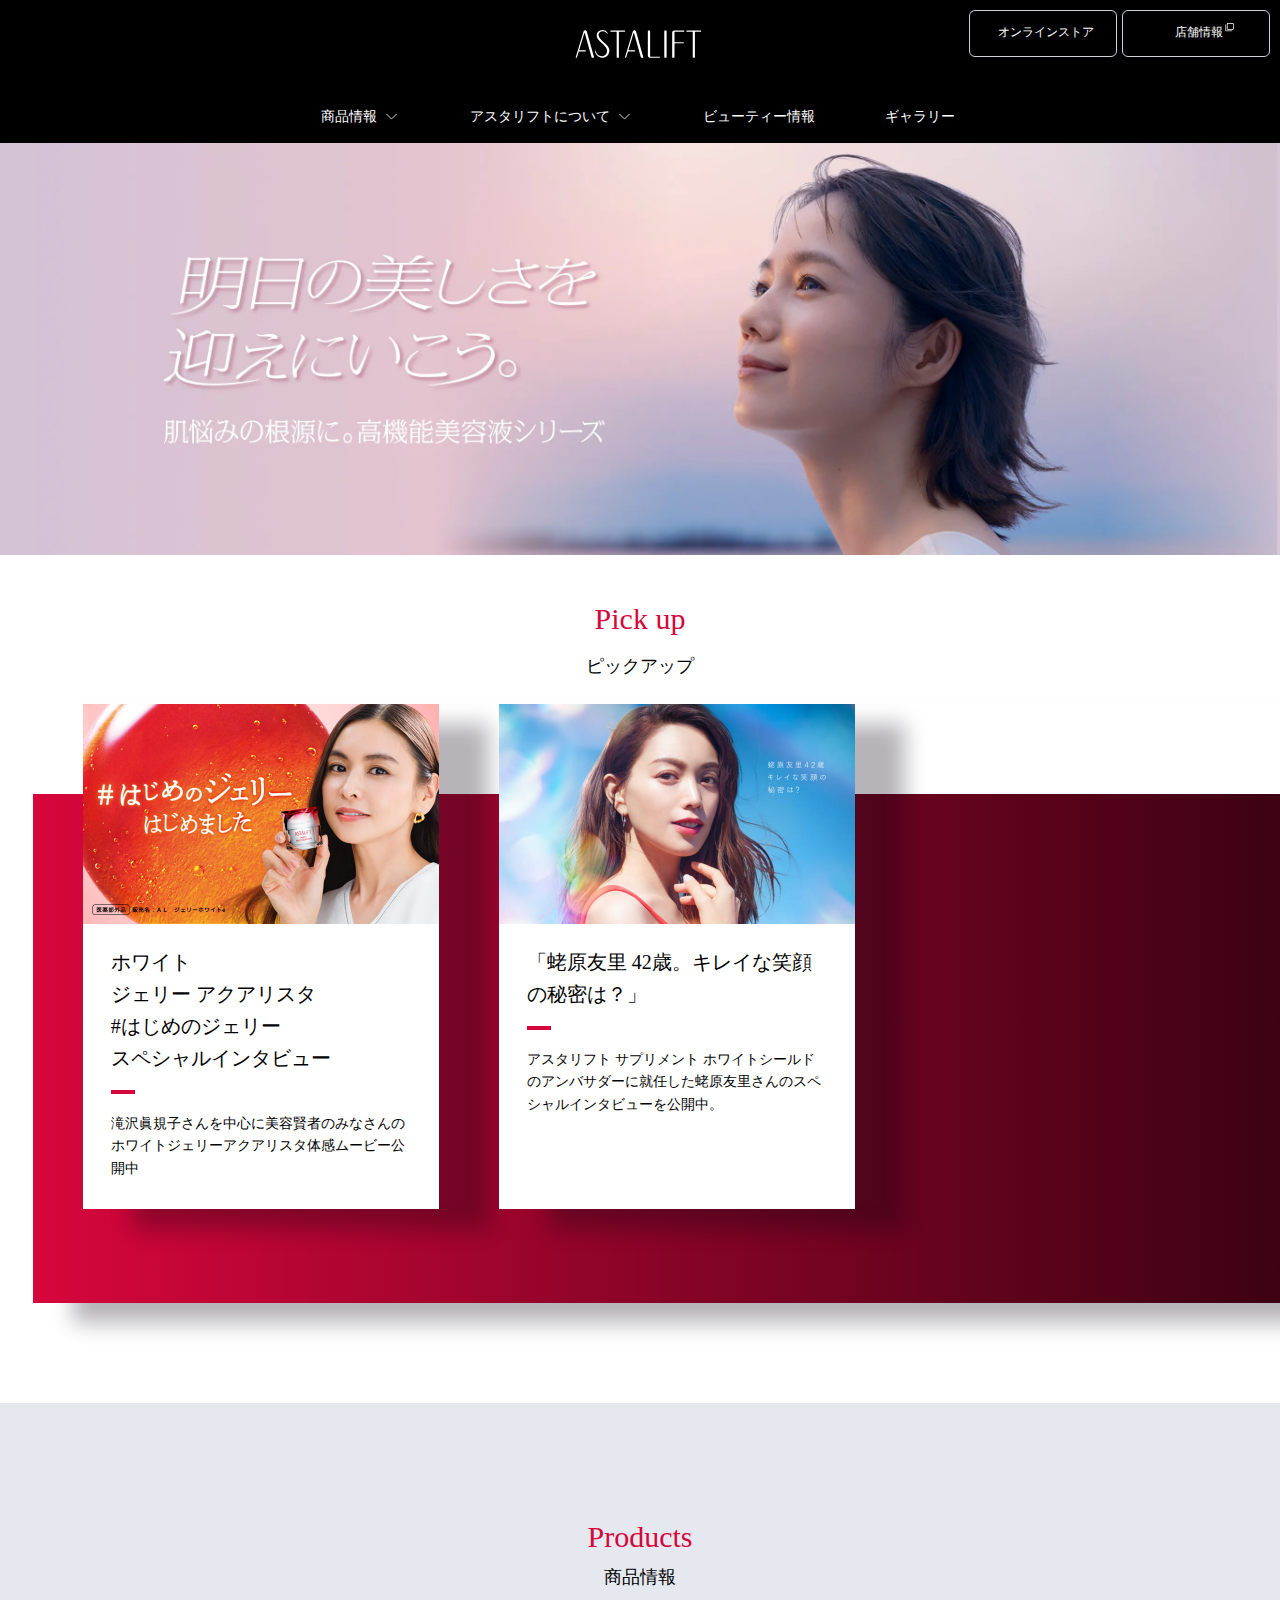
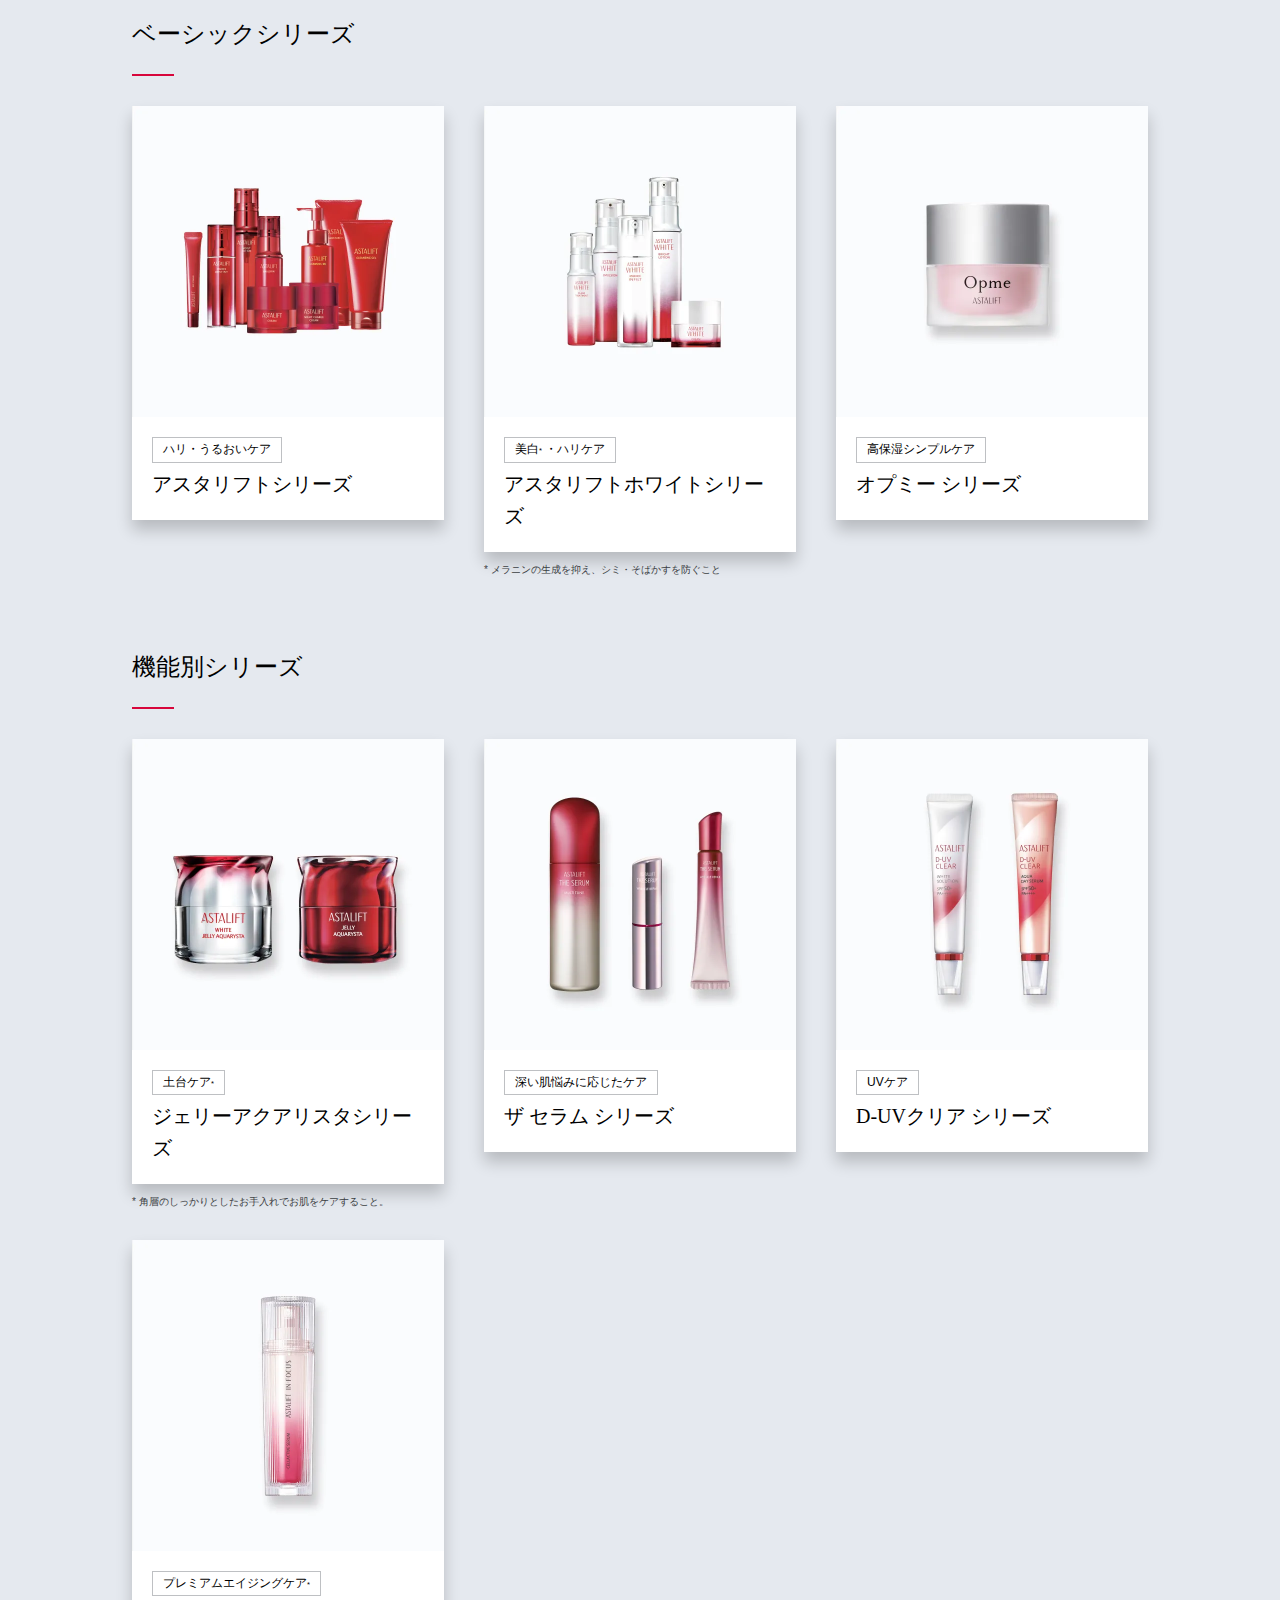
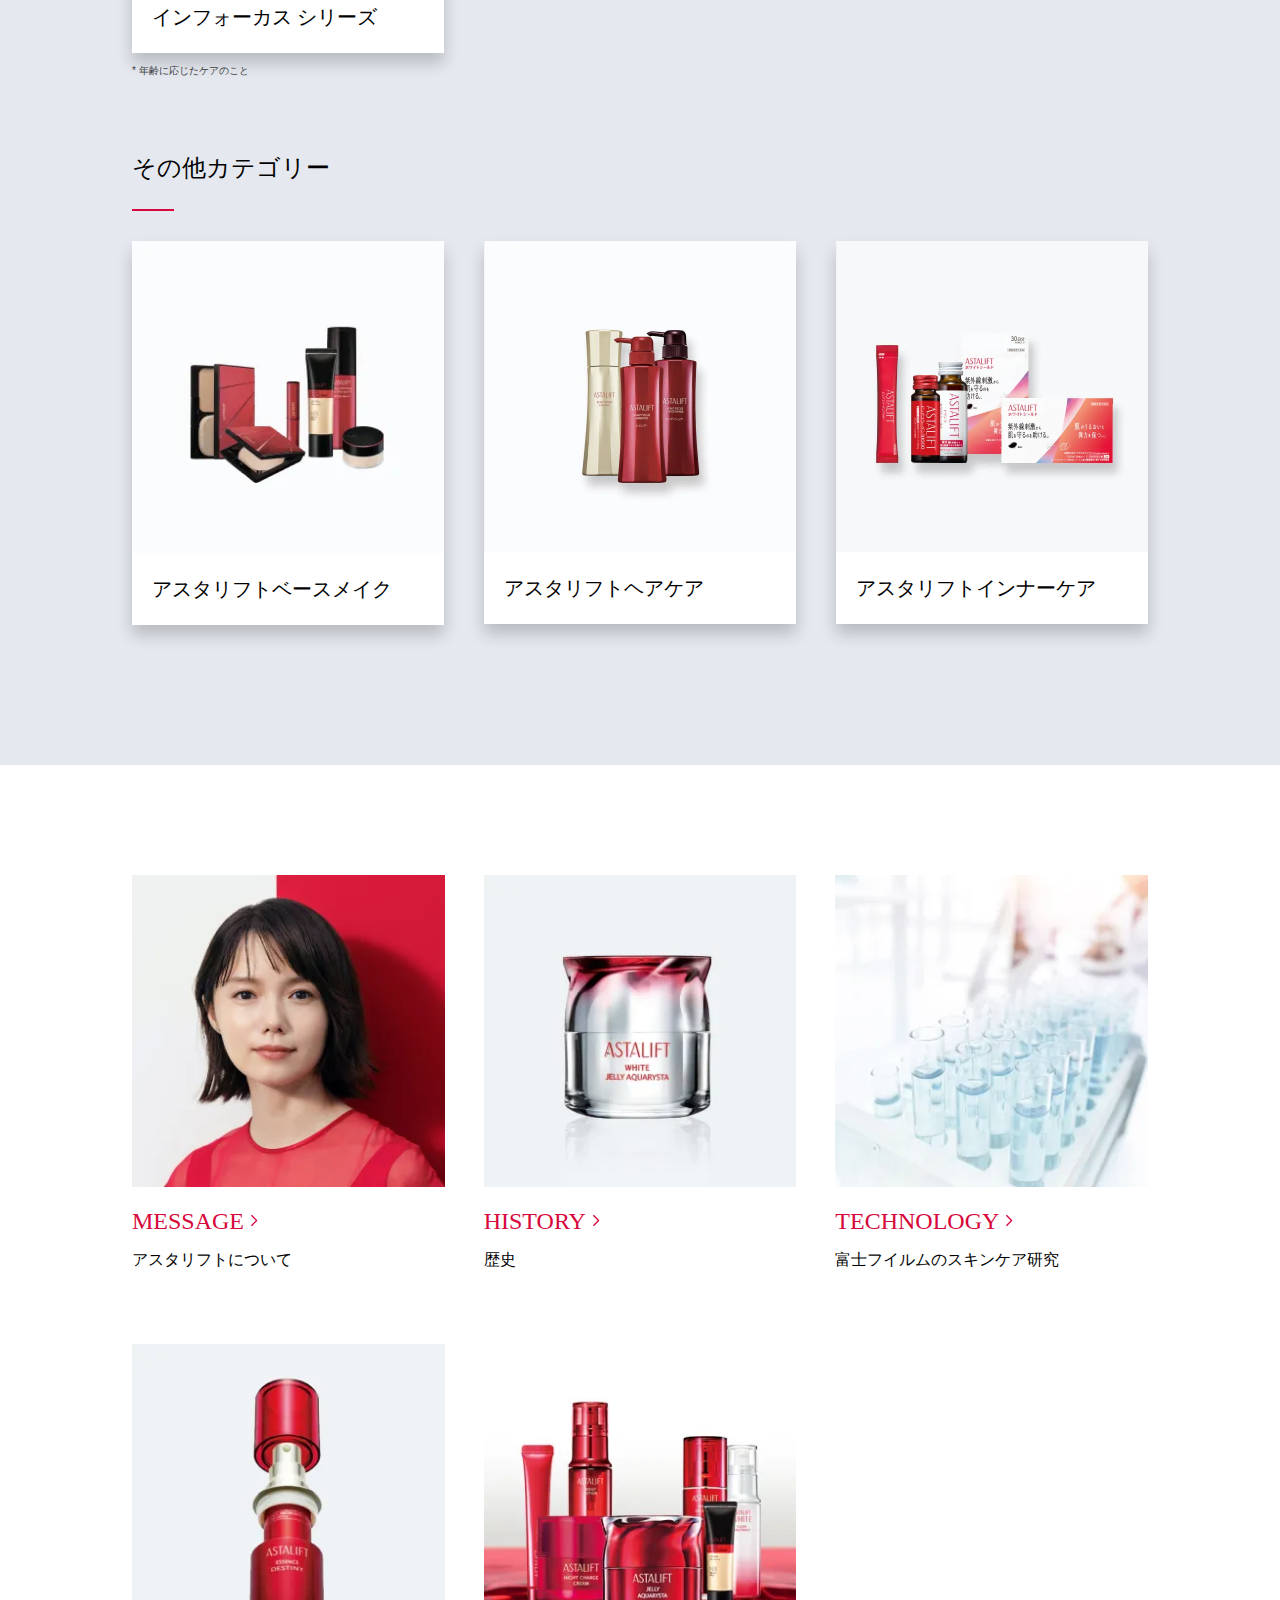
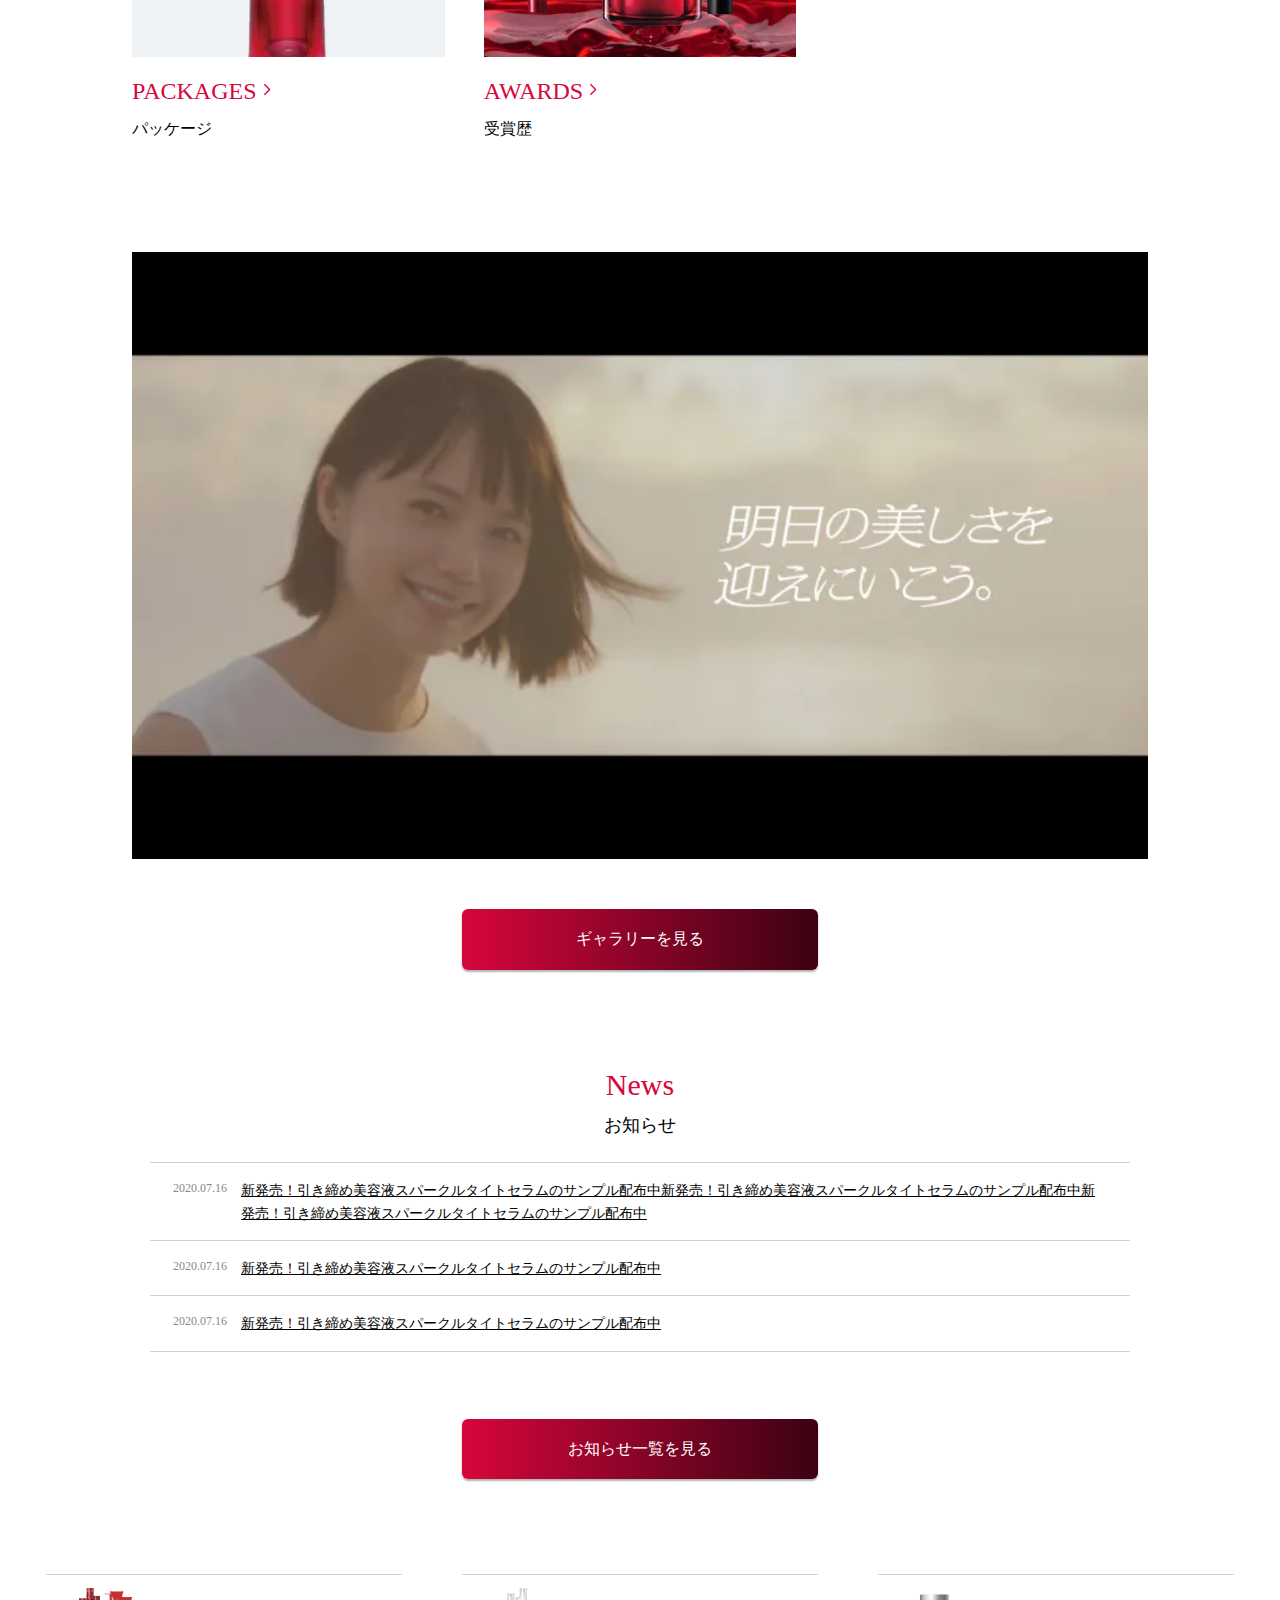
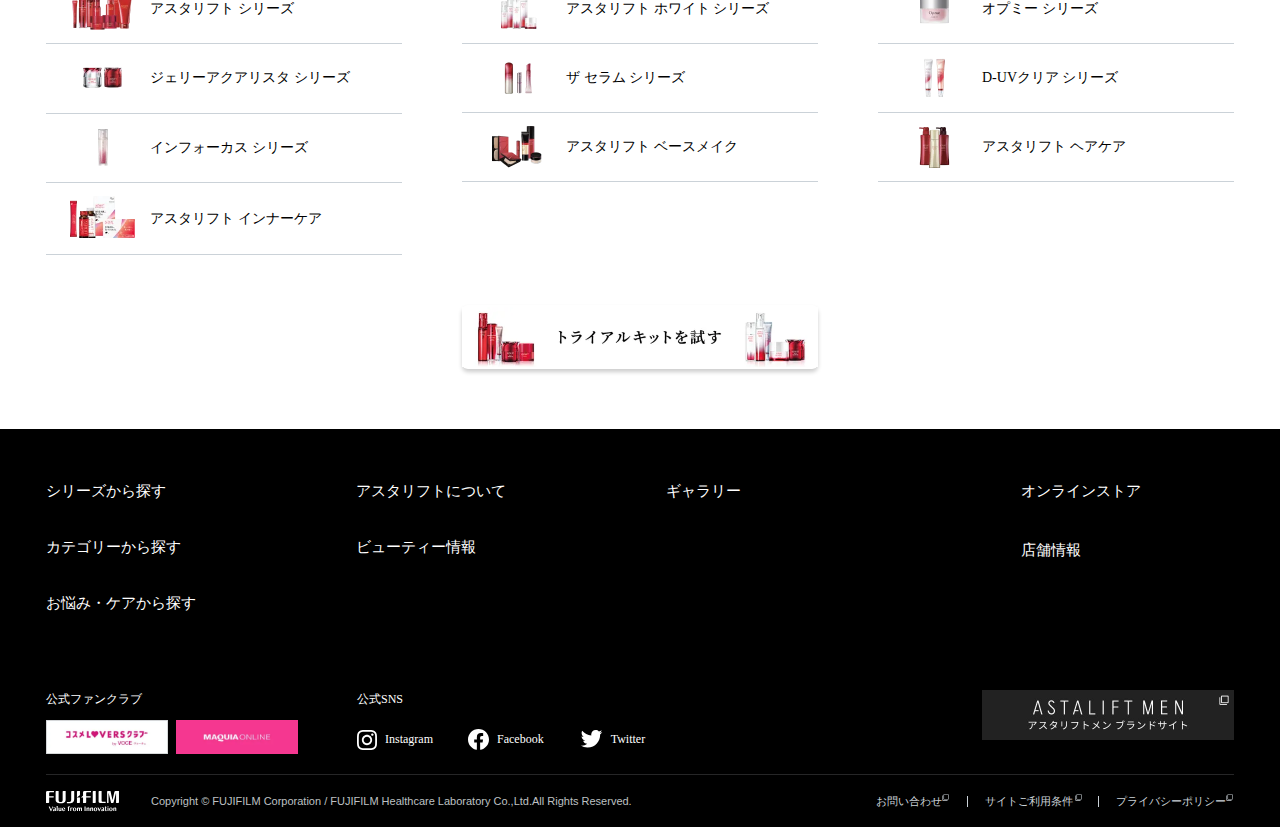
==== astalift-second/index.html @ 43211d33 "jsscript ハンバーガーアイコンクリックすると動く完成" ====
<!-- DOCTYPE宣言 -->
<!DOCTYPE html>
<!-- ページの言語指定 -->
<html lang="ja">

<head>
    <!-- ページ情報 -->
    <!-- meta // meta要素は文書におけるさまざまなメタデータを表します。メタデータとは、文書の文字コードや文書の概要、キーワードなどの文書に関する情報のことを表します。 -->
    <!-- テキストをどのような文字コードを使用し、どのような形式で表示するか指定することができる -->
    <meta charset="utf-8" />
    <meta http-equiv="X-UA-Compatible" content="IE=Edge">
    <!-- 表示領域 // PCやモバイル（スマホ、タブレット）といったデバイスごとにコンテンツの表示領域を設定するためのHTML属性値（meta要素のname属性の属性値）のこと -->
    <meta name="viewport" content="width=device-width, initial-scale=1, viewport-fit=cover">
    <!-- ページタイトル // 検索結果やブラウザのタブに表示 -->
    <title>terao-try-again</title>
    <meta name="description" content="検索結果に表示されるページの説明" />
    <meta name="keywords" content="そのページがどんなキーワードと関連したページなのかを示すタグのこと">
    <!-- iPhoneでは、電話番号らしき文字列があると自動検出してリンクになってしまい、それを防ぐためのもの。 -->
    <meta name="format-detection" content="telephone=no" />
    <!-- Twitter専用の記述 // 多くの場合summary_large_imageかsummaryを指定し、summary_large_imageは大きな画像で表示。 -->
    <meta name="twitter:card" content="summary_large_image" />

    <!-- OGP関連 // FacebookやTwitterなどのSNSでwebページやブログの記事がシェアされた時、またLINEなどのメッセージ機能でページのURLを送信した時に、そのページのタイトル、URL、概要、画像を表示させる仕組みのこと -->
    <meta property="og:site_name" content="サイト名" />
    <meta property="og:url" content="サイトのURL" />
    <!-- トップページであればwebsite、それ以外はarticle -->
    <meta property="og:type" content="website or article" />
    <meta property="og:title" content="ページのタイトル" />
    <meta property="og:description" content="ページの説明" />
    <!-- シェアされた時に表示したい画像を絶対パスで記入し設定。 -->
    <meta property="og:image" content="URL" />
    <!-- 日本語で書かれた、日本人がターゲットのサイトであれば、こちらを指定 -->
    <meta property="og:locale" content="ja_JP" />

    <!-- ファビコン // ブラウザのタブなどに表示されるアイコンの俗称 -->
    <link rel="icon" href="/images/favicon.ico" />
    <link rel="icon" href="/images/favicon.svg" type="image/svg+xml">

    <!-- ウェブクリップアイコン // スマホのホーム画面に登録した際などに表示されるもの -->
    <link rel="apple-touch-icon" href="/images/webclip.png" />

    <!-- CSSファイルの読み込み -->
    <link rel="stylesheet" href="/astalift-second/assets/css/reset.css">
    <link rel="stylesheet" href="/astalift-second/assets/css/style.css">
    <!-- canonical（カノニカル） // 同じサイト内に、重複したコンテンツや類似するページが存在する場合、どのページを評価してほしいかを検索エンジンに伝えるためのタグ -->
    <link rel="canonical" href="正規ページURL">

    <!-- jsファイルの読み込み -->
    <meta name="viewport" content="width=device-width, initial-scale=1.0">
</head>
<body>
    <header class="header">
        <div class="">
			<div class="header_container">
                <h1 class="header-logo"><img class="header-logo__img" src="assets/images/header-logo.svg" alt="ASTAlIFT"></h1>
                <div class="header-sp">
                    <div class="hamburger-icon" id="hamburgerIcon">
                        <div class="hamburger-icon__line" id="hamburgerLineOne"></div>
                        <div class="hamburger-icon__line" id="hamburgerLineTwo"></div>
                        <div class="hamburger-icon__line" id="hamburgerLineThree"></div>
                    </div>
                </div>
            </div>
            <nav class="sample--sp__menu">
                <ul class="sample--sp__menu--list">
                    <li class="sample--sp__menu--item">HOME</li>
                    <li class="sample--sp__menu--item">ABOUT</li>
                    <li class="sample--sp__menu--item">NEWS</li>
                    <li class="sample--sp__menu--item">CONTACT</li>
                </ul>
            </nav>
        </div>

        <div class="header-pc">
            <ul class="header-pc__primary-list">
                <li class="header-pc__primary-item">
                    <a class="header-pc__primary-link" href="">オンラインストア</a>
                </li>
                <li class="header-pc__primary-item">
                    <a class="header-pc__primary-link header-pc__white-button" href="">店舗情報</a>
                </li>
            </ul>
            <ul class="header-pc__secondary-list">
                <li class="header-pc__secondary-item">
                    <a class="header-pc__secondary-link header-pc__white-arrow" href="">商品情報</a>
                </li>
                <li class="header-pc__secondary-item">
                    <a class="header-pc__secondary-link header-pc__white-arrow" href="">アスタリフトについて</a>
                </li>
                <li class="header-pc__secondary-item">
                    <a class="header-pc__secondary-link" href="">ビューティー情報</a>
                </li>
                <li class="header-pc__secondary-item">
                    <a class="header-pc__secondary-link" href="">ギャラリー</a>
                </li>
            </ul>
        </div>
    </header>

    <div class="main">
        <div class="main-visual">
            <picture>
                <source media="(min-width: 897px)" srcset="/astalift-second/assets/webp/main-visual-pc.webp" type="image/webp">
                <source srcset="/astalift-second/assets/webp/main-visual-sp.webp" type="image/webp">
                <img class="main-visual__sp-img" src="/astalift-second/assets/images/main-visual-sp.jpg" type="image/jpeg" alt="image">
                <img class="main-visual__pc-img" src="/astalift-second/assets/images/main-visual-pc.jpg" type="image/jpeg" alt="image">
            </picture>
        </div>
        <div class="pick-up">
            <h2 class="main-title pick-up__title">Pick up</h2>
            <div class="pick-up__primary">
                <ul class="pick-up__primary-list">
                    <li class="pick-up__primary-item">
                        <a class="pick-up__primary-link" href="">
                            <img class="pick-up__primary-link__img" src="/astalift-second/assets/images/pickup-white-jelly.jpg" type="image/jpeg" alt="image">
                            <div class="pick-up__primary-link__text">
                                <p class="pick-up__primary-link__title">ホワイト<br>ジェリー アクアリスタ<br>#はじめのジェリー<br>スペシャルインタビュー</p>
                                <p class="pick-up__primary-link__lead">滝沢眞規子さんを中心に美容賢者のみなさんのホワイトジェリーアクアリスタ体感ムービー公開中</p>
                            </div>
                        </a>
                    </li>
                    <li class="pick-up__primary-item">
                        <a class="pick-up__primary-link" href="">
                            <img class="pick-up__primary-link__img" src="/astalift-second/assets/images/pickup-beautiful-smile.jpg" type="image/jpeg" alt="image">
                            <div class="pick-up__primary-link__text">
                                <p class="pick-up__primary-link__title">「蛯原友里 42歳。キレイな笑顔の秘密は？」</p>
                                <p class="pick-up__primary-link__lead">アスタリフト サプリメント ホワイトシールドのアンバサダーに就任した蛯原友里さんのスペシャルインタビューを公開中。</p>
                            </div>
                        </a>
                    </li>
                </ul>
            </div>
        </div>
        <div class="products">
            <div class="products__main">
                <h2 class="main-title products__main-title">Products</h2>
                <div class="products__primary">
                    <h3 class="sub-title products__sub-title">ベーシックシリーズ</h3>
                    <ul class="products__primary-list">
                        <li class="products__primary-item">
                            <a class="products__primary-link" href="">
                                <picture>
                                    <source srcset="/astalift-second/assets/webp/products_img-astalift.webp" type="image/webp">
                                    <img class="products__primary-link__img" src="/astalift-second/assets/images/products_img-astalift.jpg" type="image/jpeg" alt="image">
                                </picture>
                                <div class="products__primary-link__text">
                                    <p class="products__primary-link__title">ハリ・うるおいケア</p>
                                    <p class="products__primary-link__lead">アスタリフト<br class="products__primary-link__lead-br">シリーズ</p>
                                </div>
                            </a>
                        </li>
                        <li class="products__primary-item">
                            <a class="products__primary-link" href="">
                                <picture>
                                    <source srcset="/astalift-second/assets/webp/products_img-astalift-white.webp" type="image/webp">
                                    <img class="products__primary-link__img" src="/astalift-second/assets/images/products_img-astalift-white.jpg" type="image/jpeg" alt="image">
                                </picture>
                                <div class="products__primary-link__text">
                                    <p class="products__primary-link__title">美白<sup>*</sup> ・ハリケア</p>
                                    <p class="products__primary-link__lead">アスタリフト<br class="products__primary-link__lead-br">ホワイトシリーズ</p>
                                </div>
                            </a>
                            <p class="products__primary-item__note">* メラニンの生成を抑え、シミ・そばかすを防ぐこと</p>
                        </li>
                        <li class="products__primary-item">
                            <a class="products__primary-link" href="">
                                <picture>
                                    <source srcset="/astalift-second/assets/webp/products_img-opme.webp" type="image/webp">
                                    <img class="products__primary-link__img" src="/astalift-second/assets/images/products_img-opme.jpg" type="image/jpeg" alt="image">
                                </picture>
                                <div class="products__primary-link__text">
                                    <p class="products__primary-link__title">高保湿シンプルケア</p>
                                    <p class="products__primary-link__lead">オプミー シリーズ</p>
                                </div>
                            </a>
                        </li>
                    </ul>
                </div>
                <div class="products__primary">
                    <h3 class="sub-title products__sub-title">機能別シリーズ</h3>
                    <ul class="products__primary-list">
                        <li class="products__primary-item">
                            <a class="products__primary-link" href="">
                                <picture>
                                    <source srcset="/astalift-second/assets/webp/products_img-jerry.webp" type="image/webp">
                                    <img class="products__primary-link__img" src="/astalift-second/assets/images/products_img-jerry.jpg" type="image/jpeg" alt="image">    
                                </picture>
                                <div class="products__primary-link__text">
                                    <p class="products__primary-link__title">土台ケア<sup>*</sup></p>
                                    <p class="products__primary-link__lead">ジェリーアクアリスタ<br class="products__primary-link__lead-br">シリーズ</p>    
                                </div>
                            </a>
                            <p class="products__primary-item__note">* 角層のしっかりとしたお手入れでお肌をケアすること。</p>
                        </li>
                        <li class="products__primary-item">
                            <a class="products__primary-link" href="">
                                <picture>
                                    <source srcset="/astalift-second/assets/webp/products_img-serum.webp" type="image/webp">
                                    <img class="products__primary-link__img" src="/astalift-second/assets/images/products_img-serum.jpg" type="image/jpeg" alt="image">    
                                </picture>
                                <div class="products__primary-link__text">
                                    <p class="products__primary-link__title">深い肌悩みに応じたケア</p>
                                    <p class="products__primary-link__lead">ザ セラム シリーズ</p>    
                                </div>
                            </a>
                        </li>
                        <li class="products__primary-item">
                            <a class="products__primary-link" href="">
                                <picture>
                                    <source srcset="/astalift-second/assets/webp/product_img-uv.webp" type="image/webp">
                                    <img class="products__primary-link__img" src="/astalift-second/assets/images/product_img-uv.jpg" type="image/jpeg" alt="image">    
                                </picture>
                                <div class="products__primary-link__text">
                                    <p class="products__primary-link__title">UVケア</p>
                                    <p class="products__primary-link__lead">D-UVクリア シリーズ</p>    
                                </div>
                            </a>
                        </li>
                        <li class="products__primary-item">
                            <a class="products__primary-link" href="">
                                <picture>
                                    <source srcset="/astalift-second/assets/webp/product_img-in-focus.webp" type="image/webp">
                                    <img class="products__primary-link__img" src="/astalift-second/assets/images/product_img-in-focus.jpg" type="image/jpeg" alt="image">    
                                </picture>
                                <div class="products__primary-link__text">
                                    <p class="products__primary-link__title">プレミアムエイジングケア<sup>*</sup></p>
                                    <p class="products__primary-link__lead">インフォーカス <br class="products__primary-link__lead-br">シリーズ</p>    
                                </div>
                            </a>    
                            <p class="products__primary-item__note">* 年齢に応じたケアのこと</p>
                        </li>
                    </ul>    
                </div>
                <div class="products__primary">
                    <h3 class="sub-title products__sub-title">その他カテゴリー</h3>
                    <ul class="products__primary-list">
                        <li class="products__primary-item">
                            <a class="products__primary-link" href="">
                                <picture>
                                    <source srcset="/astalift-second/assets/webp/product_img-basemake.webp" type="image/webp">
                                    <img class="products__primary-link__img" src="/astalift-second/assets/images/product_img-basemake.jpg" type="image/jpeg" alt="image">    
                                </picture>
                                <div class="products__primary-link__text">
                                    <p class="products__primary-link__lead">アスタリフト<br class="products__primary-link__lead-br">ベースメイク</p>    
                                </div>
                            </a>
                        </li>
                        <li class="products__primary-item">
                            <a class="products__primary-link" href="">
                                <picture>
                                    <source srcset="/astalift-second/assets/webp/product_img-scalpfocus.webp" type="image/webp">
                                    <img class="products__primary-link__img" src="/astalift-second/assets/images/product_img-scalpfocus.jpg" type="image/jpeg" alt="image">    
                                </picture>
                                <div class="products__primary-link__text">
                                    <p class="products__primary-link__lead">アスタリフト<br class="products__primary-link__lead-br">ヘアケア</p>    
                                </div>
                            </a>
                        </li>
                        <li class="products__primary-item">
                            <a class="products__primary-link" href="">
                                <picture>
                                    <source srcset="/astalift-second/assets/webp/product_img-inner-care.webp" type="image/webp">
                                    <img class="products__primary-link__img" src="/astalift-second/assets/images/product_img-inner-care.jpg" type="image/jpeg" alt="image">    
                                </picture>
                                <div class="products__primary-link__text">
                                    <p class="products__primary-link__lead">アスタリフト<br class="products__primary-link__lead-br">インナーケア</p>    
                                </div>
                            </a>
                        </li>
                    </ul>    
                </div>
            </div>
            <div class="products__secondary">
                <ul class="products__secondary-list">
                    <li class="products__secondary-item">
                        <a class="products__secondary-link" href="">
                            <picture>
                                <source srcset="/astalift-second/assets/webp/product_img-message.webp" type="image/webp">
                                <img class="products__secondary-img" src="/astalift-second/assets/images/product_img-message.jpg" type="image/jpeg" alt="image">
                            </picture>
                            <div class="products__secondary-link-text">
                                <p class="products__secondary-link-title">MESSAGE</p>
                                <p class="products__secondary-link-lead">アスタリフトについて</p>
                            </div>
                        </a>
                    </li>
                    <li class="products__secondary-item">
                        <a class="products__secondary-link" href="">
                            <picture>
                                <source srcset="/astalift-second/assets/webp/product_img-history.webp" type="image/webp">
                                <img class="products__secondary-img" src="/astalift-second/assets/images/product_img-history.jpg" type="image/jpeg" alt="image">
                            </picture>
                            <div class="products__secondary-link-text">
                                <p class="products__secondary-link-title">HISTORY</p>
                                <p class="products__secondary-link-lead">歴史</p>
                            </div>
                        </a>
                    </li>
                    <li class="products__secondary-item">
                        <a class="products__secondary-link" href="">
                            <picture>
                                <source srcset="/astalift-second/assets/webp/product_img-technology.webp" type="image/webp">
                                <img class="products__secondary-img" src="/astalift-second/assets/images/product_img-technology.jpg" type="image/jpeg" alt="image">
                            </picture>
                            <div class="products__secondary-link-text">
                                <p class="products__secondary-link-title">TECHNOLOGY</p>
                                <p class="products__secondary-link-lead">富士フイルムのスキンケア研究</p>
                            </div>
                        </a>
                    </li>
                    <li class="products__secondary-item">
                        <a class="products__secondary-link" href="">
                            <picture>
                                <source srcset="/astalift-second/assets/webp/product_img-packages.webp" type="image/webp">
                                <img class="products__secondary-img" src="/astalift-second/assets/images/product_img-packages.jpg" type="image/jpeg" alt="image">
                            </picture>
                            <div class="products__secondary-link-text">
                                <p class="products__secondary-link-title">PACKAGES</p>
                                <p class="products__secondary-link-lead">パッケージ</p>
                            </div>
                        </a>
                    </li>
                    <li class="products__secondary-item">
                        <a class="products__secondary-link" href="">
                            <picture>
                                <source srcset="/astalift-second/assets/webp/product_img-awards.webp" type="image/webp">
                                <img class="products__secondary-img" src="/astalift-second/assets/images/product_img-awards.jpg" type="image/jpeg" alt="image">
                            </picture>
                            <div class="products__secondary-link-text">
                                <p class="products__secondary-link-title">AWARDS</p>
                                <p class="products__secondary-link-lead">受賞歴</p>
                            </div>
                        </a>
                    </li>
                </ul>
            </div>
        </div>
        <div class="movie">
            <h2 class="main-title movie__title">Movie</h2>
            <picture>
                <source srcset="/astalift-second/assets/webp/movie_img.webp" type="image/webp">
                <img class="movie__img" src="/astalift-second/assets/images/movie_img.jpg" type="image/jpeg" alt="image">
            </picture>
            <a class="common__btn movie__link" href="">ギャラリーを見る</a>
        </div>
        <div class="news">
            <h2 class="main-title news__title">News</h2>
            <ul class="news__list">
                <li class="news__item news__item--pc">
                    <a class="news__link" href="">
                        <time class="news__link-date">2020.07.16</time>
                        <p class="news__link-text">新発売！引き締め美容液スパークルタイトセラムのサンプル配布中新発売！引き締め美容液スパークルタイトセラムのサンプル配布中新発売！引き締め美容液スパークルタイトセラムのサンプル配布中</p>
                    </a>
                </li>
                <li class="news__item">
                    <a class="news__link" href="">
                        <time class="news__link-date">2020.07.16</time>
                        <p class="news__link-text">新発売！引き締め美容液スパークルタイトセラムのサンプル配布中</p>
                    </a>
                </li>
                <li class="news__item">
                    <a class="news__link" href="">
                        <time class="news__link-date">2020.07.16</time>
                        <p class="news__link-text">新発売！引き締め美容液スパークルタイトセラムのサンプル配布中</p>
                    </a>
                </li>
            </ul>
            <a class="common__btn news__common-link" href="">お知らせ一覧を見る</a>
        </div>
    </div>
    <footer class="footer">
        <div class="footer__primary">
            <ul class="footer__primary-list">
                <li class="footer__primary-item">
                    <a class="footer__primary-link" href="">
                        <picture>
                            <source srcset="/astalift-second/assets/webp/footer_img-astalift.webp" type="image/webp">
                            <img class="footer__primary-img" src="/astalift-second/assets/images/footer_img-astalift.png" type="image/jpeg" alt="">
                        </picture>
                        <p class="footer__primary-title">アスタリフト シリーズ</p>
                    </a>
                </li>
                <li class="footer__primary-item">
                    <a class="footer__primary-link" href="">
                        <picture>
                            <source srcset="/astalift-second/assets/webp/footer_img-astalift-white.webp" type="image/webp">
                            <img class="footer__primary-img" src="/astalift-second/assets/images/footer_img-astalift-white.png" type="image/jpeg" alt="">
                        </picture>
                        <p class="footer__primary-title">アスタリフト ホワイト シリーズ</p>
                    </a>
                </li>
                <li class="footer__primary-item">
                    <a class="footer__primary-link" href="">
                        <picture>
                            <source srcset="/astalift-second/assets/webp/footer_img-opme.webp" type="image/webp">
                            <img class="footer__primary-img" src="/astalift-second/assets/images/footer_img-opme.png" type="image/jpeg" alt="">
                        </picture>
                        <p class="footer__primary-title">オプミー シリーズ</p>
                    </a>
                </li>
                <li class="footer__primary-item">
                    <a class="footer__primary-link" href="">
                        <picture>
                            <source srcset="/astalift-second/assets/webp/footer_img-jerry.webp" type="image/webp">
                            <img class="footer__primary-img" src="/astalift-second/assets/images/footer_img-jerry.png" type="image/jpeg" alt="">
                        </picture>
                        <p class="footer__primary-title">ジェリーアクアリスタ シリーズ</p>
                    </a>
                </li>
                <li class="footer__primary-item">
                    <a class="footer__primary-link" href="">
                        <picture>
                            <source srcset="/astalift-second/assets/webp/footer_img-serum.webp" type="image/webp">
                            <img class="footer__primary-img" src="/astalift-second/assets/images/footer_img-serum.png" type="image/jpeg" alt="">
                        </picture>
                        <p class="footer__primary-title">ザ セラム シリーズ</p>
                    </a>
                </li>
                <li class="footer__primary-item">
                    <a class="footer__primary-link" href="">
                        <picture>
                            <source srcset="/astalift-second/assets/webp/footer_img-uv.webp" type="image/webp">
                            <img class="footer__primary-img" src="/astalift-second/assets/images/footer_img-uv.png" type="image/jpeg" alt="">
                        </picture>
                        <p class="footer__primary-title">D-UVクリア シリーズ</p>
                    </a>
                </li>
                <li class="footer__primary-item">
                    <a class="footer__primary-link" href="">
                        <picture>
                            <source srcset="/astalift-second/assets/webp/footer_img-in-focus.webp" type="image/webp">
                            <img class="footer__primary-img" src="/astalift-second/assets/images/footer_img-in-focus.png" type="image/jpeg" alt="">
                        </picture>
                        <p class="footer__primary-title">インフォーカス シリーズ</p>
                    </a>
                </li>
                <li class="footer__primary-item">
                    <a class="footer__primary-link" href="">
                        <picture>
                            <source srcset="/astalift-second/assets/webp/footer_img-basemake.webp" type="image/webp">
                            <img class="footer__primary-img" src="/astalift-second/assets/images/footer_img-basemake.png" type="image/jpeg" alt="">
                        </picture>
                        <p class="footer__primary-title">アスタリフト ベースメイク</p>
                    </a>
                </li>
                <li class="footer__primary-item">
                    <a class="footer__primary-link" href="">
                        <picture>
                            <source srcset="/astalift-second/assets/webp/footer_img-scalpfocus.webp" type="image/webp">
                            <img class="footer__primary-img" src="/astalift-second/assets/images/footer_img-scalpfocus.png" type="image/jpeg" alt="">
                        </picture>
                        <p class="footer__primary-title">アスタリフト ヘアケア</p>
                    </a>
                </li>
                <li class="footer__primary-item">
                    <a class="footer__primary-link" href="">
                        <picture>
                            <source srcset="/astalift-second/assets/webp/footer_img-inner-care.webp" type="image/webp">
                            <img class="footer__primary-img" src="/astalift-second/assets/images/footer_img-inner-care.png" type="image/jpeg" alt="">
                        </picture>
                        <p class="footer__primary-title">アスタリフト インナーケア </p>
                    </a>
                </li>
            </ul>
        </div>
        <div class="footer__secondary">
            <a class="footer__secondary-link" href="">
                <picture>
                    <source srcset="/astalift-second/assets/webp/footer__secondary-img.webp" type="image/webp">
                    <img class="footer__secondary-img" src="/astalift-second/assets/images/footer__secondary-img.jpg" type="image/jpeg" alt="image">
                </picture>
            </a>
        </div>
        <div class="footer__tertiary footer__tertiary--sp">
            <div class="footer__tertiary-padding">
                <div class="footer__tertiary-fanclub">
                    <h4 class="footer__title footer__tertiary-fanclub--title">公式ファンクラブ</h3>
                    <div class="footer__tertiary-fanclub-link-box">
                        <a class="footer__tertiary-fanclub-link" href="">
                            <picture>
                                <source srcset="/astalift-second/assets/webp/footer__tertiary-cosme-love.webp" type="image/webp">
                                <img class="footer__tertiary-fanclub-img" src="/astalift-second/assets/images/footer__tertiary-cosme-love.jpg" type="image/jpeg" alt="image">
                            </picture>
                        </a>
                        <a class="footer__tertiary-fanclub-link" href="">
                            <picture>
                                <source srcset="/astalift-second/assets/webp/footer__tertiary-maquia-online.webp" type="image/webp">
                                <img class="footer__tertiary-fanclub-img" src="/astalift-second/assets/images/footer__tertiary-maquia-online.jpg" type="image/jpeg" alt="">
                            </picture>
                        </a>
                    </div>
                </div>
                <div class="footer__tertiary-sns">
                    <h4 class="footer__title footer__tertiary-sns--title">公式SNS</h3>
                    <ul class="footer__tertiary-sns-list">
                        <li class="footer__tertiary-sns-item">
                            <a class="footer__tertiary-sns-link footer__tertiary-sns-list--insta" href="">Instagram</a>
                        </li>
                        <li class="footer__tertiary-sns-item">
                            <a class="footer__tertiary-sns-link footer__tertiary-sns-list--facebook" href="">Facebook</a>
                        </li>
                        <li class="footer__tertiary-sns-item">
                            <a class="footer__tertiary-sns-link footer__tertiary-sns--list-twitter" href="">Twitter</a>
                        </li>
                    </ul>
                </div>
            </div>
            <ul class="footer__tertiary-list">
                <li class="footer__tertiary-item">
                    <a class="footer__tertiary-link" href="">シリーズから探す</a>
                </li>
                <li class="footer__tertiary-item">
                    <a class="footer__tertiary-link" href="">カテゴリーから探す</a>
                </li>
                <li class="footer__tertiary-item">
                    <a class="footer__tertiary-link" href="">お悩み・ケアから探す</a>
                </li>
                <li class="footer__tertiary-item">
                    <a class="footer__tertiary-link" href="">アスタリフトについて</a>
                </li>
                <li class="footer__tertiary-item">
                    <a class="footer__tertiary-link" href="">ビューティー情報</a>
                </li>
                <li class="footer__tertiary-item">
                    <a class="footer__tertiary-link" href="">ギャラリー</a>
                </li>
            </ul>
            <div class="footer__tertiary-padding">
                <ul class="footer__tertiary-socondary">
                    <li class="footer__tertiary-socondary-item">
                        <a class="footer__tertiary-socondary-link" href="">オンラインストア</a>
                    </li>
                    <li class="footer__tertiary-socondary-item">
                        <a class="footer__tertiary-socondary-link  footer__tertiary-socondary-link--icon" href="" target="_blank">店舗情報</a>
                    </li>
                </ul>
                <div class="footer__tertiary-astaliftmen">
                    <a class="footer__tertiary-astaliftmen-link" href="">
                        <img class="footer__tertiary-astaliftmen-img" src="/astalift-second/assets/images/astalift-men.svg" alt="アスタリフト メン ブランドサイト">
                    </a>
                </div>
                <ul class="footer__tertiary-sublist">
                    <li class="footer__tertiary-sublist-item">
                        <a class="footer__tertiary-sublist-link" href="">お問い合わせ</a>
                    </li>
                    <li class="footer__tertiary-sublist-item footer__tertiary-sublist-item--border">
                        <a class="footer__tertiary-sublist-link" href="">サイトご利用条件</a>
                    </li>
                    <li class="footer__tertiary-sublist-item">
                        <a class="footer__tertiary-sublist-link" href="">プライバシーポリシー</a>
                    </li>
                </ul>
                <div class="footer__tertiary-copyright">
                    <img class="footer__tertiary-copyright-img" src="/astalift-second/assets/images/footer__tertiary-astalift-logo.svg" type="image/jpeg" alt="FUJIFILM">
                    <p class="footer__tertiary-copyright-text">Copyright © FUJIFILM Corporation / FUJIFILM Healthcare Laboratory Co.,Ltd.All Rights Reserved.</p>
                </div>
            </div>
        </div>
        <div class="footer__tertiary footer__tertiary--pc">
            <div class="footer__tertiary-content">
                <div class="footer__tertiary-unit">
                    <ul class="footer__tertiary-list">
                        <li class="footer__tertiary-item">
                            <div class="footer__tertiary-item-menu">
                                <a class="footer__tertiary-link" href="">シリーズから探す</a>
                            </div>
                            <div class="footer__tertiary-item-menu">
                                <a class="footer__tertiary-link" href="">カテゴリーから探す</a>
                            </div>
                            <div class="footer__tertiary-item-menu">
                                <a class="footer__tertiary-link" href="">お悩み・ケアから探す</a>
                            </div>
                        </li>
                        <li class="footer__tertiary-item">
                            <div class="footer__tertiary-item-menu">
                                <a class="footer__tertiary-link" href="">アスタリフトについて</a>
                            </div>
                            <div class="footer__tertiary-item-menu">
                                <a class="footer__tertiary-link" href="">ビューティー情報</a>
                            </div>
                        </li>
                        <li class="footer__tertiary-item">
                            <div class="footer__tertiary-item-menu">
                                <a class="footer__tertiary-link" href="">ギャラリー</a>
                            </div>
                        </li>
                    </ul>
                    <ul class="footer__tertiary-socondary">
                        <li class="footer__tertiary-socondary-item">
                            <a class="footer__tertiary-socondary-link" href="">オンラインストア</a>
                        </li>
                        <li class="footer__tertiary-socondary-item">
                            <a class="footer__tertiary-socondary-link" href="" target="_blank">店舗情報</a>
                        </li>
                    </ul>
                </div>
                <div class="footer__tertiary-unit-second">
                    <div class="footer__tertiary-fanclub">
                        <h4 class="footer__title footer__tertiary-fanclub--title">公式ファンクラブ</h3>
                        <div class="footer__tertiary-fanclub-link-box">
                            <a class="footer__tertiary-fanclub-link" href="">
                                <picture>
                                    <source srcset="/astalift-second/assets/webp/footer__tertiary-cosme-love.webp" type="image/webp">
                                    <img class="footer__tertiary-fanclub-img" src="/astalift-second/assets/images/footer__tertiary-cosme-love.jpg" type="image/jpeg" alt="image">
                                </picture>
                            </a>
                            <a class="footer__tertiary-fanclub-link" href="">
                                <picture>
                                    <source srcset="/astalift-second/assets/webp/footer__tertiary-maquia-online.webp" type="image/webp">
                                    <img class="footer__tertiary-fanclub-img" src="/astalift-second/assets/images/footer__tertiary-maquia-online.jpg" type="image/jpeg" alt="">
                                </picture>
                            </a>
                        </div>
                    </div>
                    <div class="footer__tertiary-sns">
                        <h4 class="footer__title footer__tertiary-sns--title">公式SNS</h3>
                        <ul class="footer__tertiary-sns-list">
                            <li class="footer__tertiary-sns-item">
                                <a class="footer__tertiary-sns-link footer__tertiary-sns-list--insta" href="">Instagram</a>
                            </li>
                            <li class="footer__tertiary-sns-item">
                                <a class="footer__tertiary-sns-link footer__tertiary-sns-list--facebook" href="">Facebook</a>
                            </li>
                            <li class="footer__tertiary-sns-item">
                                <a class="footer__tertiary-sns-link footer__tertiary-sns--list-twitter" href="">Twitter</a>
                            </li>
                        </ul>
                    </div>
                    <div class="footer__tertiary-astaliftmen">
                        <a class="footer__tertiary-astaliftmen-link" href="">
                            <img class="footer__tertiary-astaliftmen-img" src="/astalift-second/assets/images/astalift-men-pc.jpg" alt="アスタリフト メン ブランドサイト">
                        </a>
                    </div>
                </div>
                <div class="footer__tertiary-unit-third">
                    <div class="footer__tertiary-copyright">
                        <img class="footer__tertiary-copyright-img" src="/astalift-second/assets/images/footer__tertiary-astalift-logo.svg" type="image/jpeg" alt="FUJIFILM">
                        <p class="footer__tertiary-copyright-text">Copyright © FUJIFILM Corporation / FUJIFILM Healthcare Laboratory Co.,Ltd.All Rights Reserved.</p>
                    </div>
                    <ul class="footer__tertiary-sublist">
                        <li class="footer__tertiary-sublist-item">
                            <a class="footer__tertiary-sublist-link footer__tertiary-sublist-link--button" href="">お問い合わせ</a>
                        </li>
                        <li class="footer__tertiary-sublist-item footer__tertiary-sublist-item--border">
                            <a class="footer__tertiary-sublist-link footer__tertiary-sublist-link--button-second" href="">サイトご利用条件</a>
                        </li>
                        <li class="footer__tertiary-sublist-item">
                            <a class="footer__tertiary-sublist-link footer__tertiary-sublist-link--button" href="">プライバシーポリシー</a>
                        </li>
                    </ul>
                </div>
            </div>
        </div>
    </footer>
    <!-- script.js (JSファイル)を読み込む : 追加 -->
    <script src="/astalift-second/assets/js/script.js"></script>
</body>
</html>
---- astalift-second/assets/css/style.css ----
:root{
    --content-width: 100%;
    --content-max-width: auto;
    --content-min-width: auto;
    --mainRed: #D7063B;
    --colorBlack: #000000;
    --colortWhite: #FFFFFF;
    --colorGray: #BEC0C3;
    --lineGray: #CBD2D8;
    --backGray: #E5E9EF;
}


/* header */
.header{
    padding: 2.1rem 13.3rem 1.6rem 13.8rem;
    display: flex;
    align-items: center;
    justify-content: center;
    background-color: var(--colorBlack);
    position: relative;
}
.header-logo__img{
    display: block;
    width: 10.5rem;
}
@media screen and (min-width: 1016px){
    .header{
        padding: 3.0rem 36.9rem 1.5rem 36.5rem;
        flex-direction: column;
    }
    .header-logo{
        margin-bottom: 2.4rem;
    }
    .header-logo__img{
        width: 12.7rem;
    }
}

/* header-sp */
.header-sp{
    display: flex;
    align-items: center;
}
.hamburger-icon{
    display: flex;
    flex-direction: column;
    justify-content: space-between;
    width: 2.4rem;
    height: 1.2rem;
    position: absolute;
    top: 2.4rem;
    right: 1.4rem;
}
.hamburger-icon__line{
    width: 100%;
    height: 0.1rem;
    background-color: var(--colortWhite);
    /* アニメーション:ふわっと */
    /* all ease:入りも抜けも */
    transition: .3s all ease;
}

/* 動かすためのモディファイや */
.hamburger-icon__line--left{
    /* 変形:角度 */
    transform: rotate(45deg);
}
/* 動かすためのモディファイや */
.hamburger-icon__line--right{
    /* 変形:角度 */
    transform: rotate(-45deg);
    position: absolute;
}
/* 動かすためのモディファイや */
.hamburger-icon__line--none{
    display: none;
}
/* 動かすためのモディファイや */
.hamburger-icon--open{
    top: 3rem;
}

.header-pc{
    display: none;
}
@media screen and (min-width: 1016px){
    .header-sp{
        display: none;
    }
    .header-pc{
        display: flex;
        align-items: center;
        justify-content: center;
    }
    .header-pc__primary-list{
        display: flex;
        align-items: center;
        justify-content: center;
        position: absolute;
        top: 1.0rem;
        right: 1.0rem;
    }
    .header-pc__primary-item{
        width: 14.8rem;
        margin-right: 0.5rem;
        position: relative;
    }
    .header-pc__primary-item:last-of-type{
        margin-right: 0;
    }
    .header-pc__primary-link{
        display: flex;
        align-items: center;
        justify-content: center;
        padding: 1.2rem 2.2rem 1.4rem 2.7rem;
        border: 0.1rem solid var(--lineGray);
        border-radius: 0.6rem;
        font-size: 1.2rem;
        color: var(--colortWhite);
        line-height: 1.6;
        font-family: "Noto Serif JP", serif;
    }
    .header-pc__white-button::after{
        content: "";
        display: block;
        background-image: url("/astalift-second/assets/images/white-button.svg");
        background-size: contain;
        background-repeat: no-repeat;
        width: 1.0rem;
        height: 1.0rem;
        position: absolute;
        top: 1.2rem;
        right: 3.5rem;
    }
    .header-pc__secondary-list{
        display: flex;
        align-items: center;
        justify-content: center;
        flex-shrink: 0;
    }
    .header-pc__secondary-item:nth-of-type(-n+3){
        margin-right: 7.0rem;
    }
    .header-pc__secondary-link{
        display: flex;
        align-items: center;
        font-size: 1.4rem;
        color: var(--colortWhite);
        line-height: 1.6;
        font-family: "Noto Serif JP", serif;
        /*ふわっとさせる指定*/
        transition : .3s;
    }
    .header-pc__secondary-link:hover{
        color: #A0A3A6;
    }
    .header-pc__white-arrow::after{
        content: "";
        display: block;
        background-image: url("/astalift-second/assets/images/white-arrow.svg");
        background-size: contain;
        background-repeat: no-repeat;
        width: 1.4rem;
        height: 0.7rem;
        margin-left: 0.9rem;
    }
}

/* main-visual */
.main-visual{
    width: 100%;
    margin: 0 auto;
}
.main-visual__sp-img{
    display: block;
    width: 100%;
    margin-bottom: 4.0rem;
}
.main-visual__pc-img{
    display: none;
}
@media screen and (min-width: 89.7rem){
    .main-visual__sp-img{
        display: none;
    }
    .main-visual__pc-img{
        display: block;
        width: 100%;
        margin-bottom: 7.5rem;
    }
}

/* main-title */
.main-title{
    display: flex;
    align-items: center;
    /* 縦並び */
    flex-direction: column;
    color: var(--mainRed);
    font-size: 3.0rem;
    line-height: 1.6;
    font-family:"Playfair Display", serif;
    margin-bottom: 2.3rem;
}
.main-title::after{
    margin-top: 0.2rem;
}
@media screen and (min-width: 89.7rem){
    .main-title{
        font-size: 3.6rem;
        margin-bottom: 4.9rem;
    }
    .main-title::after{
        margin-top: 0.9rem;
    }
}

/* pick-up */
.pick-up{
    display: flex;
    align-items: center;
    justify-content: center;
    flex-direction: column;
    margin-bottom: 5.0rem;
}
.pick-up__title::after{
    content: "ピックアップ";
    display: flex;
    color: var(--colorBlack);
    font-size: 1.4rem;
    line-height: 1.6;
    font-family: "Noto Serif JP", serif;
}
.pick-up__primary{
    display: flex;
    justify-content: flex-start;
    overflow-x: hidden;
    position: relative;
    width: 95%;
    margin-left: 2.0rem;
    /* 影 : 左右,上下,ぼかし指定,色 */
    box-shadow: 4.0rem 2.0rem 2.0rem rgba(12, 8, 21, .3);
}
.pick-up__primary::before{
    content: "";
    display: block;
    width: 100%;
    height: 85%;
    position: absolute;
    bottom: 0;
    left: 0;
    /* グラデーション */
    background: linear-gradient(to right, rgba(215, 6, 59, 1) ,rgba(105, 3, 31, 1) , black 140%);
}
.pick-up__primary-list{
    display: flex;
    padding: 0 0 5.0rem 3.0rem;
    /* 重ね順 */
    z-index: 1;
}
.pick-up__primary-item{
    width: 25.0rem;
    margin-right: 2.0rem;
    flex-shrink: 0;
    flex-grow: 0;
    /* 影 : 左右,上下,ぼかし指定,色 */
    box-shadow: 0 2.0rem 1.0rem rgba(0, 0, 0, .2);
}
.pick-up__primary-link{
    display: flex;
    flex-direction: column;
    height: 100%;
}
.pick-up__primary-link__img{
    display: block;
    width: 100%;
}
.pick-up__primary-link__text{
    background-color: var(--colortWhite);
    padding: 1.4rem 2.0rem 2.0rem;
    flex-grow: 1;
}
.pick-up__primary-link__title{
    color: var(--colorBlack);
    font-size: 1.8rem;
    line-height: 1.6;
    font-family: "Noto Serif JP", serif;
}
.pick-up__primary-link__title::after{
    content: "";
    display: block;
    border: 0.1rem solid var(--mainRed);
    width: 2.0rem;
    margin: 0.8rem 0;
}
.pick-up__primary-link__lead{
    color: var(--colorBlack);
    font-size: 1.2rem;
    line-height: 1.6;
    font-family: "Noto Sans JP", sans-serif;
}
@media screen and (min-width: 64.0rem){
    .pick-up{
        margin-bottom: 10.0rem;
    }
    .pick-up__title::after{
        font-size: 1.8rem;
        margin-top: 0.9rem;
    }
    .pick-up__primary{
        position: relative;
        width: 98%;
        margin-left: 4.0rem;
    }
    .pick-up__primary-list{
        padding: 0 0 9.4rem 5.0rem;
    }
    .pick-up__primary-item{
        width: 35.6rem;
        margin-right: 6.0rem;
        /* 影 : 左右,上下,ぼかし指定,色 */
        box-shadow: 5.0rem 2.0rem 2.0rem rgba(12, 8, 21, .3);
    }
    .pick-up__primary-link__text{
        padding: 2.2rem 2.7rem 3.0rem 2.8rem;
    }
    .pick-up__primary-link__title{
        font-size: 2.0rem;
    }
    .pick-up__primary-link__title::after{
        border: 0.2rem solid var(--mainRed);
        margin: 1.6rem 0 1.8rem;
    }
    .pick-up__primary-link__lead{
        font-size: 1.4rem;
    }
}

/* sub-title */
.sub-title{
    display: flex;
    align-items: center;
    flex-direction: column;
    font-size: 1.8rem;
    color: var(--colorBlack);
    line-height: 1.6;
    font-family: "Noto Serif JP", serif;
    margin-bottom: 2.9rem;
}
.sub-title::after{
    content: "";
    display: block;
    border: 0.1rem solid var(--mainRed);
    width: 3.0rem;
    margin-top: 1.3rem;
}
@media screen and (min-width: 1016px){
    .sub-title{
        align-items: stretch;
        font-size: 2.4rem;
        margin-bottom: 3.0rem;
    }
    .sub-title::after{
        width: 4.0rem;
        margin-top: 2.1rem;
    }
}

/* products */
.products__main{
    display: flex;
    align-items: center;
    justify-content: center;
    flex-direction: column;
    padding: 6.0rem 2.0rem 8.0rem;
    background-color: var(--backGray);
}
.products__main-title::after{
    content: "商品情報";
    display: flex;
    color: var(--colorBlack);
    font-size: 1.4rem;
    line-height: 1.6;
    font-family: "Noto Serif JP", serif;
}
@media screen and (min-width: 1016px){
    .products__main{
        padding: 11.0rem 0;
    }
    .products__main-title::after{
        font-size: 1.8rem;
    }
}

/* products__primary */
.products__primary{
    margin-bottom: 6.0rem;
}
.products__primary:last-of-type{
    margin-bottom: 0;
}
.products__primary-list{
    display: flex;
    flex-wrap: wrap;
    justify-content: space-between;
}
.products__primary-item{
    width: calc(( 100% - 1.5rem ) / 2);
    margin-bottom: 2.0rem;
}
.products__primary-item:nth-last-of-type(-n+2){
    margin-bottom: 0;
}
.products__primary-link{
    display: block;
    /* 影 : 左右,上下,ぼかし指定,色 */
    box-shadow: 0 0.8rem 1.0rem rgba(0, 0, 0, .2);
}
.products__primary-link__img{
    display: block;
    width: 100%;
}
.products__primary-link__text{
    display: flex;
    flex-direction: column;
    padding: 1.2rem 1.3rem;
    flex-grow: 1;
    background-color: var(--colortWhite);
}
.products__primary-link__title{
    font-size: 1.0rem;
    line-height: 1.6;
    color: var(--colorBlack);
    font-family: 'Noto Sans JP', sans-serif;
    border: 0.1rem solid var(--colorGray);
    padding: 0.2rem 0.6rem;
    width: fit-content;
    margin-bottom: 0.8rem;
}
.products__primary-link__lead{
    font-size: 1.4rem;
    line-height: 1.6;
    color: var(--colorBlack);
    font-family: "Noto Serif JP", serif;
    flex-grow: 1;
}
.products__primary-item__note{
    font-size: 1.0rem;
    line-height: 1.6;
    color: #3B4043;
    margin-top: 0.8rem;
    font-family: 'Noto Sans JP', sans-serif;
}
@media screen and (min-width: 1016px){
    .products__primary{
        margin-bottom: 7.0rem;
        max-width: 101.6rem;
        padding: 0 3.0rem;
    }
    .products__primary-list{
        margin: 0 auto;
    }
    .products__primary-item{
        width: calc(( 100% - 8.0rem ) / 3);
        margin-bottom: 3.0rem;
    }
    .products__primary-item:nth-last-of-type(-n+1){
        margin-bottom: 0;
    }
    .products__primary-link{
        display: block;
        /* 影 : 左右,上下,ぼかし指定,色 */
        box-shadow: 0 1.0rem 1.5rem rgba(0, 0, 0, .2);
        /*ふわっとさせる指定*/
        transition : .3s;
    }
    .products__primary-link:hover{
        /* 影 : 左右,上下,ぼかし指定,色 */
        box-shadow: 0 2.0rem 2.0rem rgba(0, 0, 0, .2);
    }
    .products__primary-link__text{
        padding: 2.0rem;
    }
    .products__primary-link__title{
        font-size: 1.2rem;
        padding: 0.2rem 1.0rem;
        margin-bottom: 0.5rem;
    }
    .products__primary-link__lead{
        font-size: 2.0rem;
    }
    .products__primary-link__lead-br{
        display: none;
    }
    .products__primary-item__note{
        margin-top: 1.0rem;
    }
}

/* products__secondary */
.products__secondary{
    padding: 6.0rem 2.0rem 8.0rem;
}
.products__secondary-list{
    display: flex;
    justify-content: space-between;
    flex-wrap: wrap;
}
.products__secondary-item{
    width: calc(( 100% - 1.5rem ) / 2);
    margin-bottom: 4.0rem;
}
.products__secondary-item:nth-of-type(3){
    margin-right: 0;
}
.products__secondary-item:nth-last-of-type(-n+2){
    margin-bottom: 0;
}
.products__secondary-link{
    display: block;
}
.products__secondary-img{
    display: block;
    width: 100%;
}
.products__secondary-link-title{
    /* display: flex;
    align-items: center; */
    font-size: 1.6rem;
    line-height: 1.6;
    color: var(--mainRed);
    font-family: "Noto Serif JP", serif;
    margin-top: 1.3rem;
    position: relative;
    width: fit-content;
}
.products__secondary-link-title::after{
    content: "";
    display: block;
    background-image: url("/astalift-second/assets/images/red-arrow.svg");
    background-size: contain;
    background-repeat: no-repeat;
    width: 0.6rem;
    height: 1.2rem;
    position: absolute;
    top: 0;
    bottom: 0;
    margin: auto;
    right: -1.2rem;
}
.products__secondary-link-lead{
    font-size: 1.2rem;
    line-height: 1.6;
    color: var(--colorBlack);
    font-family: "Noto Serif JP", serif;
    margin-top: 0.5rem;
}
@media screen and (min-width: 1016px){
    .products__secondary{
        padding: 0;
    }
    .products__secondary-list{
        margin: 0 auto;
        padding: 11.0rem 0;
        max-width: 101.6rem;
        justify-content: stretch;
    }
    .products__secondary-item{
        width: calc(( 100% - 7.8rem ) / 3);
        margin-bottom: 7.2rem;
        margin-right: 3.9rem;
    }
    .products__secondary-link-title{
        font-size: 2.4rem;
        margin-top: 1.5rem;
    }
    .products__secondary-link-title::after{
        width: 0.8rem;
        height: 1.6rem;
        right: -1.4rem;
        /*ふわっとさせる指定*/
        transition : .3s;
    }
    .products__secondary-link:hover .products__secondary-link-title::after{
        right: -2.4rem;
    }
    .products__secondary-link-lead{
        font-size: 1.6rem;
        margin-top: 0.6rem;
    }
}

/* movie */
.movie{
    display: flex;
    align-items: center;
    justify-content: center;
    flex-direction: column;
    margin-bottom: 8.0rem;
}
.movie__title::after{
    content: "ブランドムービー";
    display: block;
    color: var(--colorBlack);
    font-size: 1.4rem;
    line-height: 1.6;
    font-family: "Noto Serif JP", serif;
}
.movie__img{
    display: block;
    width: 100%;
}
@media screen and (min-width: 1016px){
    .movie{
        margin-bottom: 9.1rem;
    }
    .movie__title{
        display: none;
    }
    .movie__img{
        width: 101.6rem;
        padding: 0 3.0rem;
    }
}
/* common__btn */
.common__btn{
    display: flex;
    align-items: center;
    justify-content: center;
    width: 19.5rem;
    padding: 1.4rem 3.2rem 1.4rem 3.1rem;
    background: linear-gradient(to right, rgba(215, 6, 59, 1) ,rgba(105, 3, 31, 1) , black 140%);
    font-size: 1.4rem;
    color: var(--colortWhite);
    line-height: 1.6;
    font-family: "Noto Serif JP", serif;
    border-radius: 0.6rem;
    margin-top: 3.0rem;
    /* 影 : 左右,上下,ぼかし指定,色 */
    box-shadow: 0 0.2rem 0.2rem rgba(0, 0, 0, .3);
    /* paddingとborderがwidthとheightの中に含まれるようになる。 */
    box-sizing: border-box
}
@media screen and (min-width: 1016px){
    .common__btn{
        width: 35.6rem;
        padding: 1.75rem 2.0rem;
        font-size: 1.6rem;
        margin-top: 5.0rem;
        /*ふわっとさせる指定*/
        transition : .3s;
    }
    .common__btn:hover{
    /* 影 : 左右,上下,ぼかし指定,色 */
    box-shadow: 0 0.8rem 0.8rem rgba(0, 0, 0, .3);
    }
}
/* news */
.news{
    display: flex;
    align-items: center;
    justify-content: center;
    flex-direction: column;
    padding: 0 2.0rem;
    margin-bottom: 5.3rem;
}
.news__title::after{
    content: "お知らせ";
    display: block;
    color: var(--colorBlack);
    font-size: 1.4rem;
    line-height: 1.6;
    font-family: "Noto Serif JP", serif;
}
.news__item--pc{
    display: none;
}
.news__item{
    border-top: 0.1rem solid var(--lineGray);
}
.news__item:last-of-type{
    border-bottom: 0.1rem solid var(--lineGray);
}
.news__link{
    display: flex;
    padding: 1.6rem 0;
}
.news__link-date{
    font-size: 1.2rem;
    color: #86898E;
    line-height: 1.6;
    margin-right: 1.4rem;
    font-family: "Noto Serif JP", serif;
}
.news__link-text{
    font-size: 1.4rem;
    color: var(--colorBlack);
    line-height: 1.6;
    font-family: "Noto Sans JP", sans-serif;
    /* 下線を引く */
    text-decoration: underline;
}
@media screen and (min-width: 1016px){
    .news{
        padding: 0 3.0rem;
        margin: 0 auto 9.5rem;
        max-width: 98.0rem;
    }
    .news__title::after{
        font-size: 1.8rem;
    }
    .news__item--pc{
        display: block;
    }
    .news__link{
        padding: 1.6rem 3.1rem 1.6rem 2.3rem;
    }
    .news__common-link{
        margin-top: 6.7rem;
    }
    .news__link-text:hover{
    /* 下線を消す */
    text-decoration: none;
    }
}

/* footer */
/* footer__primary */
.footer__primary{
    margin-bottom: 4.9rem;
}
.footer__primary-list{
    display: flex;
    flex-direction: column;
}
.footer__primary-item{
    border-top: 0.1rem solid var(--lineGray);
}
.footer__primary-item:last-of-type{
    border-bottom: 0.1rem solid var(--lineGray);
}
.footer__primary-link{
    display: flex;
    align-items: center;
    padding: 0.5rem 2.0rem 0.5rem 1.1rem;
    position: relative;
}
.footer__primary-img{
    display: block;
    width: 6.5rem;
    margin-right: 2.3rem;
}
.footer__primary-title{
    font-size: 1.4rem;
    color: var(--colorBlack);
    line-height: 1.6;
    font-family: "Noto Serif JP", serif;
}
.footer__primary-title::after{
    content: "";
    display: block;
    background-image: url("/astalift-second/assets/images/red-arrow.svg");
    background-size: contain;
    background-repeat: no-repeat;
    width: 0.7rem;
    height: 1.4rem;
    position: absolute;
    right: 2.0rem;
    top: 0;
    bottom: 0;
    margin: auto;
}
@media screen and (min-width: 1016px){
    .footer__primary{
        max-width: 118.8rem;
        margin: 0 auto 5.0rem;
        padding: 0 3.0rem;
    }
    .footer__primary-list{
        flex-direction: row;
        align-items: center;
        justify-content: space-between;
        flex-wrap: wrap;
    }
    .footer__primary-item{
        width: calc(( 100% - 12.0rem ) / 3 );
    }
    .footer__primary-item:last-of-type{
        border-bottom: 0;
    }
    .footer__primary-item:nth-last-of-type(-n+3){
        border-bottom: 0.1rem solid var(--lineGray);
    }
    .footer__primary-link{
        padding: 1.3rem 2.4rem;
        /*ふわっとさせる指定*/
        transition : 1s;
    }
    .footer__primary-link:hover{
        background-color: #E5E9EF;
        opacity: 0.3;
    }
    .footer__primary-img{
        margin-right: 1.5rem;
    }
    .footer__primary-title::after{
        display: none;
    }
}
/* footer__secondary */
.footer__secondary{
    padding: 0 2.0rem;
    margin-bottom: 6.0rem;
}
.footer__secondary-link{
    display: flex;
    align-items: center;
    justify-content: center;
    background-color: var(--colortWhite);
    border-radius: 0.6rem;
    padding: 0.2rem 0;
    /* 影 : 左右,上下,ぼかし指定,色 */
    box-shadow: 0 0.3rem 0.4rem rgba(0, 0, 0, .2);
}
.footer__secondary-img{
    display: block;
    width: 100%;
}
@media screen and (min-width: 1016px){
    .footer__secondary{
        padding: 0 3.0rem;
        max-width: 35.6rem;
        margin: 0 auto 6.0rem;
    }
    .footer__secondary-link{
        /*ふわっとさせる指定*/
        transition : .3s;
    }
    .footer__secondary-link:hover{
    /* 影 : 左右,上下,ぼかし指定,色 */
    box-shadow: 0 0.6rem 0.8rem rgba(0, 0, 0, .2);
    }
    .footer__secondary-img{
        display: block;
        width: 100%;
    }
}

/* footer__tertiary */
.footer__tertiary{
    padding: 4.2rem 0 2.5rem;
    background-color: var(--colorBlack);
}
.footer__tertiary--pc{
    display: none;
}
.footer__tertiary-padding{
    padding: 0 2.0rem;
}
/* footer__title */
.footer__title{
    font-size: 1.6rem;
    color: var(--colortWhite);
    line-height: 1.6;
    font-family: "Noto Serif JP", serif;
}
/* footer__tertiary-fanclub */
.footer__tertiary-fanclub{
    display: flex;
    align-items: center;
    flex-direction: column;
    margin-bottom: 4.9rem;
}
.footer__tertiary-fanclub--title{
    margin-bottom: 2.6rem;
}
.footer__tertiary-fanclub-link-box{
    display: flex;
    justify-content: space-between;
    flex-wrap: wrap;
}
.footer__tertiary-fanclub-link{
    width: calc(( 100% - 1.5rem ) / 2 );
}
.footer__tertiary-fanclub-img{
    display: block;
    width: 100%;
}
/* footer__tertiary-sns */
.footer__tertiary-sns{
    display: flex;
    align-items: center;
    flex-direction: column;
    margin-bottom: 3.3rem;
}
.footer__tertiary-sns--title{
    margin-bottom: 2.2rem;
}
.footer__tertiary-sns-list{
    display: flex;
    align-items: center;
    justify-content: space-between;
}
.footer__tertiary-sns-link{
    display: flex;
    align-items: center;
    font-size: 1.2rem;
    color: var(--colortWhite);
    line-height: 1.6;
    font-family: "Playfair Display", serif;
}
.footer__tertiary-sns-list--insta{
    margin-right: 4.4rem;
}
.footer__tertiary-sns-list--insta::before{
    content: "";
    display: block;
    background-image: url("/astalift-second/assets/images/instagram.svg");
    background-size: contain;
    background-repeat: no-repeat;
    width: 2.0rem;
    height: 2.0rem;
    margin-right: 0.8rem;
}
.footer__tertiary-sns-list--facebook{
    margin-right: 4.65rem;
}
.footer__tertiary-sns-list--facebook::before{
    content: "";
    display: block;
    background-image: url("/astalift-second/assets/images/fb.svg");
    background-size: contain;
    background-repeat: no-repeat;
    width: 2.2rem;
    height: 2.2rem;
    margin-right: 0.7rem;
}
.footer__tertiary-sns--list-twitter::before{
    content: "";
    display: block;
    background-image: url("/astalift-second/assets/images/twitter.svg");
    background-size: contain;
    background-repeat: no-repeat;
    width: 2.4rem;
    height: 2.0rem;
    margin-right: 0.8rem;
}

/* footer__tertiary-list */
.footer__tertiary-list{
    margin-bottom: 3.1rem;
}
.footer__tertiary-item{
    border-top: 0.1rem solid #222222;
    position: relative;
}
.footer__tertiary-item:last-of-type{
    border-bottom: 0.1rem solid #222222;
}
.footer__tertiary-link{
    display: block;
    font-size: 1.6rem;
    color: var(--colortWhite);
    line-height: 1.6;
    font-family: "Noto Serif JP", serif;
    padding: 1.6rem 2.0rem;
}
.footer__tertiary-link::after{
    content: "";
    display: block;
    background-image: url("/astalift-second/assets/images/right_arrow_white.svg");
    background-repeat: no-repeat;
    background-size: contain;
    width: 0.7rem;
    height: 1.4rem;
    position: absolute;
    top: 0;
    bottom: 0;
    right: 2.0rem;
    margin: auto;
}
/* footer__tertiary-socondary */
.footer__tertiary-socondary{
    display: flex;
    align-items: center;
    justify-content: space-between;
    margin-bottom: 2.0rem;
}
.footer__tertiary-socondary-item{
    text-align: center;
    border: 0.1rem solid var(--lineGray);
    border-radius: 0.6rem;
    padding: 1.5rem 2.0rem;
    width: calc(( 100% - 0.7rem ) / 2 );
    box-sizing: border-box;
    position: relative;
}
.footer__tertiary-socondary-link{
    display: block;
    font-size: 1.2rem;
    color: var(--colortWhite);
    line-height: 1.6;
    font-family: "Noto Serif JP", serif;
}
.footer__tertiary-socondary-link--icon::after{
    content: "";
    display: block;
    background-image: url("/astalift-second/assets/images/white-button.svg");
    background-size: contain;
    background-repeat: no-repeat;
    width: 1.0rem;
    height: 1.0rem;
    position: absolute;
    top: 1.4rem;
    right: 4.7rem;
}

/* footer__tertiary-astaliftmen */
.footer__tertiary-astaliftmen{
    margin-bottom: 4.3rem;
    position: relative;
}
.footer__tertiary-astaliftmen-link{
    display: block;
    border: 0.1rem solid #3B4043;
    padding: 1.5rem 7.05rem 0.9rem;
}
.footer__tertiary-astaliftmen-link::after{
    content: "";
    display: block;
    background-image: url("/astalift-second/assets/images/white-button.svg");
    background-size: contain;
    background-repeat: no-repeat;
    width: 1.0rem;
    height: 1.0rem;
    position: absolute;
    top: 1.0rem;
    right: 1.0rem;
}
.footer__tertiary-astaliftmen-img{
    display: block;
    width: 100%;
}

/* footer__tertiary-sublist */
.footer__tertiary-sublist{
    display: flex;
    align-items: center;
    justify-content: center;
    margin-bottom: 2.4rem;
}
.footer__tertiary-sublist-item{
    display: flex;
    align-items: center;
    position: relative;
}
.footer__tertiary-sublist-item--border::before{
    content: "";
    display: block;
    width: 0.1rem;
    height: 1.1rem;
    background-color: var(--colortWhite);
    margin: 0 1.7rem;
}
.footer__tertiary-sublist-item--border::after{
    content: "";
    display: block;
    width: 0.1rem;
    height: 1.1rem;
    background-color: var(--colortWhite);
    margin: 0 1.7rem;
}
.footer__tertiary-sublist-link{
    font-size: 1.1rem;
    color: var(--colortWhite);
    line-height: 1.6;
    font-family: "Noto Sans JP", sans-serif;
}

/* footer__tertiary-copyright */
.footer__tertiary-copyright{
    display: flex;
    align-items: center;
}
.footer__tertiary-copyright-img{
    display: block;
    width: 7.0rem;
    margin-right: 1.9rem;
}
.footer__tertiary-copyright-text{
    font-size: 0.8rem;
    color: var(--colorGray);
    line-height: 1.6;
    font-family: "Roboto", sans-serif;
}
@media screen and (min-width: 1016px){
    /* footer__tertiary */
    .footer__tertiary{
        padding: 5.0rem 0 1.5rem;
    }
    .footer__tertiary--sp{
        display: none;
    }
    .footer__tertiary--pc{
        display: block;
    }
    .footer__tertiary-content{
        max-width: 118.8rem;
        margin: 0 auto;
        padding: 0 3.0rem;
        flex-shrink: 0;
    }

    /* footer__title */
    .footer__title{
        font-size: 1.2rem;
        font-family: "A-OTF A1 Mincho Std", serif;
    }

    .footer__tertiary-unit{
        margin-bottom: 7.3rem;
        display: flex;
        justify-content: space-between;
    }
    /* footer__tertiary-list */
    .footer__tertiary-list{
        margin-bottom: 0;
        display: flex;
        width: 100%;
    }
    .footer__tertiary-item{
        border-top: 0;
        display: flex;
        flex-direction: column;
        margin-right: 16.0rem;
        flex-shrink: 0;
    }
    .footer__tertiary-item:last-of-type{
        border-bottom: 0;
    }
    .footer__tertiary-item-menu{
        margin-bottom: 3.2rem;
    }
    .footer__tertiary-item-menu:last-of-type{
        margin-bottom: 0;
    }
    .footer__tertiary-link{
        font-size: 1.5rem;
        padding: 0;
        /*ふわっとさせる指定*/
        transition : .3s;
    }
    .footer__tertiary-link:hover{
        color: #A0A3A6;
    }
    .footer__tertiary-link::after{
        display: none;
    }
    /* footer__tertiary-socondary */
    .footer__tertiary-socondary{
        display: flex;
        flex-direction: column;
        align-items: normal;
        justify-content: normal;
        margin-bottom: 2.0rem;
    }
    .footer__tertiary-socondary-item{
        text-align: start;
        border: 0;
        border-radius: 0;
        padding: 0;
        width: 100%;
        margin-right: 14.0rem;
    }
    .footer__tertiary-socondary-link{
        font-size: 1.5rem;
        /*ふわっとさせる指定*/
        transition : .3s;
    }
    .footer__tertiary-socondary-link:hover{
        color: #A0A3A6;
    }
    .footer__tertiary-socondary-link:first-of-type{
        margin-bottom: 3.5rem;
    }

    /* footer__tertiary-unit-second */
    .footer__tertiary-unit-second{
        display: flex;
        justify-content: space-between;
        position: relative;
    }

    /* footer__tertiary-fanclub */
    .footer__tertiary-fanclub{
        align-items: stretch;
        margin-bottom: 0;
    }
    .footer__tertiary-fanclub--title{
        margin-bottom: 1.1rem;
    }
    .footer__tertiary-fanclub-link-box{
        display: flex;
        justify-content: space-between;
        flex-wrap: wrap;
        width: 25.2rem;
    }
    .footer__tertiary-fanclub-link{
        width: calc(( 100% - 0.8rem ) / 2 );
    }
    .footer__tertiary-fanclub-img{
        display: block;
        width: 100%;
    }
    /* footer__tertiary-sns */
    .footer__tertiary-sns{
        display: flex;
        align-items: stretch;
        flex-direction: column;
        margin-bottom: 0;
        /* margin-right: 312rem; */
        position: absolute;
        top: 0;
        left: 31.1rem;
    }
    .footer__tertiary-sns--title{
        margin-bottom: 2.0rem;
    }
    .footer__tertiary-sns-list{
        display: flex;
        align-items: center;
        justify-content: space-between;
    }
    .footer__tertiary-sns-list--insta{
        margin-right: 3.5rem;
    }
    .footer__tertiary-sns-list--facebook{
        margin-right: 3.6rem;
    }
    .footer__tertiary-sns-list--facebook::before{
        width: 2.1rem;
        height: 2.1rem;
        margin-right: 0.8rem;
    }
    .footer__tertiary-sns--list-twitter::before{
        width: 2.3rem;
        height: 1.9rem;
        margin-right: 0.8rem;
    }
    /* footer__tertiary-astaliftmen */
    .footer__tertiary-astaliftmen{
        margin-bottom: 0;
    }
    .footer__tertiary-astaliftmen-link{
        display: block;
        border: 0;
        padding: 0;
    }
    .footer__tertiary-astaliftmen-link::after{
        display: none;
    }
    .footer__tertiary-astaliftmen-img{
        display: block;
        width: 25.2rem;
    }

    /* footer__tertiary-unit-third */
    .footer__tertiary-unit-third{
        display: flex;
        align-items: center;
        justify-content: space-between;
        margin-top: 2.0rem;
        border-top: 0.1rem solid rgba(190, 192, 195 , .2);
        padding: 1.6rem 0 0;
    }
    /* footer__tertiary-copyright */
    .footer__tertiary-copyright-img{
        width: 7.3rem;
        margin-right: 3.2rem;
    }
    .footer__tertiary-copyright-text{
        font-size: 1.1rem;
    }
    /* footer__tertiary-sublist */
    .footer__tertiary-sublist{
        margin-bottom: 0;
    }
    .footer__tertiary-sublist-item{
        display: flex;
        align-items: center;
        position: relative;
    }
    .footer__tertiary-sublist-item--border::before{
        background-color: #CBD2D8;
    }
    .footer__tertiary-sublist-item--border::after{
        background-color: #CBD2D8;
    }
    .footer__tertiary-sublist-link{
        color: #CBD2D8;
        padding-right: 0.8rem;
        /*ふわっとさせる指定*/
        transition : .3s;
    }
    .footer__tertiary-sublist-link:hover{
        color: #A0A3A6;
    }
    .footer__tertiary-sublist-link--button::after{
        content: "";
        display: block;
        background-image: url("/astalift-second/assets/images/gray-button.svg");
        background-size: contain;
        background-repeat: no-repeat;
        width: 0.8rem;
        height: 0.8rem;
        position: absolute;
        top: 0;
        right: 0rem;
    }
    .footer__tertiary-sublist-link--button-second::after{
        content: "";
        display: block;
        background-image: url("/astalift-second/assets/images/gray-button.svg");
        background-size: contain;
        background-repeat: no-repeat;
        width: 0.8rem;
        height: 0.8rem;
        position: absolute;
        top: 0;
        right: 3.3rem;
    }
}
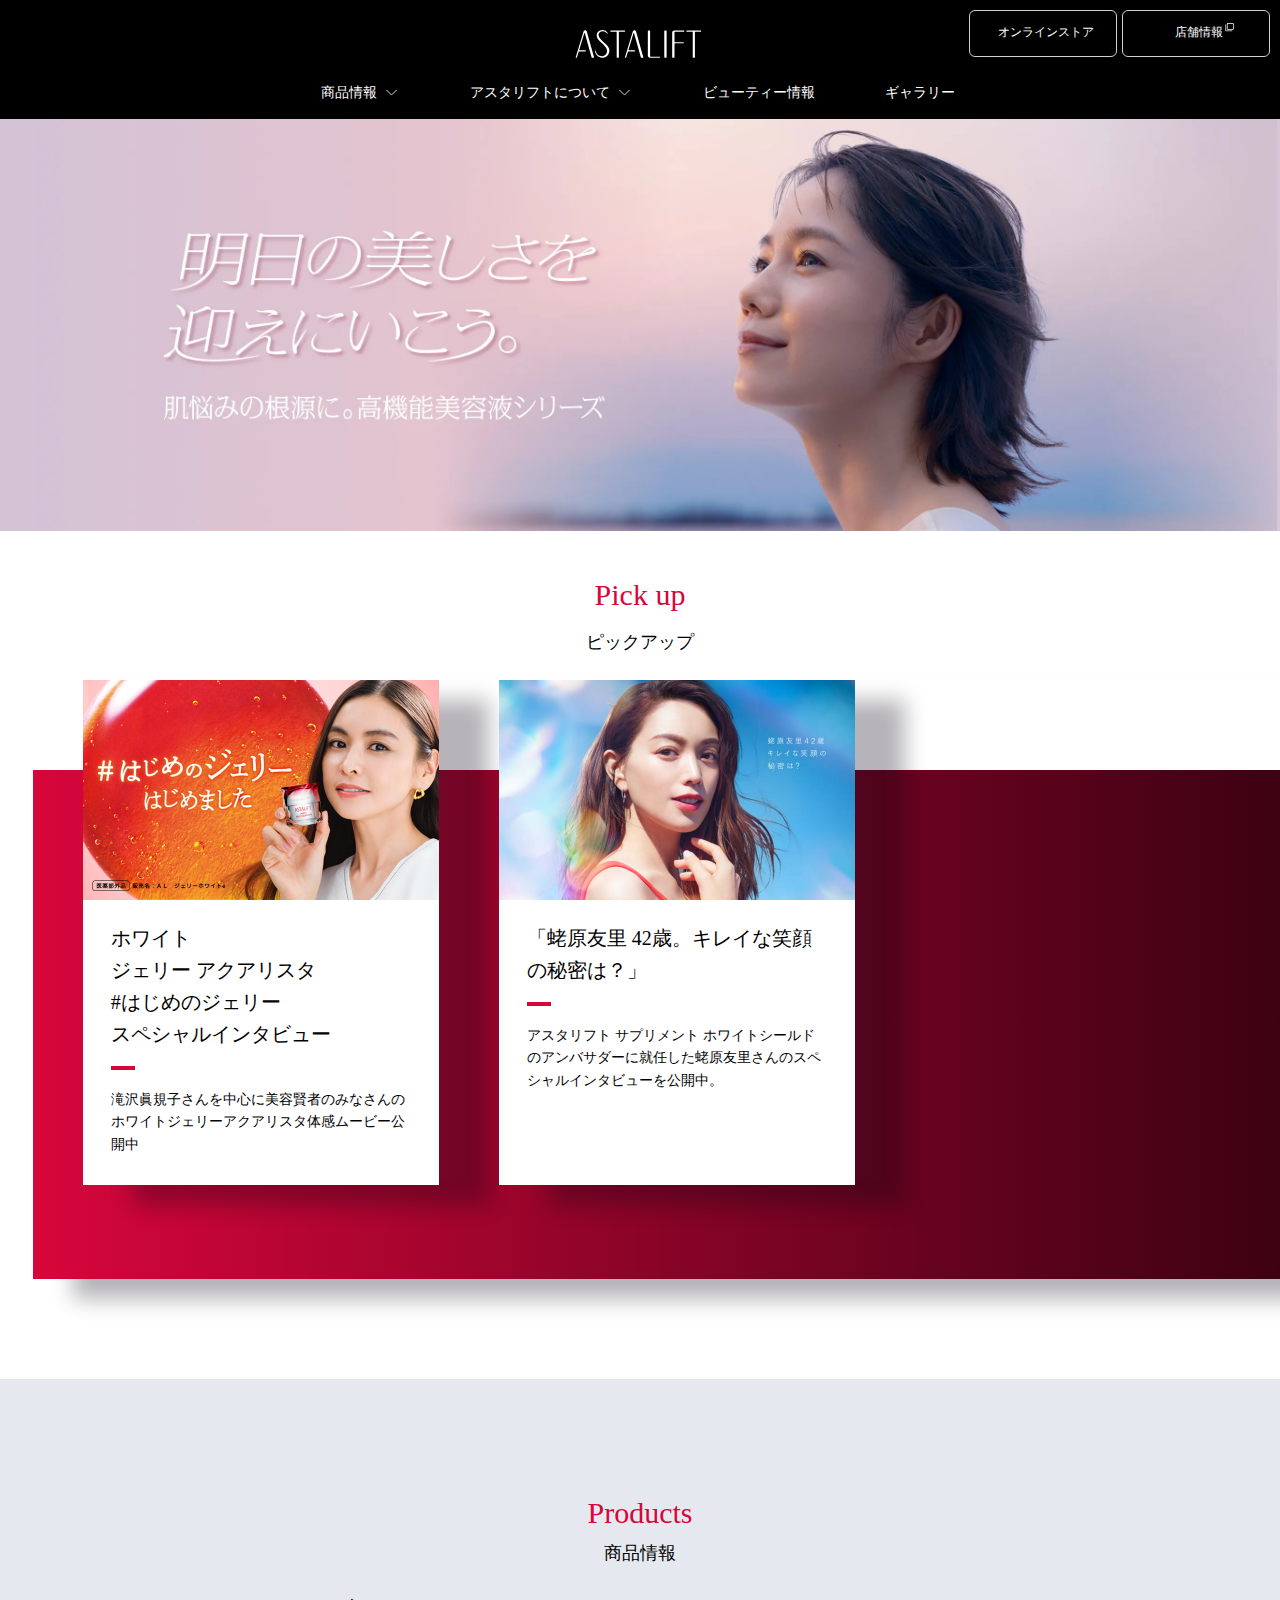
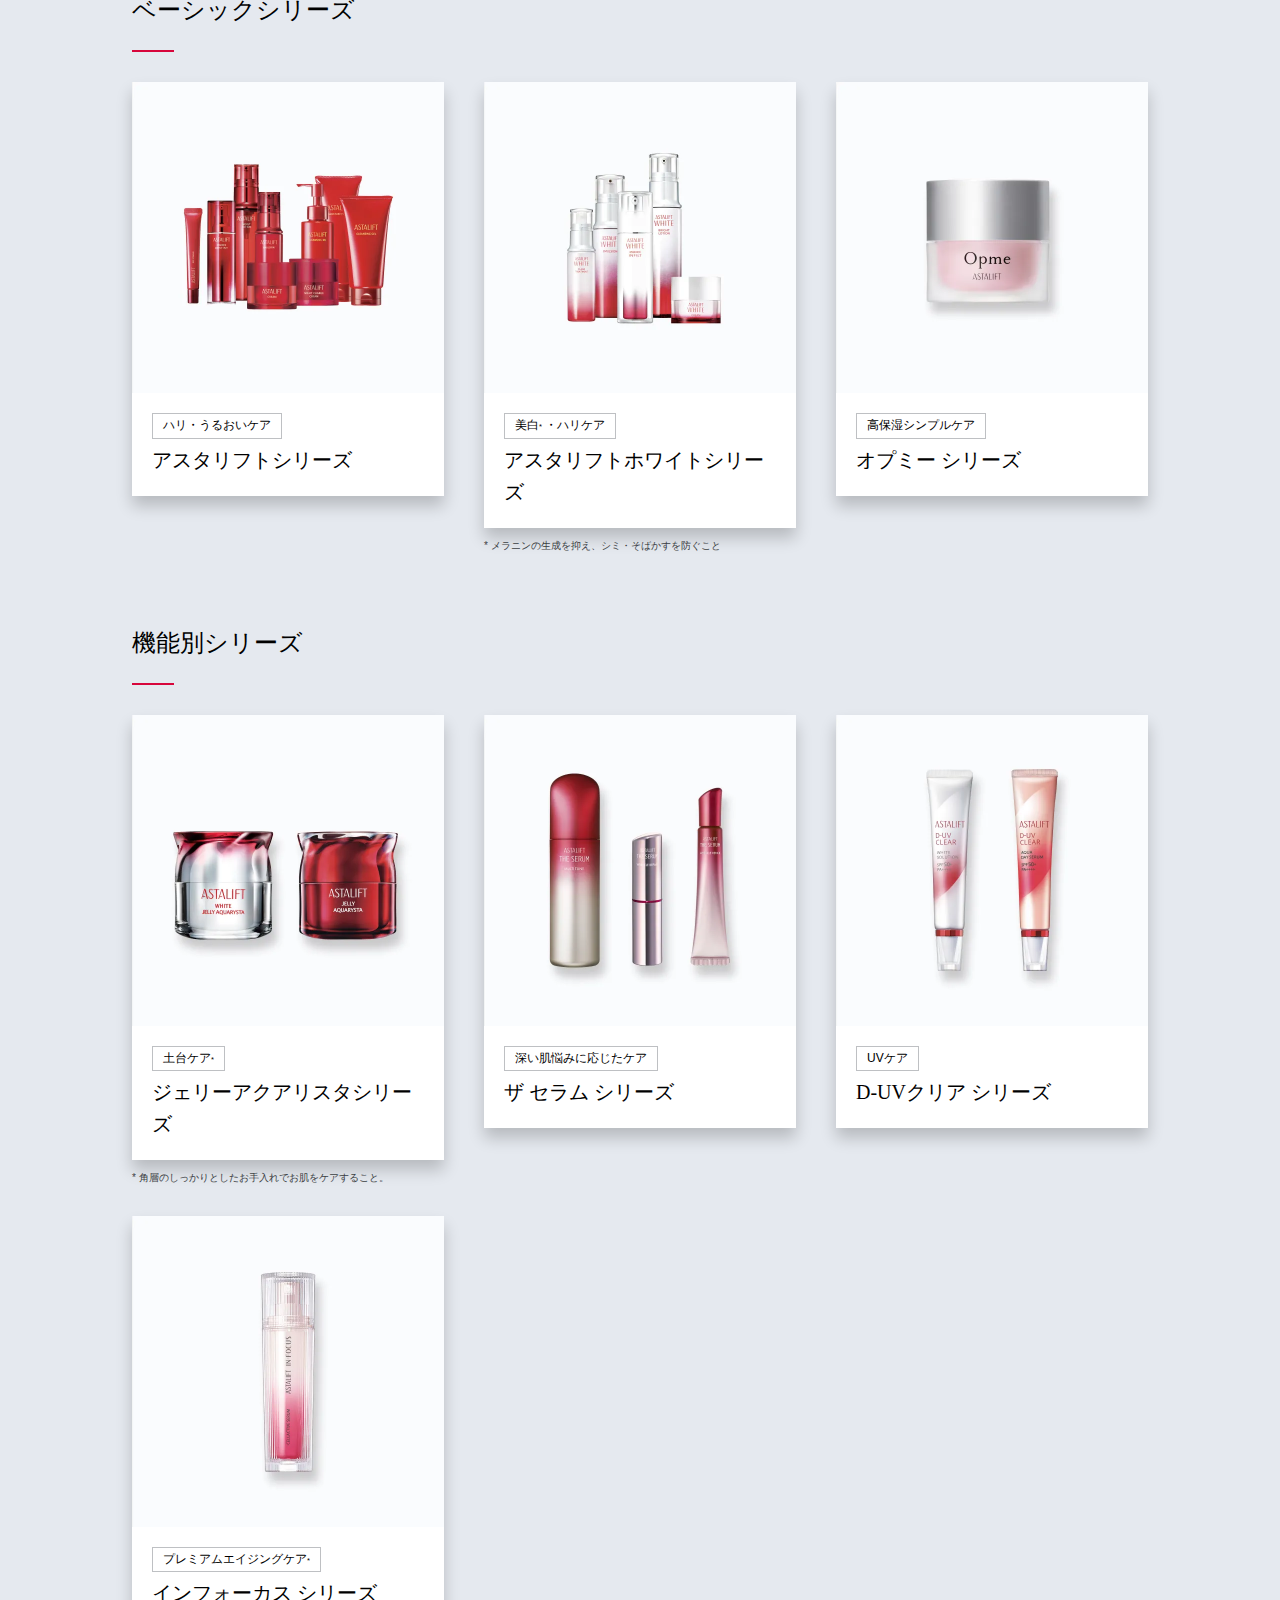
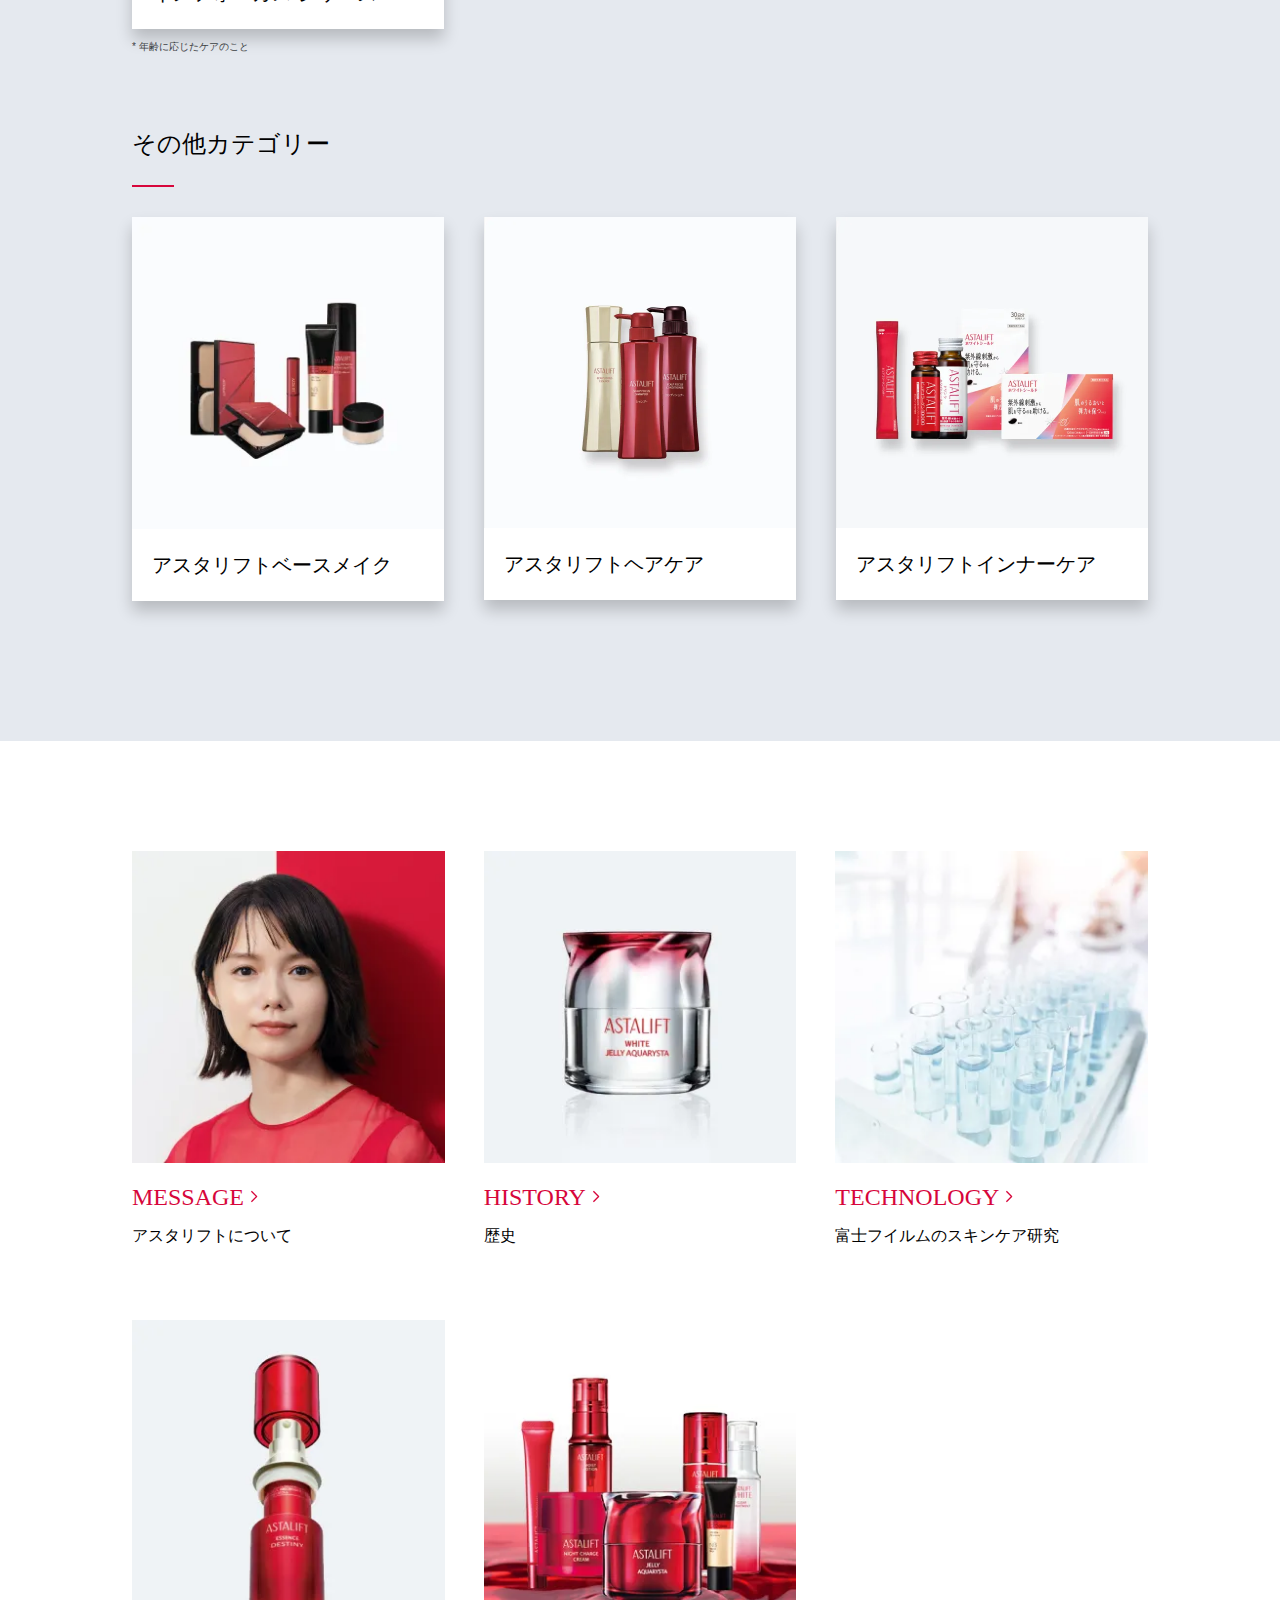
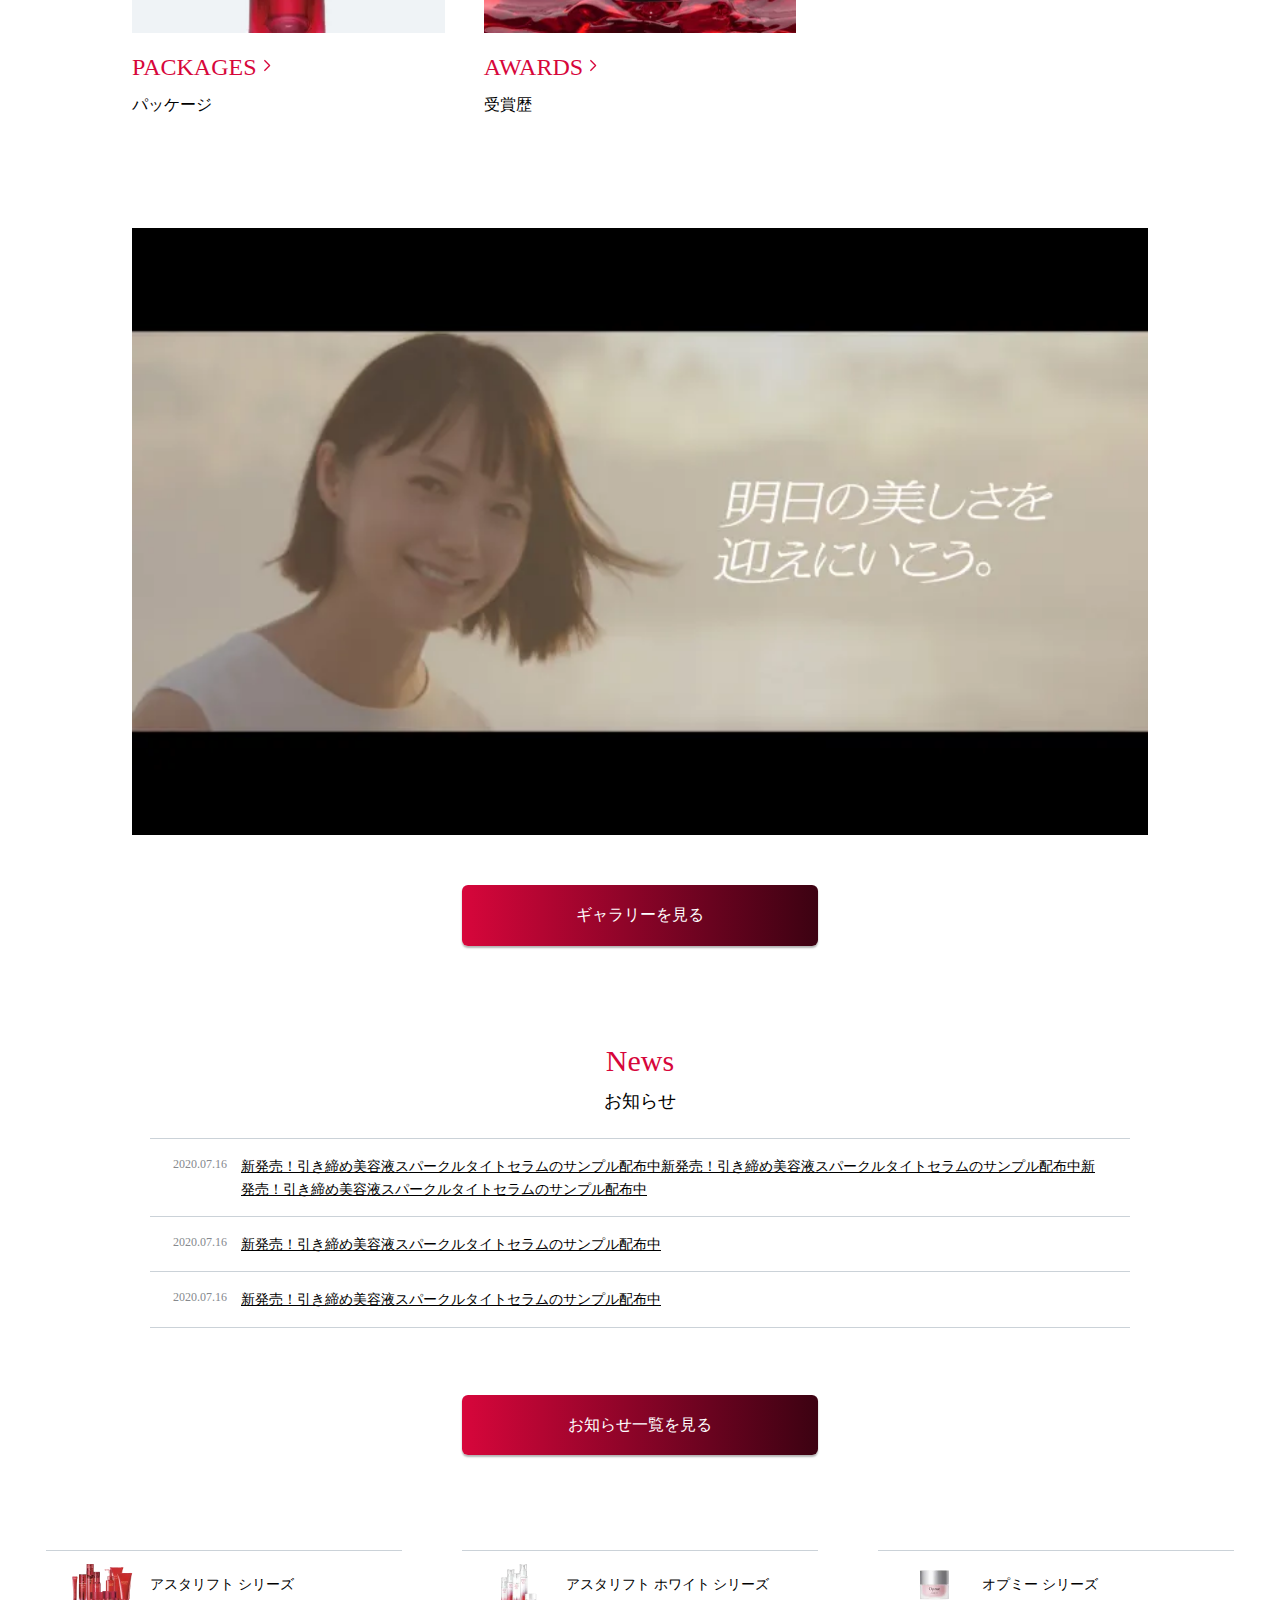
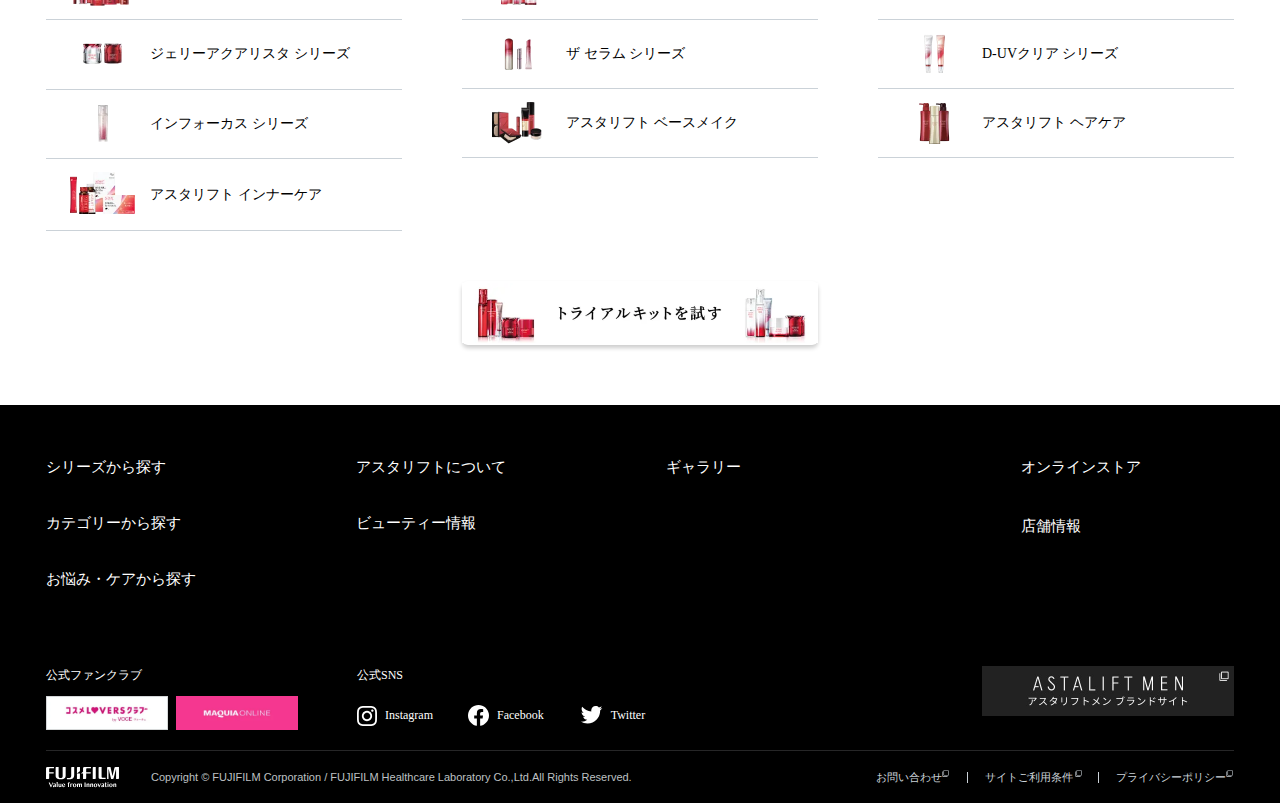
==== commit 04a94465: "ナビゲーションメニュー作成途中" ====
--- a/astalift-second/index.html
+++ b/astalift-second/index.html
@@ -50,7 +50,7 @@
 </head>
 <body>
     <header class="header">
-        <div class="">
+        <div class="header_body">
 			<div class="header_container">
                 <h1 class="header-logo"><img class="header-logo__img" src="assets/images/header-logo.svg" alt="ASTAlIFT"></h1>
                 <div class="header-sp">
@@ -61,13 +61,15 @@
                     </div>
                 </div>
             </div>
-            <nav class="sample--sp__menu">
-                <ul class="sample--sp__menu--list">
-                    <li class="sample--sp__menu--item">HOME</li>
-                    <li class="sample--sp__menu--item">ABOUT</li>
-                    <li class="sample--sp__menu--item">NEWS</li>
-                    <li class="sample--sp__menu--item">CONTACT</li>
-                </ul>
+            <nav class="sample--sp__menu" id="g-nav" class="panelactive">
+                <div id="g-nav-list"><!--ナビの数が増えた場合縦スクロールするためのdiv※不要なら削除-->
+                    <ul class="sample--sp__menu--list">
+                        <li class="sample--sp__menu--item"><a href="#">HOME</a></li>
+                        <li class="sample--sp__menu--item"><a href="#">ABOUT</a></li>
+                        <li class="sample--sp__menu--item"><a href="#">NEWS</a></li>
+                        <li class="sample--sp__menu--item"><a href="#">CONTACT</a></li>
+                    </ul>
+                </div>
             </nav>
         </div>
 
--- a/astalift-second/assets/css/style.css
+++ b/astalift-second/assets/css/style.css
@@ -10,6 +10,63 @@
     --backGray: #E5E9EF;
 }
 
+/*========= ナビゲーションのためのCSS ===============*/
+
+#g-nav{
+    /*position:fixed;にし、z-indexの数値を大きくして前面へ*/
+    position:fixed;
+    z-index: 999;
+    /*ナビのスタート位置と形状*/
+	top:0;
+    right: -120%;
+	width:100%;
+    height: 100vh;/*ナビの高さ*/
+	background:#999;
+    /*動き*/
+	transition: all 0.6s;
+}
+
+/*アクティブクラスがついたら位置を0に*/
+#g-nav.panelactive{
+    right: 0;
+}
+
+/*ナビゲーションの縦スクロール*/
+#g-nav.panelactive #g-nav-list{
+    /*ナビの数が増えた場合縦スクロール*/
+    position: fixed;
+    z-index: 999;
+    width: 100%;
+    height: 100vh;/*表示する高さ*/
+    overflow: auto;
+    -webkit-overflow-scrolling: touch;
+}
+
+/*ナビゲーション*/
+#g-nav ul {
+    /*ナビゲーション天地中央揃え*/
+    position: absolute;
+    z-index: 999;
+    top:50%;
+    left:50%;
+    transform: translate(-50%,-50%);
+}
+
+/*リストのレイアウト設定*/
+#g-nav li{
+	list-style: none;
+    text-align: center;
+}
+
+#g-nav li a{
+	color: #333;
+	text-decoration: none;
+	padding:10px;
+	display: block;
+	text-transform: uppercase;
+	letter-spacing: 0.1em;
+	font-weight: bold;
+}
 
 /* header */
 .header{
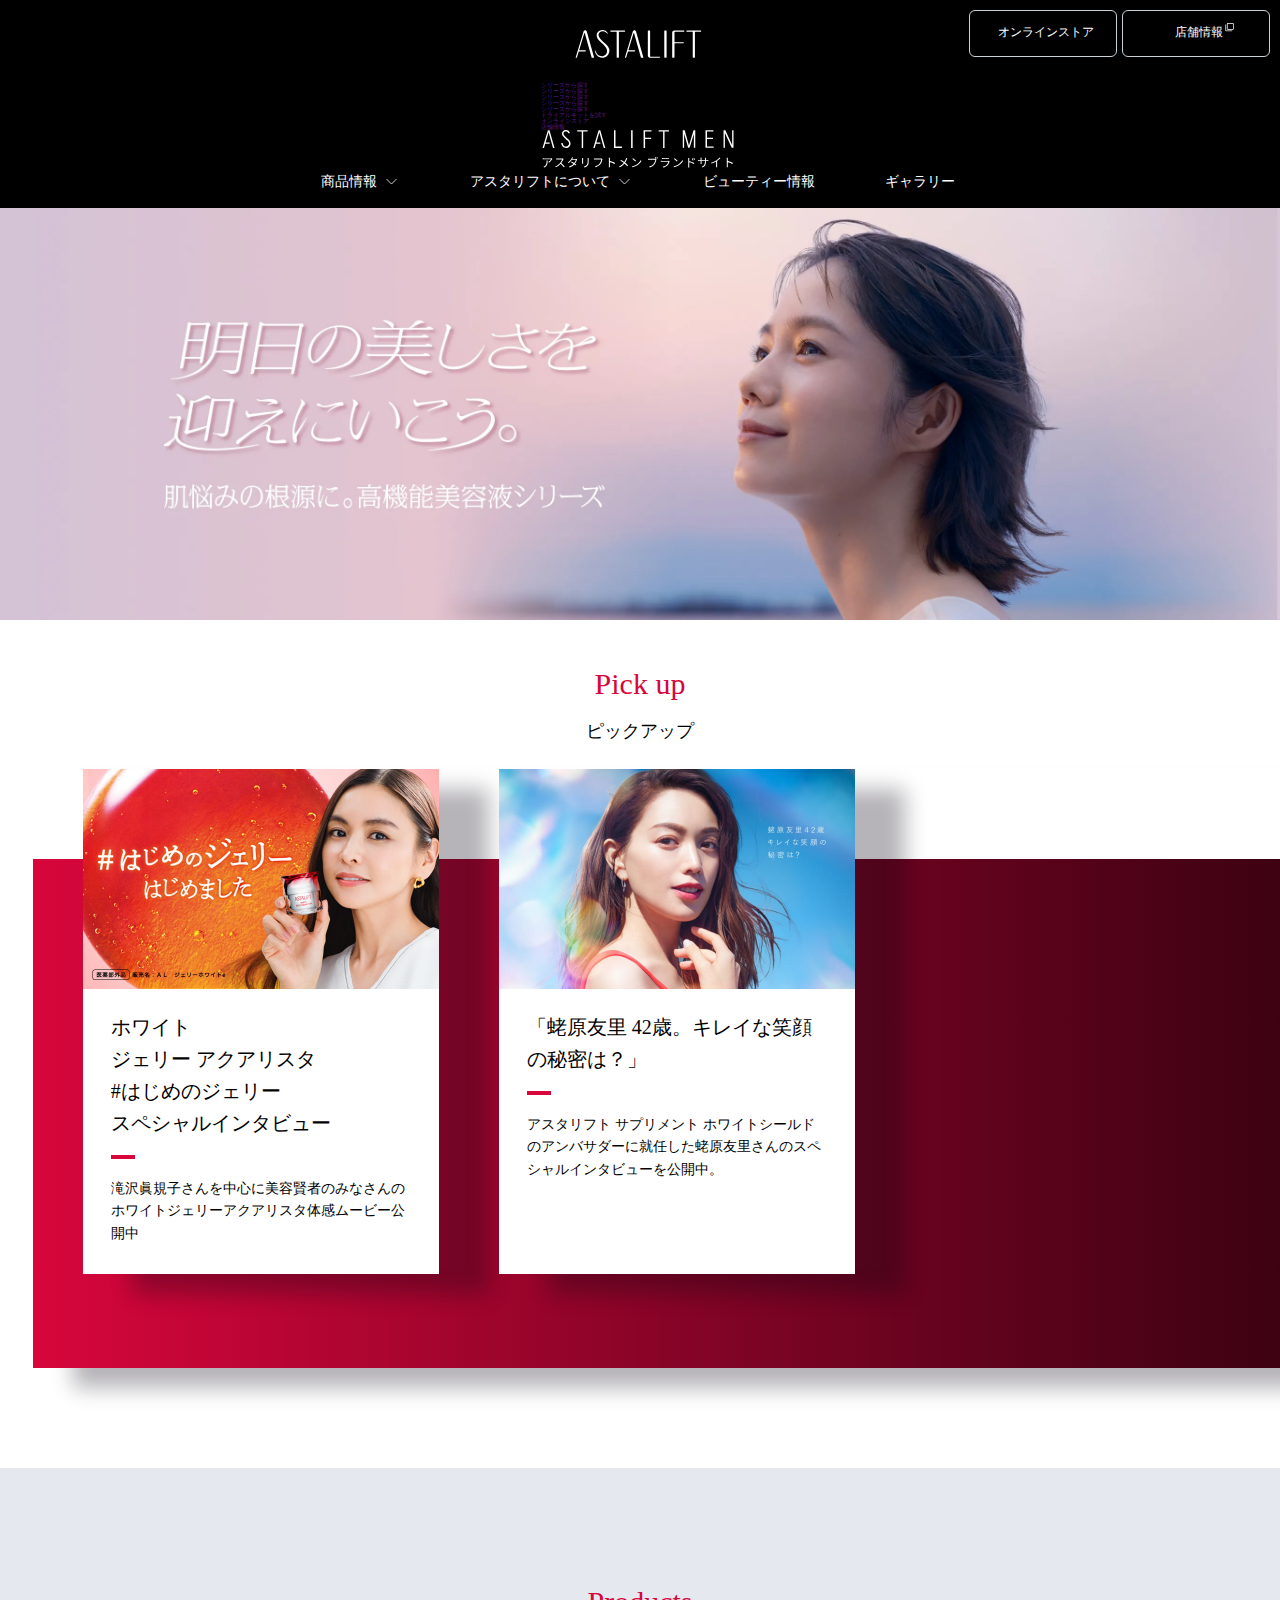
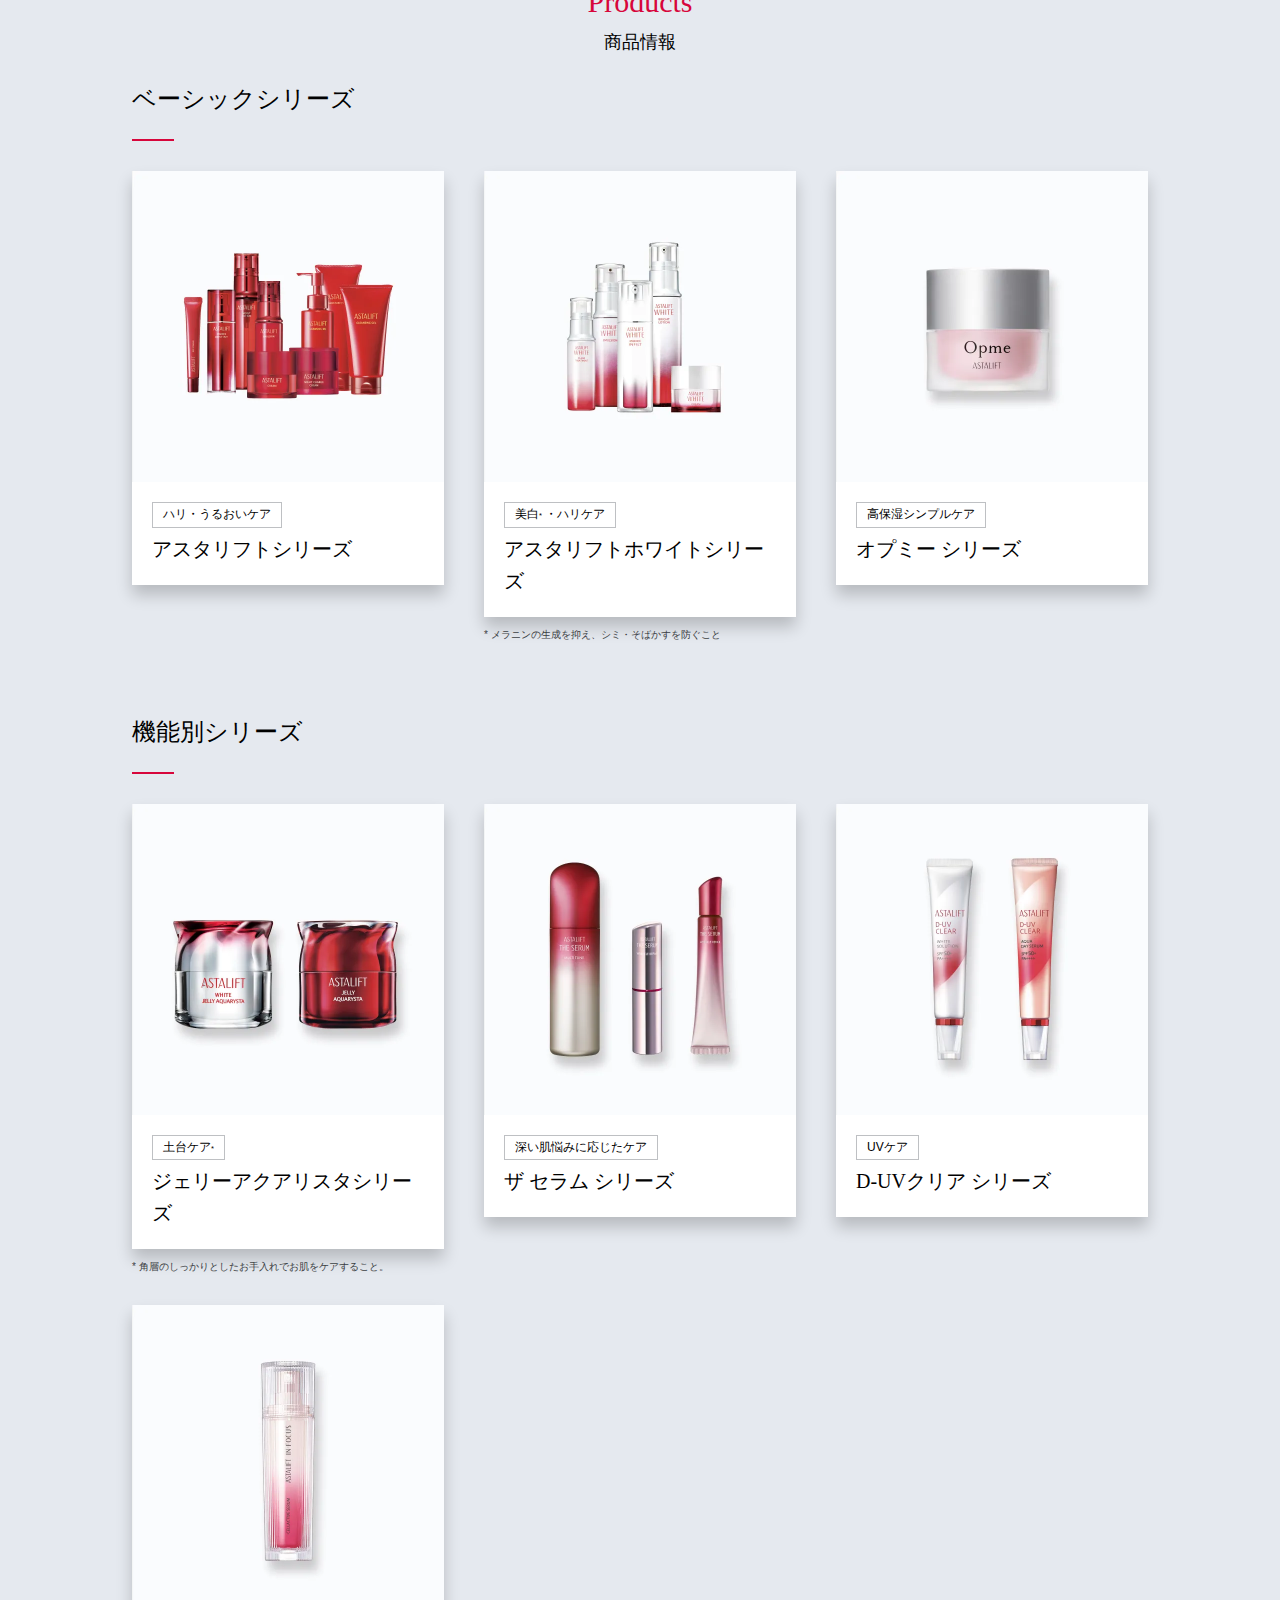
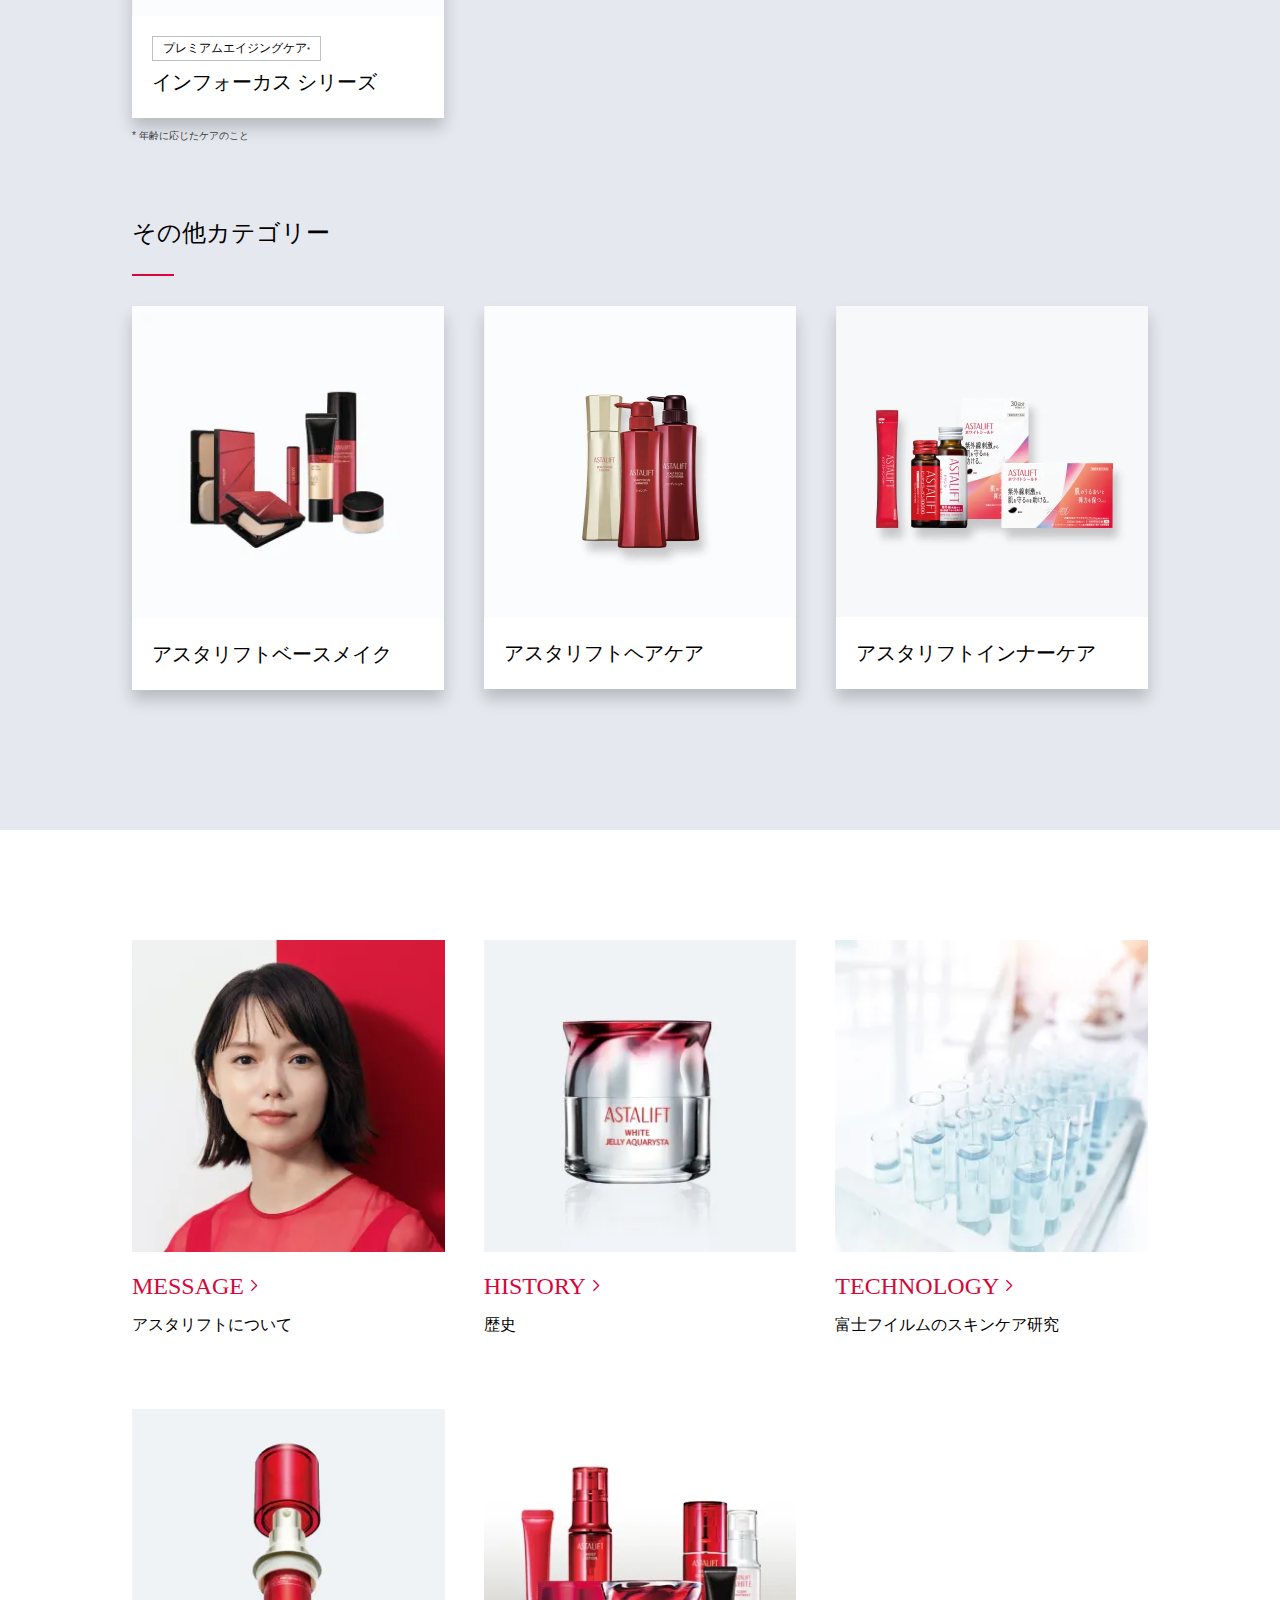
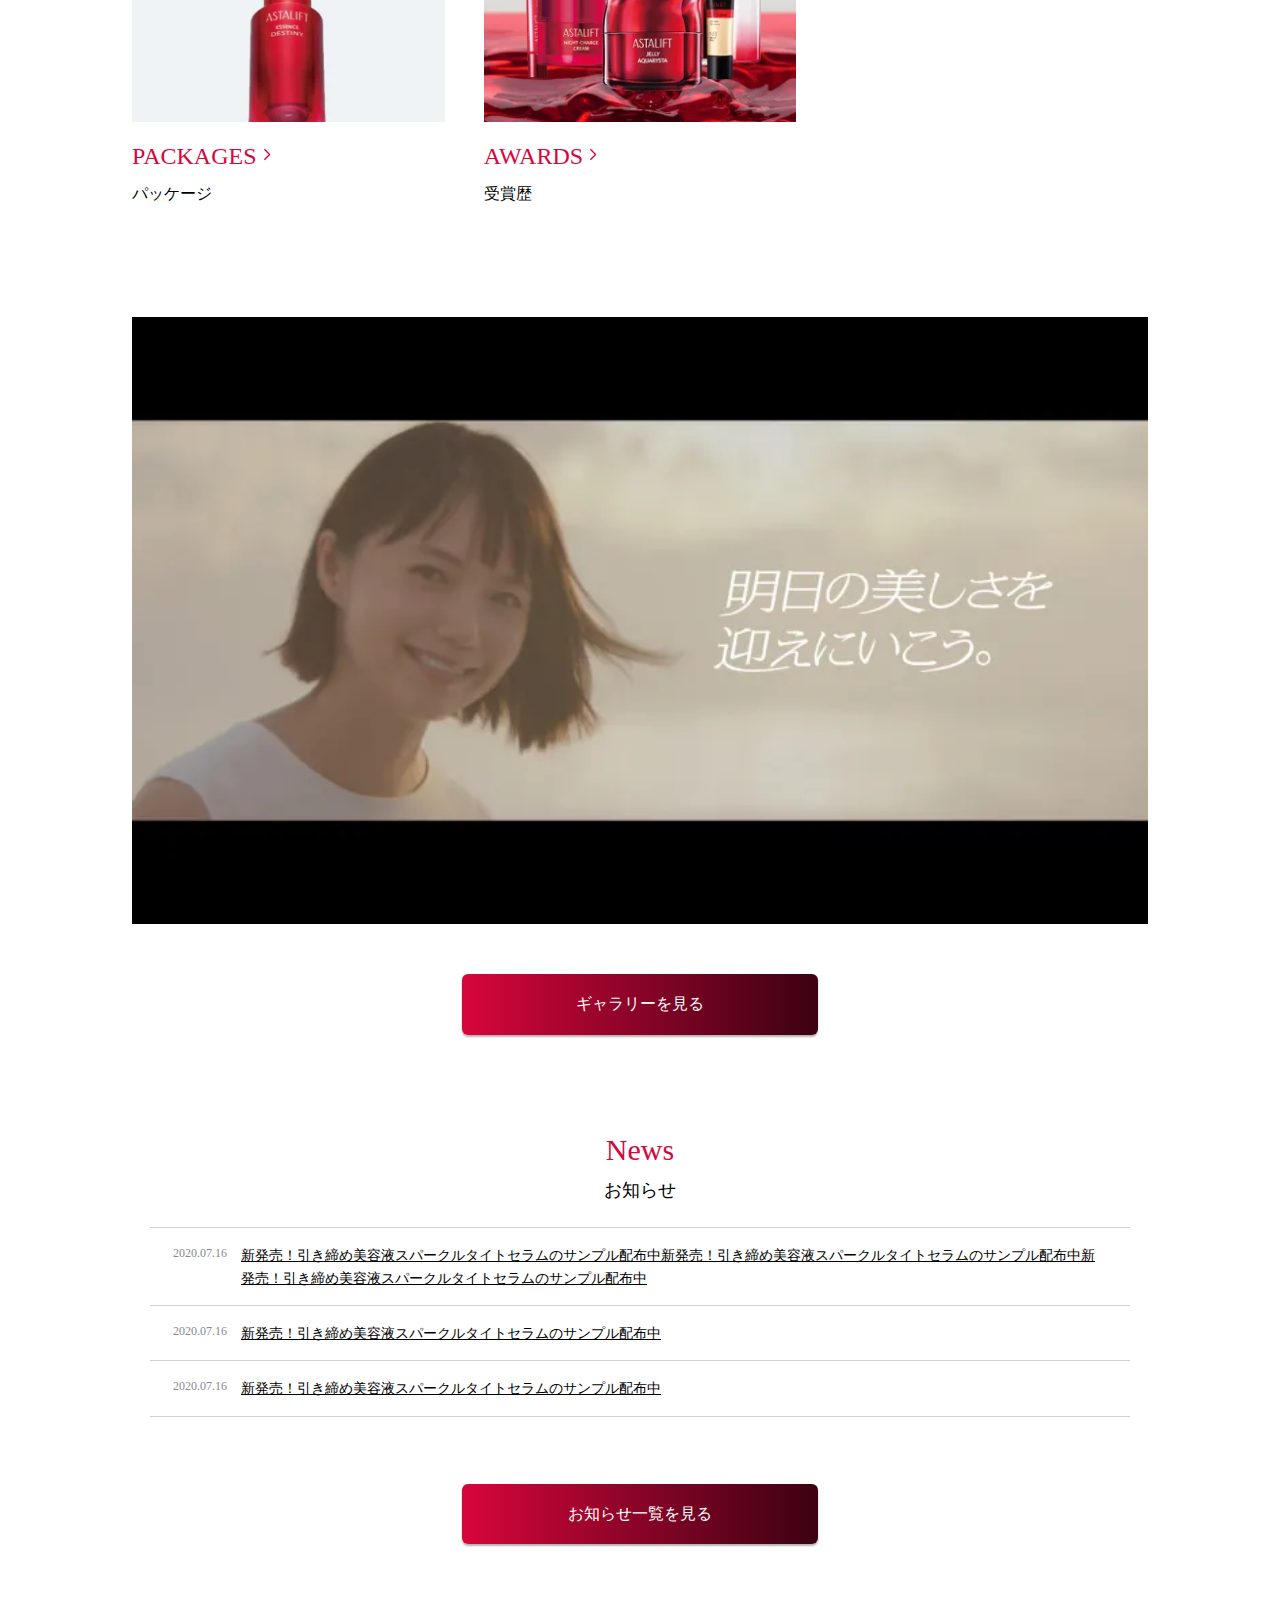
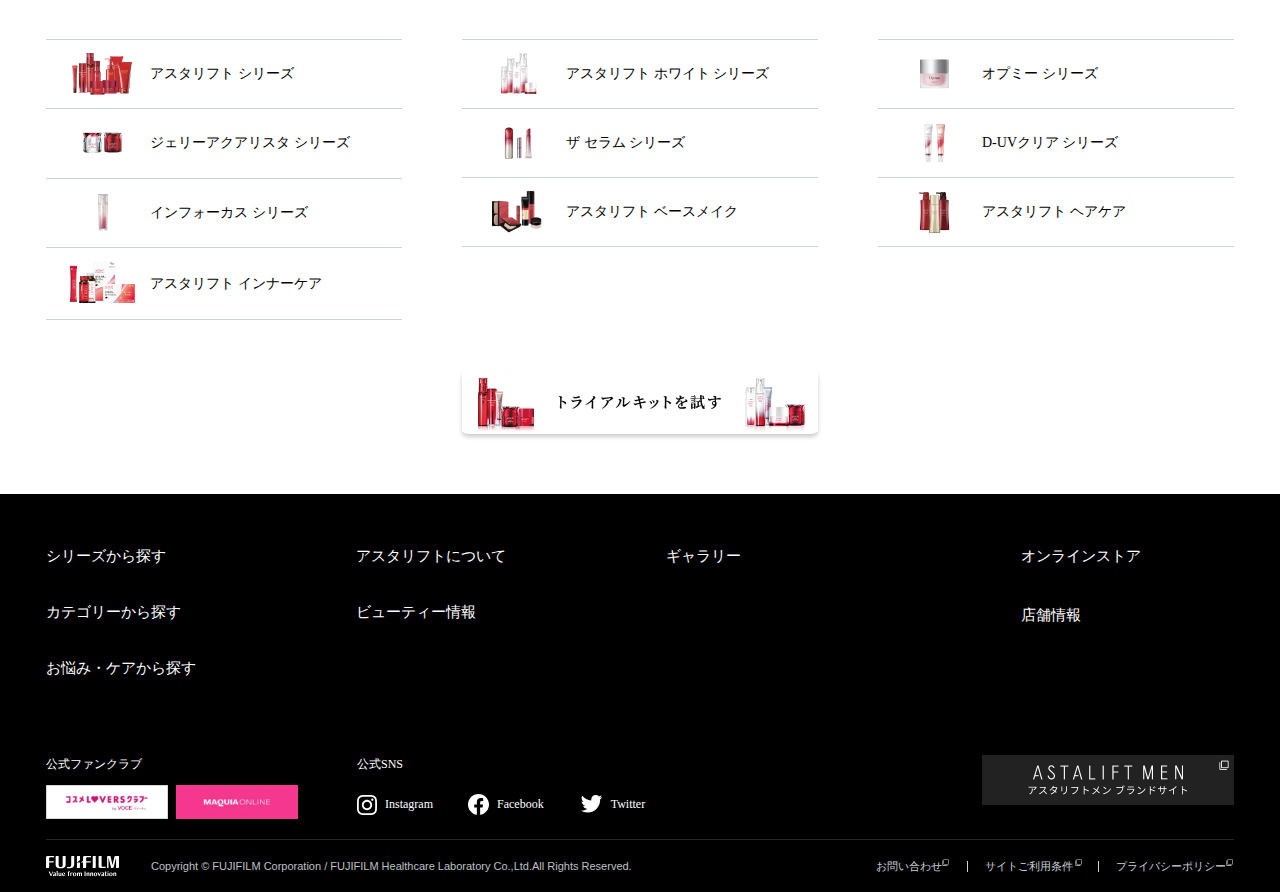
==== commit c7577a74: "ナビゲーションメニュー作成途中" ====
--- a/astalift-second/index.html
+++ b/astalift-second/index.html
@@ -50,27 +50,51 @@
 </head>
 <body>
     <header class="header">
-        <div class="header_body">
-			<div class="header_container">
-                <h1 class="header-logo"><img class="header-logo__img" src="assets/images/header-logo.svg" alt="ASTAlIFT"></h1>
-                <div class="header-sp">
-                    <div class="hamburger-icon" id="hamburgerIcon">
-                        <div class="hamburger-icon__line" id="hamburgerLineOne"></div>
-                        <div class="hamburger-icon__line" id="hamburgerLineTwo"></div>
-                        <div class="hamburger-icon__line" id="hamburgerLineThree"></div>
-                    </div>
-                </div>
-            </div>
-            <nav class="sample--sp__menu" id="g-nav" class="panelactive">
-                <div id="g-nav-list"><!--ナビの数が増えた場合縦スクロールするためのdiv※不要なら削除-->
-                    <ul class="sample--sp__menu--list">
-                        <li class="sample--sp__menu--item"><a href="#">HOME</a></li>
-                        <li class="sample--sp__menu--item"><a href="#">ABOUT</a></li>
-                        <li class="sample--sp__menu--item"><a href="#">NEWS</a></li>
-                        <li class="sample--sp__menu--item"><a href="#">CONTACT</a></li>
-                    </ul>
-                </div>
-            </nav>
+        <h1 class="header-logo"><img class="header-logo__img" src="assets/images/header-logo.svg" alt="ASTAlIFT"></h1>
+        <div class="header-sp">
+            <div class="hamburger-icon" id="hamburgerIcon">
+                <div class="hamburger-icon__line" id="hamburgerLineOne"></div>
+                <div class="hamburger-icon__line" id="hamburgerLineTwo"></div>
+                <div class="hamburger-icon__line" id="hamburgerLineThree"></div>
+            </div>
+        </div>
+
+        <div class="nav-sp">
+            <ul class="nav-sp__list">
+                <li class="nav-sp__item">
+                    <a class="nav-sp__link" href="">シリーズから探す</a>
+                </li>
+                <li class="nav-sp__item">
+                    <a class="nav-sp__link" href="">シリーズから探す</a>
+                </li>
+                <li class="nav-sp__item">
+                    <a class="nav-sp__link" href="">シリーズから探す</a>
+                </li>
+                <li class="nav-sp__item">
+                    <a class="nav-sp__link" href="">シリーズから探す</a>
+                </li>
+                <li class="nav-sp__item">
+                    <a class="nav-sp__link" href="">シリーズから探す</a>
+                </li>
+            </ul>
+            <div class="nav-sp__padding">
+                <div class="nav-sp__padding__trial">
+                    <a class="nav-sp__padding__trial-link" href="">トライアルキットを試す</a>
+                </div>
+                <ul class="nav-sp__padding__list">
+                    <li class="nav-sp__padding__item">
+                        <a class="nav-sp__padding__link" href="">オンラインストア</a>
+                    </li>
+                    <li class="nav-sp__padding__item">
+                        <a class="nav-sp__padding__link" href="">店舗情報</a>
+                    </li>
+                </ul>
+                <div class="nav-sp__padding__astaliftmen">
+                    <a class="nav-sp__padding__astaliftmen-link" href="">
+                        <img class="nav-sp__padding__astaliftmen-img" src="/astalift-second/assets/images/astalift-men.svg" alt="アスタリフト メン ブランドサイト">
+                    </a>
+                </div>
+            </div>
         </div>
 
         <div class="header-pc">
--- a/astalift-second/assets/css/style.css
+++ b/astalift-second/assets/css/style.css
@@ -10,63 +10,6 @@
     --backGray: #E5E9EF;
 }
 
-/*========= ナビゲーションのためのCSS ===============*/
-
-#g-nav{
-    /*position:fixed;にし、z-indexの数値を大きくして前面へ*/
-    position:fixed;
-    z-index: 999;
-    /*ナビのスタート位置と形状*/
-	top:0;
-    right: -120%;
-	width:100%;
-    height: 100vh;/*ナビの高さ*/
-	background:#999;
-    /*動き*/
-	transition: all 0.6s;
-}
-
-/*アクティブクラスがついたら位置を0に*/
-#g-nav.panelactive{
-    right: 0;
-}
-
-/*ナビゲーションの縦スクロール*/
-#g-nav.panelactive #g-nav-list{
-    /*ナビの数が増えた場合縦スクロール*/
-    position: fixed;
-    z-index: 999;
-    width: 100%;
-    height: 100vh;/*表示する高さ*/
-    overflow: auto;
-    -webkit-overflow-scrolling: touch;
-}
-
-/*ナビゲーション*/
-#g-nav ul {
-    /*ナビゲーション天地中央揃え*/
-    position: absolute;
-    z-index: 999;
-    top:50%;
-    left:50%;
-    transform: translate(-50%,-50%);
-}
-
-/*リストのレイアウト設定*/
-#g-nav li{
-	list-style: none;
-    text-align: center;
-}
-
-#g-nav li a{
-	color: #333;
-	text-decoration: none;
-	padding:10px;
-	display: block;
-	text-transform: uppercase;
-	letter-spacing: 0.1em;
-	font-weight: bold;
-}
 
 /* header */
 .header{
@@ -76,6 +19,7 @@
     justify-content: center;
     background-color: var(--colorBlack);
     position: relative;
+    flex-direction: column;
 }
 .header-logo__img{
     display: block;
@@ -138,6 +82,9 @@
     top: 3rem;
 }
 
+.nav-sp{
+
+}
 .header-pc{
     display: none;
 }
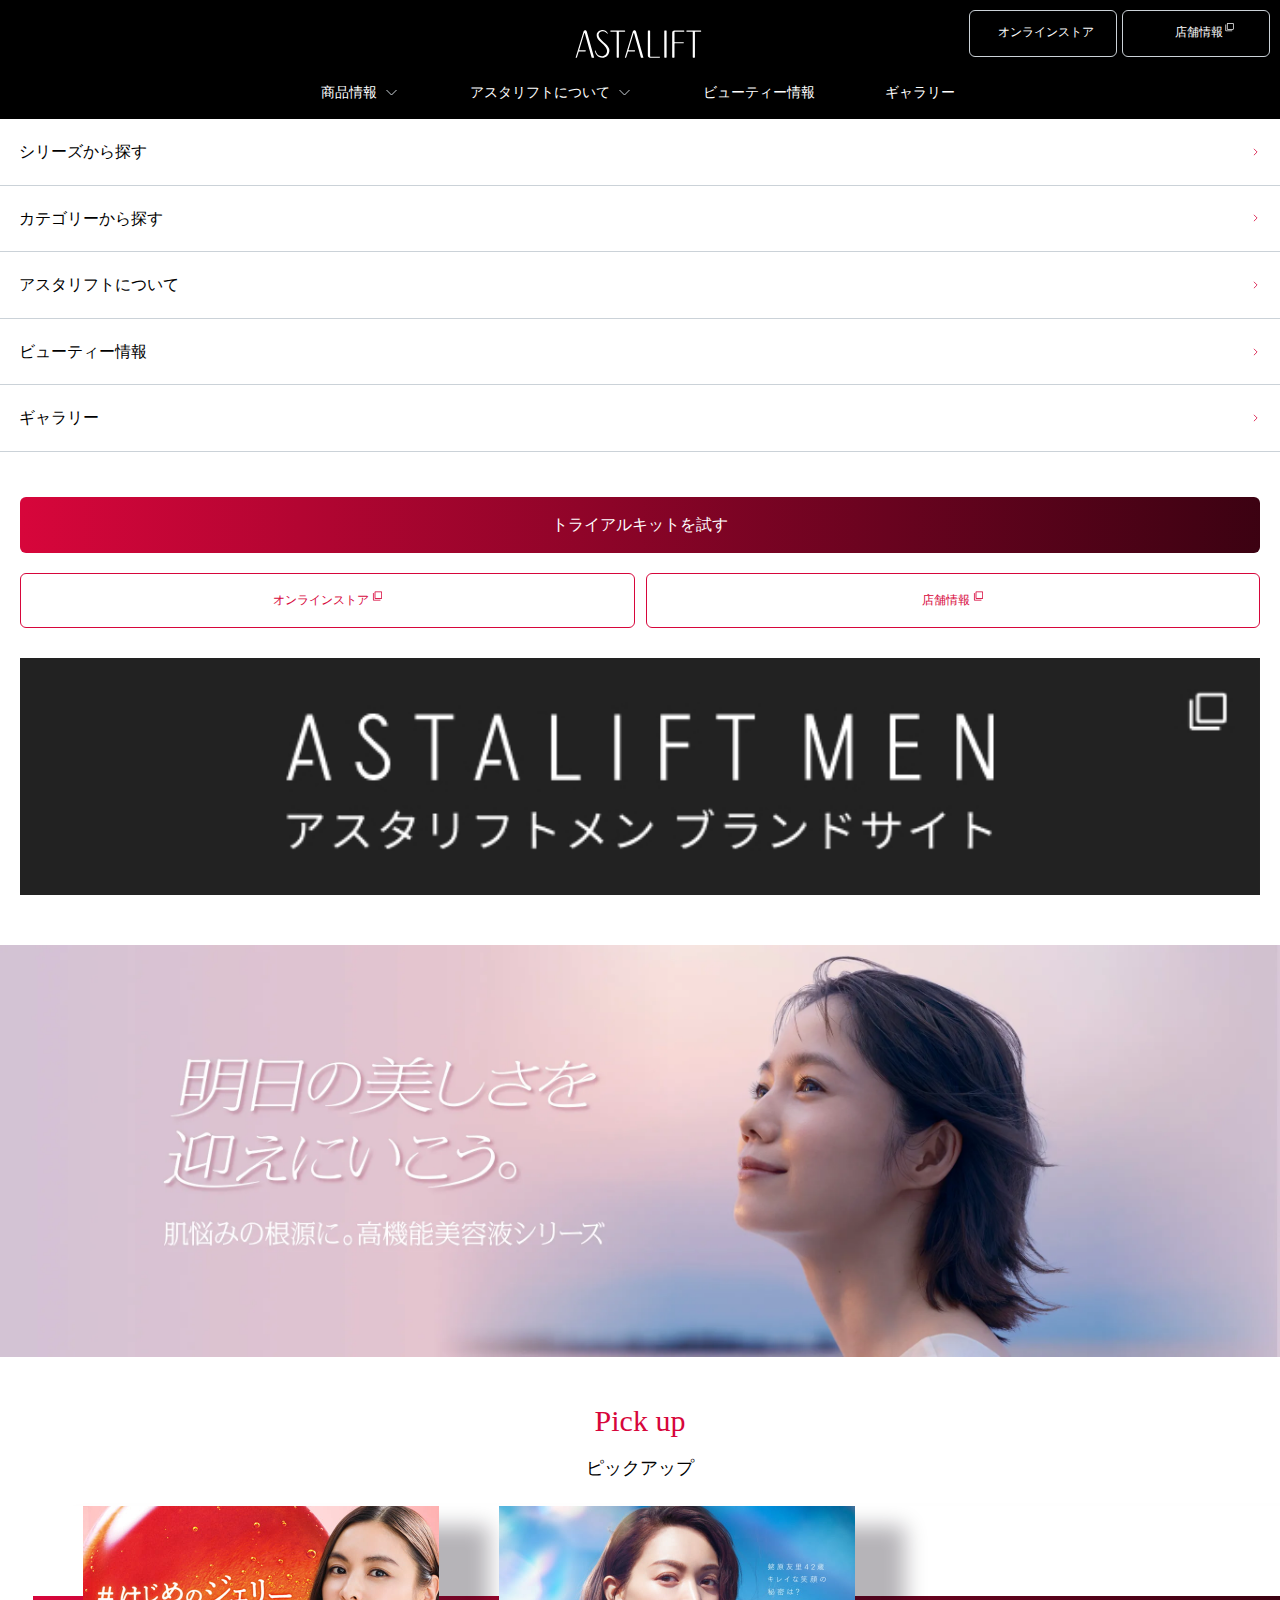
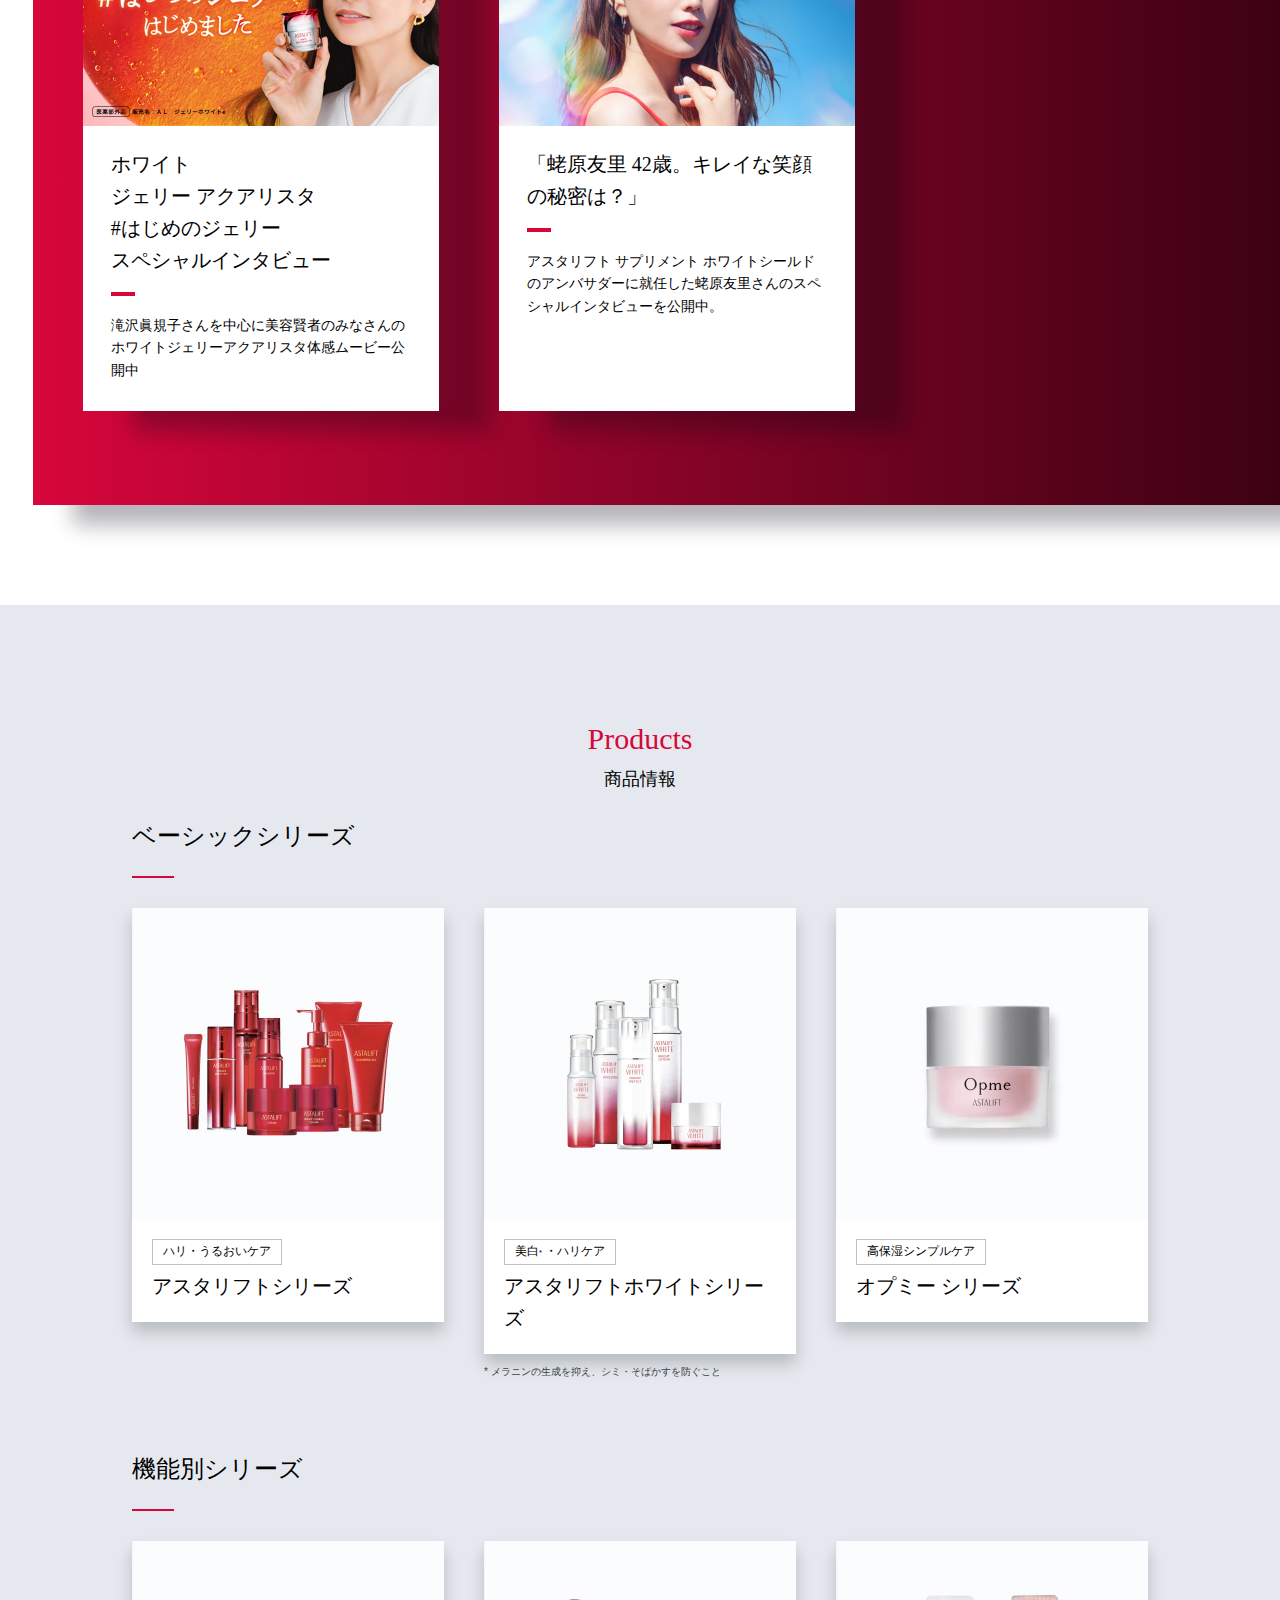
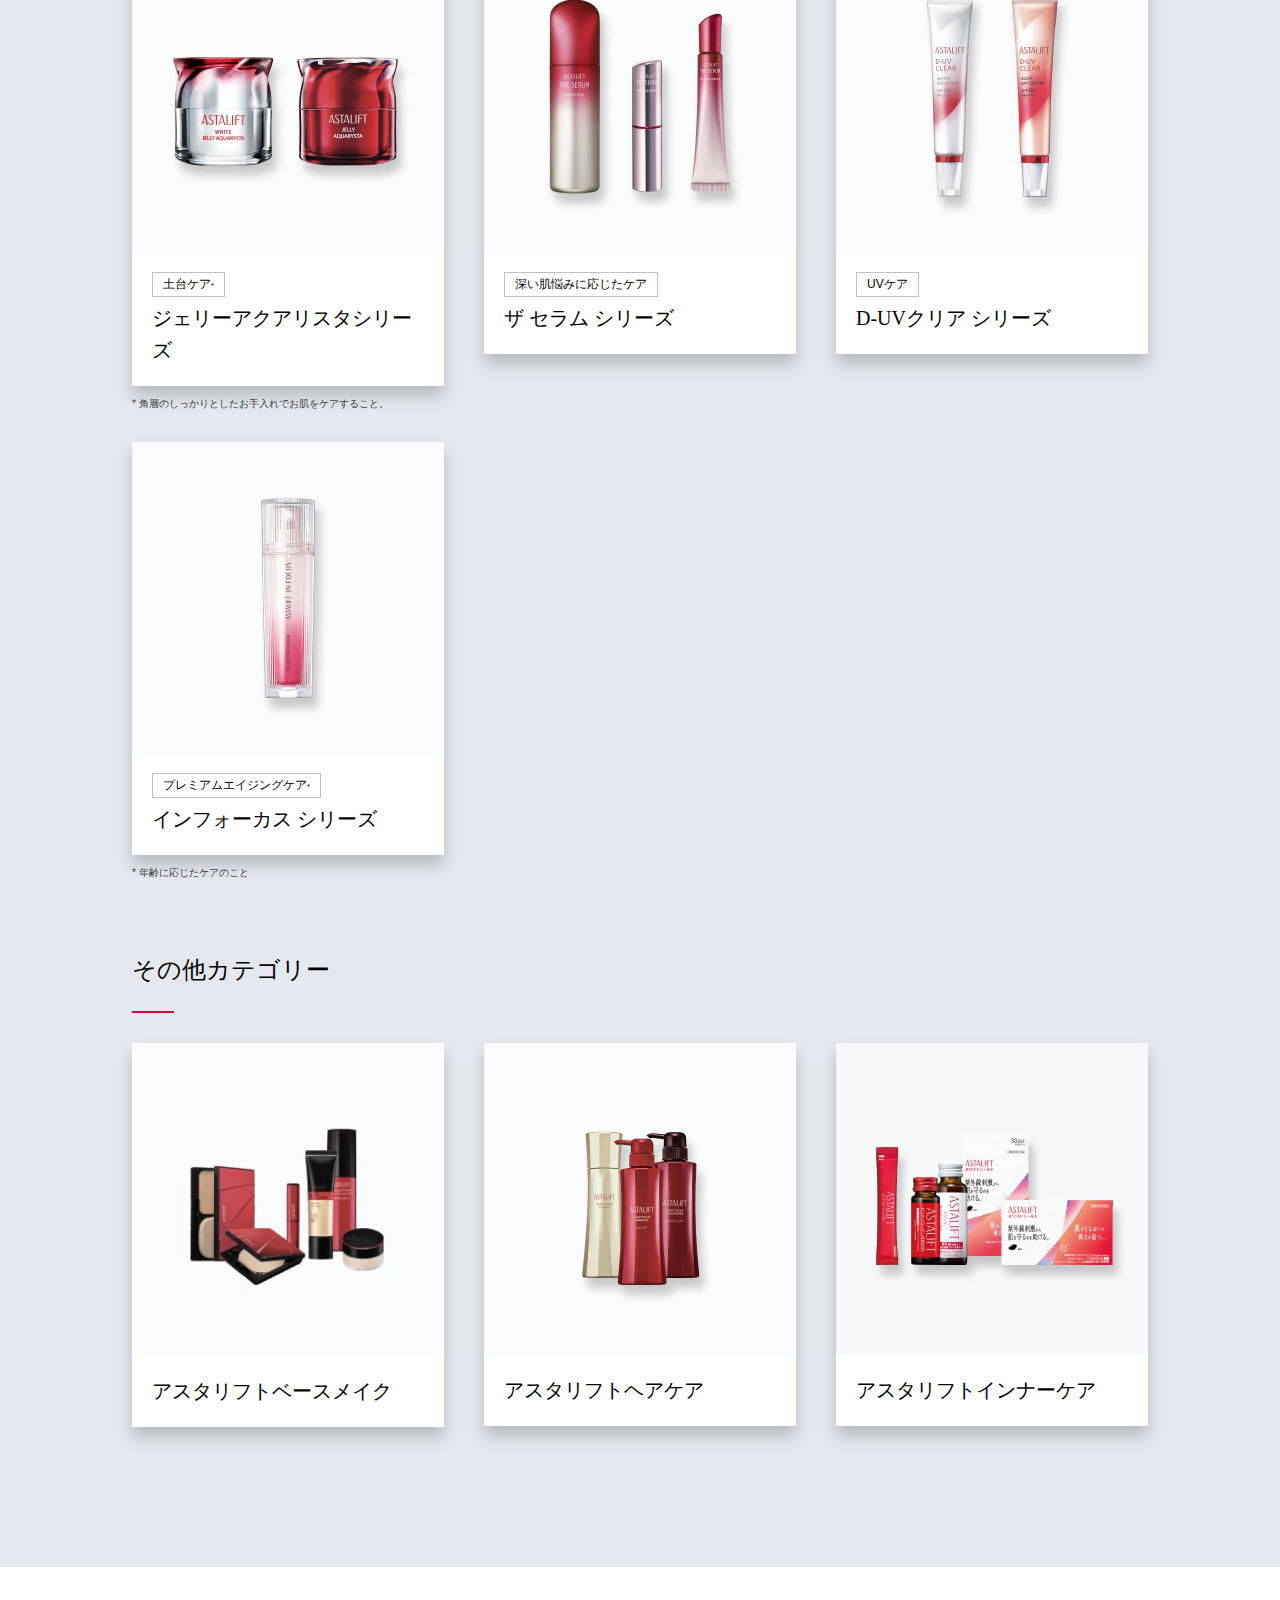
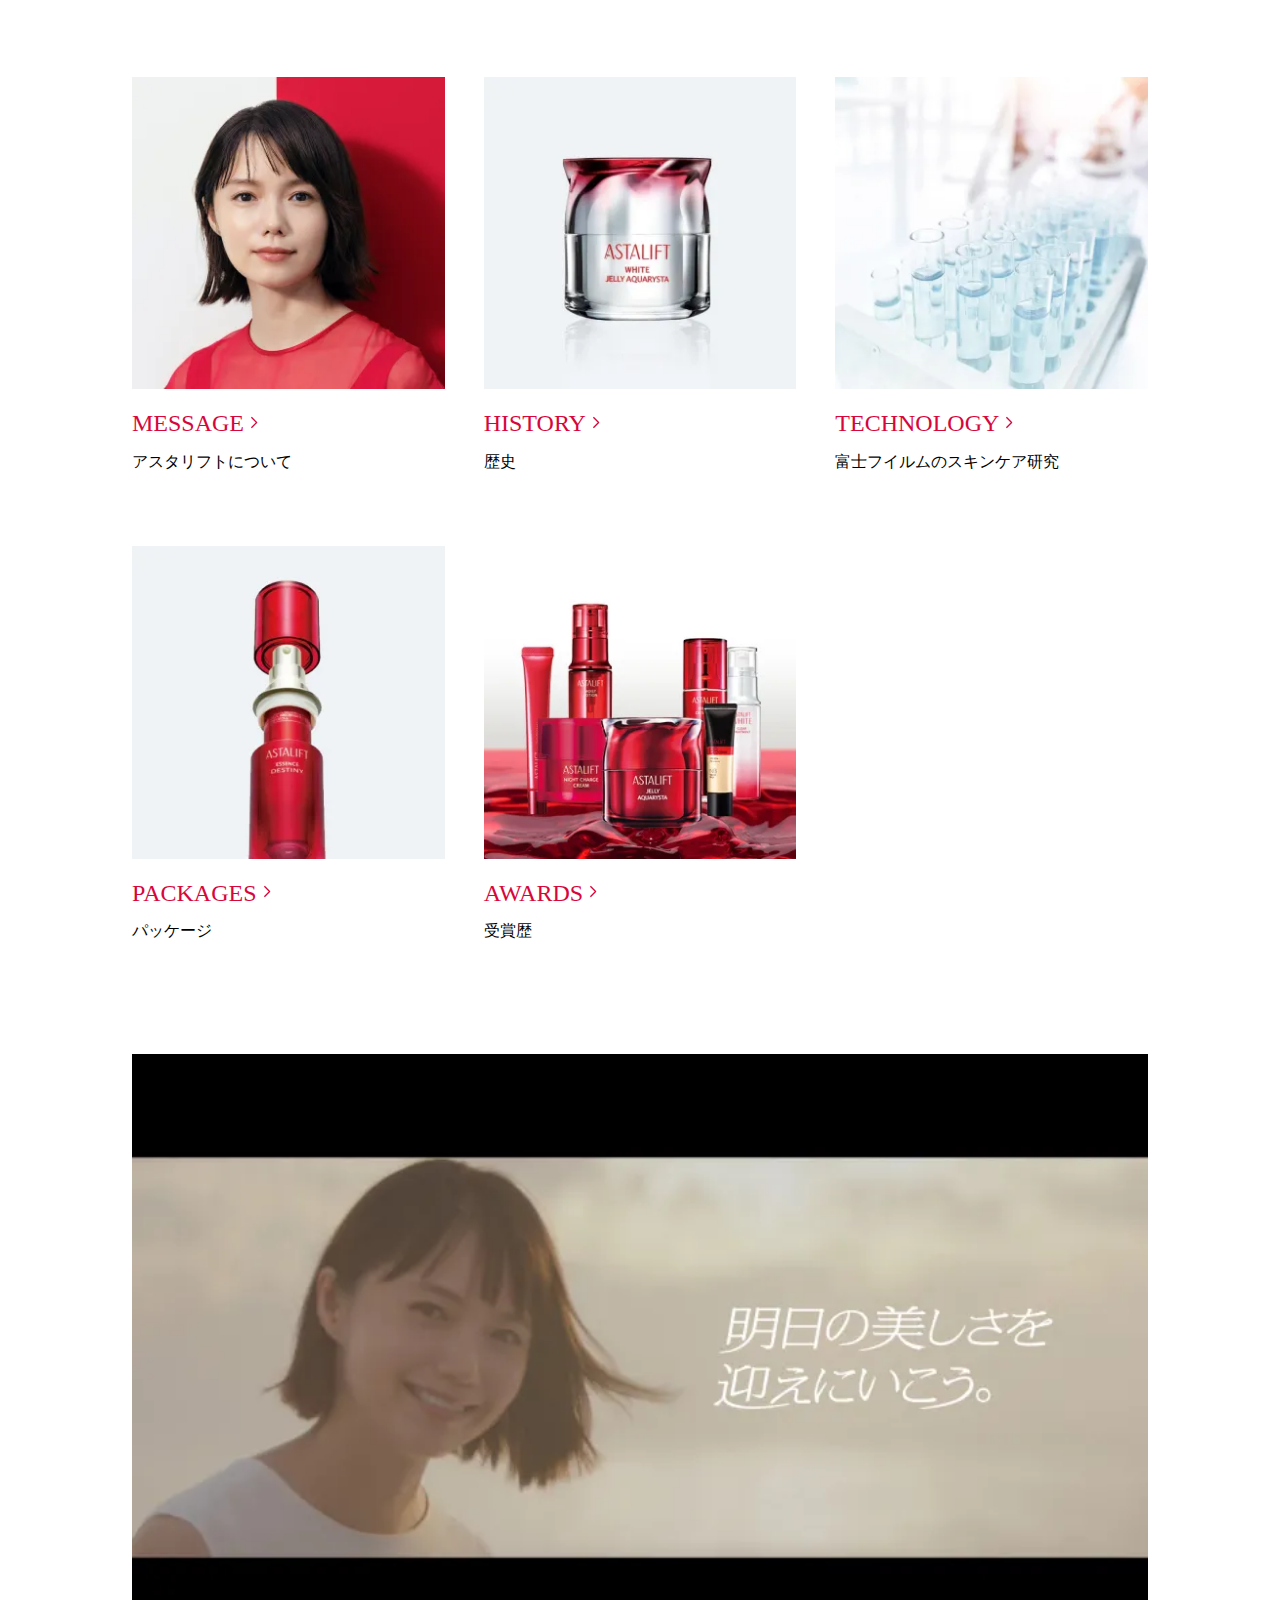
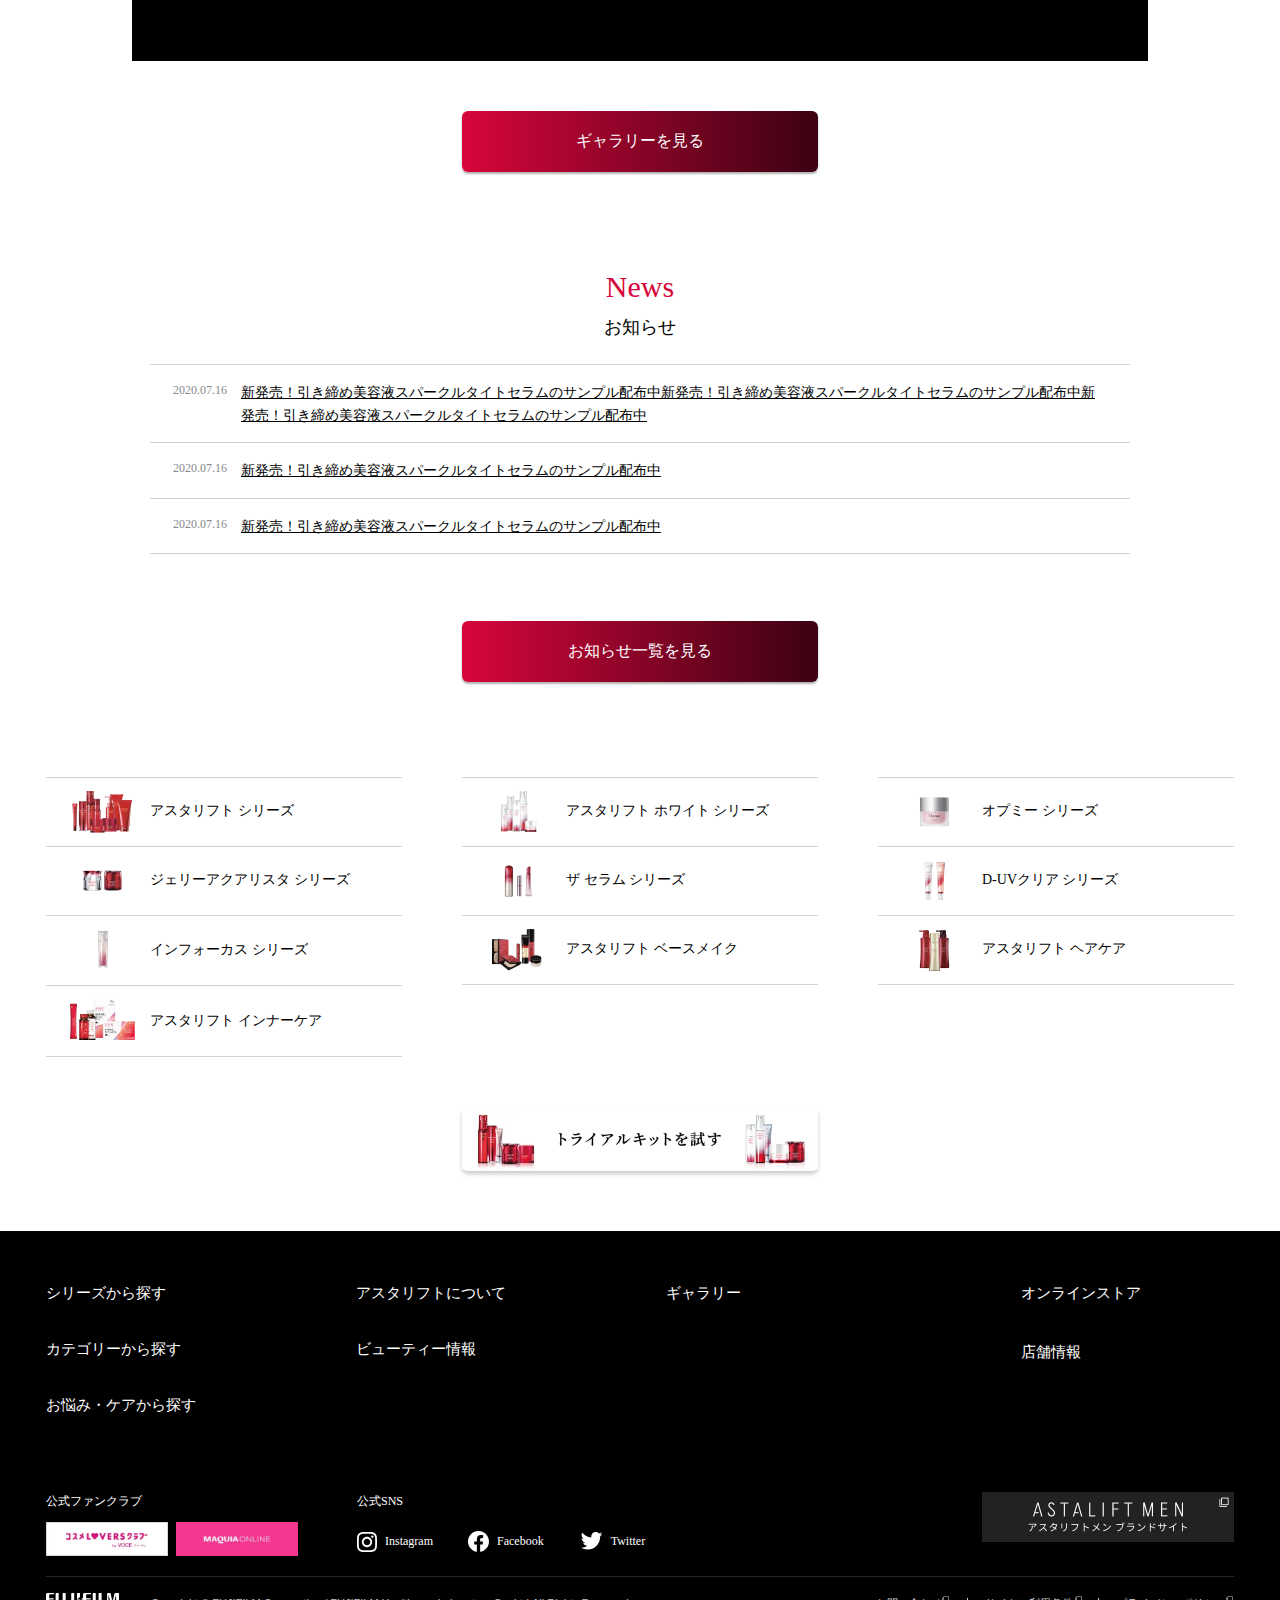
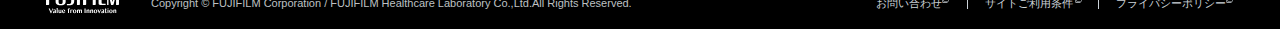
==== commit e54875eb: "ナビゲーションメニューhtml,css作成完了" ====
--- a/astalift-second/index.html
+++ b/astalift-second/index.html
@@ -58,45 +58,6 @@
                 <div class="hamburger-icon__line" id="hamburgerLineThree"></div>
             </div>
         </div>
-
-        <div class="nav-sp">
-            <ul class="nav-sp__list">
-                <li class="nav-sp__item">
-                    <a class="nav-sp__link" href="">シリーズから探す</a>
-                </li>
-                <li class="nav-sp__item">
-                    <a class="nav-sp__link" href="">シリーズから探す</a>
-                </li>
-                <li class="nav-sp__item">
-                    <a class="nav-sp__link" href="">シリーズから探す</a>
-                </li>
-                <li class="nav-sp__item">
-                    <a class="nav-sp__link" href="">シリーズから探す</a>
-                </li>
-                <li class="nav-sp__item">
-                    <a class="nav-sp__link" href="">シリーズから探す</a>
-                </li>
-            </ul>
-            <div class="nav-sp__padding">
-                <div class="nav-sp__padding__trial">
-                    <a class="nav-sp__padding__trial-link" href="">トライアルキットを試す</a>
-                </div>
-                <ul class="nav-sp__padding__list">
-                    <li class="nav-sp__padding__item">
-                        <a class="nav-sp__padding__link" href="">オンラインストア</a>
-                    </li>
-                    <li class="nav-sp__padding__item">
-                        <a class="nav-sp__padding__link" href="">店舗情報</a>
-                    </li>
-                </ul>
-                <div class="nav-sp__padding__astaliftmen">
-                    <a class="nav-sp__padding__astaliftmen-link" href="">
-                        <img class="nav-sp__padding__astaliftmen-img" src="/astalift-second/assets/images/astalift-men.svg" alt="アスタリフト メン ブランドサイト">
-                    </a>
-                </div>
-            </div>
-        </div>
-
         <div class="header-pc">
             <ul class="header-pc__primary-list">
                 <li class="header-pc__primary-item">
@@ -122,6 +83,45 @@
             </ul>
         </div>
     </header>
+
+    <div class="nav-sp">
+        <ul class="nav-sp__list">
+            <li class="nav-sp__item">
+                <a class="nav-sp__link" href="">シリーズから探す</a>
+            </li>
+            <li class="nav-sp__item">
+                <a class="nav-sp__link" href="">カテゴリーから探す</a>
+            </li>
+            <li class="nav-sp__item">
+                <a class="nav-sp__link" href="">アスタリフトについて</a>
+            </li>
+            <li class="nav-sp__item">
+                <a class="nav-sp__link" href="">ビューティー情報</a>
+            </li>
+            <li class="nav-sp__item">
+                <a class="nav-sp__link" href="">ギャラリー</a>
+            </li>
+        </ul>
+        <div class="nav-sp__padding">
+            <div class="nav-sp__padding__trial">
+                <a class="nav-sp__padding__trial-link" href="">トライアルキットを試す</a>
+            </div>
+            <ul class="nav-sp__padding__list">
+                <li class="nav-sp__padding__item">
+                    <a class="nav-sp__padding__link" href="">オンラインストア</a>
+                </li>
+                <li class="nav-sp__padding__item">
+                    <a class="nav-sp__padding__link" href="">店舗情報</a>
+                </li>
+            </ul>
+            <div class="nav-sp__padding__astaliftmen">
+                <a class="nav-sp__padding__astaliftmen-link" href="">
+                    <img class="nav-sp__padding__astaliftmen-img" src="/astalift-second/assets/images/spheader-men.jpeg" alt="アスタリフト メン ブランドサイト">
+                </a>
+            </div>
+        </div>
+    </div>
+
 
     <div class="main">
         <div class="main-visual">
--- a/astalift-second/assets/css/style.css
+++ b/astalift-second/assets/css/style.css
@@ -82,9 +82,6 @@
     top: 3rem;
 }
 
-.nav-sp{
-
-}
 .header-pc{
     display: none;
 }
@@ -171,6 +168,97 @@
     }
 }
 
+/* nav-sp */
+.nav-sp{
+    background-color: var(--colortWhite);
+}
+.nav-sp__list{
+    margin-bottom: 4.5rem;
+}
+.nav-sp__item{
+    border-bottom: 0.1rem solid var(--lineGray);
+}
+.nav-sp__link{
+    display: flex;
+    align-items: center;
+    justify-content: space-between;
+    color: var(--colorBlack);
+    font-size: 1.6rem;
+    line-height: 1.6;
+    padding: 2.0rem 1.9rem;
+    font-family: "Noto Serif JP", serif;
+}
+.nav-sp__link::after{
+    content: "";
+    display: block;
+    background-image: url(/astalift-second/assets/images/red-arrow.svg);
+    background-size: contain;
+    background-repeat: no-repeat;
+    width: 0.8rem;
+    height: 0.8rem;
+}
+.nav-sp__padding{
+    padding: 0 2.0rem;
+}
+.nav-sp__padding__trial{
+    margin-bottom: 2.0rem;
+}
+.nav-sp__padding__trial-link{
+    display: flex;
+    align-items: center;
+    justify-content: center;
+    color: var(--colortWhite);
+    font-size: 1.6rem;
+    font-family: "Noto Serif JP", serif;
+    padding: 2.0rem 0;
+    border-radius: 0.6rem;
+    background: linear-gradient(to right, rgba(215, 6, 59, 1) ,rgba(105, 3, 31, 1) , black 140%);
+}
+.nav-sp__padding__list{
+    display: flex;
+    align-items: center;
+    justify-content: space-between;
+    margin-bottom: 3.0rem;
+}
+.nav-sp__padding__item{
+    display: flex;
+    align-items: center;
+    justify-content: center;
+    border: 0.1rem solid var(--mainRed);
+    border-radius: 0.6rem;
+    padding: 1.7rem 0;
+    width: calc(( 100% - 1.5rem ) / 2 );
+}
+.nav-sp__padding__link{
+    display: flex;
+    justify-content: center;
+    color: var(--mainRed);
+    font-size: 1.2rem;
+    line-height: 1.6;
+    font-family: "Noto Serif JP", serif;
+}
+.nav-sp__padding__link::after{
+    content: "";
+    display: block;
+    background-image: url("/astalift-second/assets/images/link_icon_red.png");
+    background-size: contain;
+    background-repeat: no-repeat;
+    width: 1.0rem;
+    height: 1.0rem;
+    margin-left: 0.3rem;
+}
+.nav-sp__padding__astaliftmen{
+    margin-bottom: 5.0rem;
+}
+.nav-sp__padding__astaliftmen-link{
+    display: block;
+}
+.nav-sp__padding__astaliftmen-img{
+    display: block;
+    width: 100%;
+}
+
+
 /* main-visual */
 .main-visual{
     width: 100%;
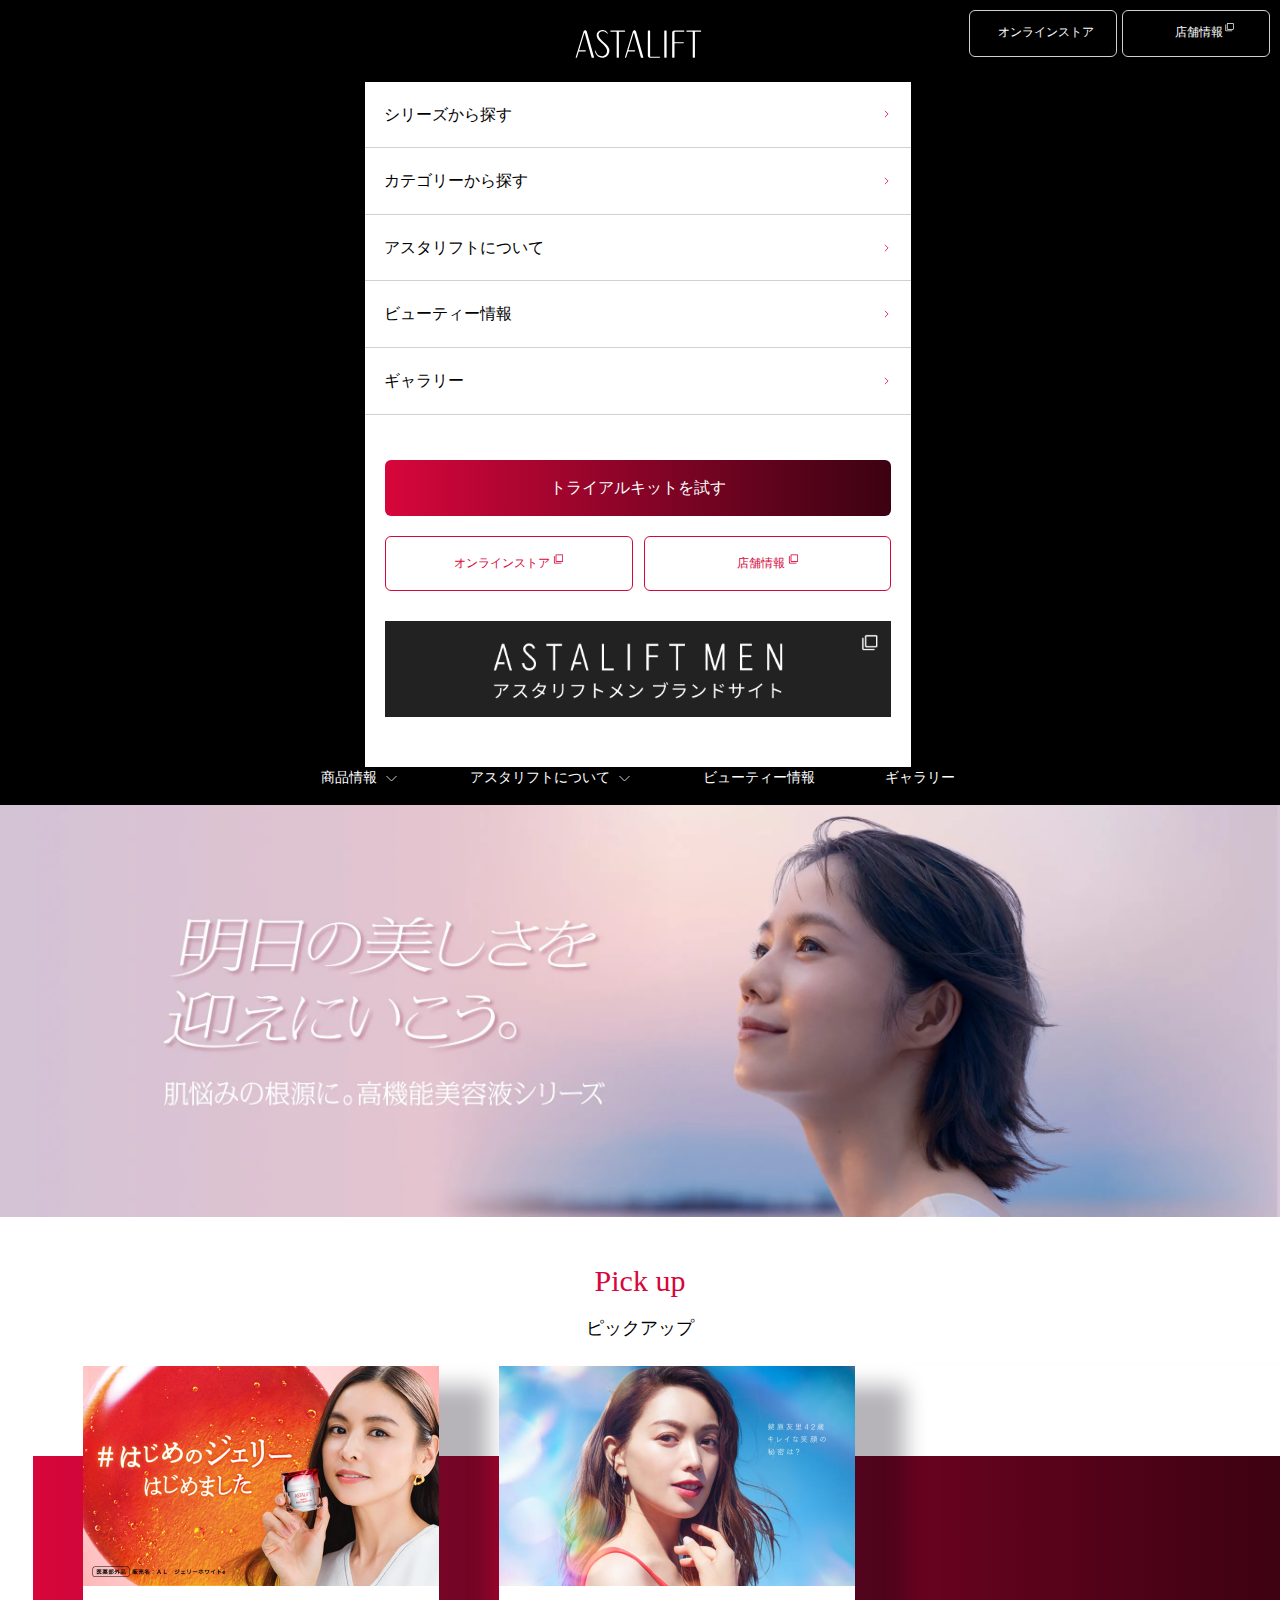
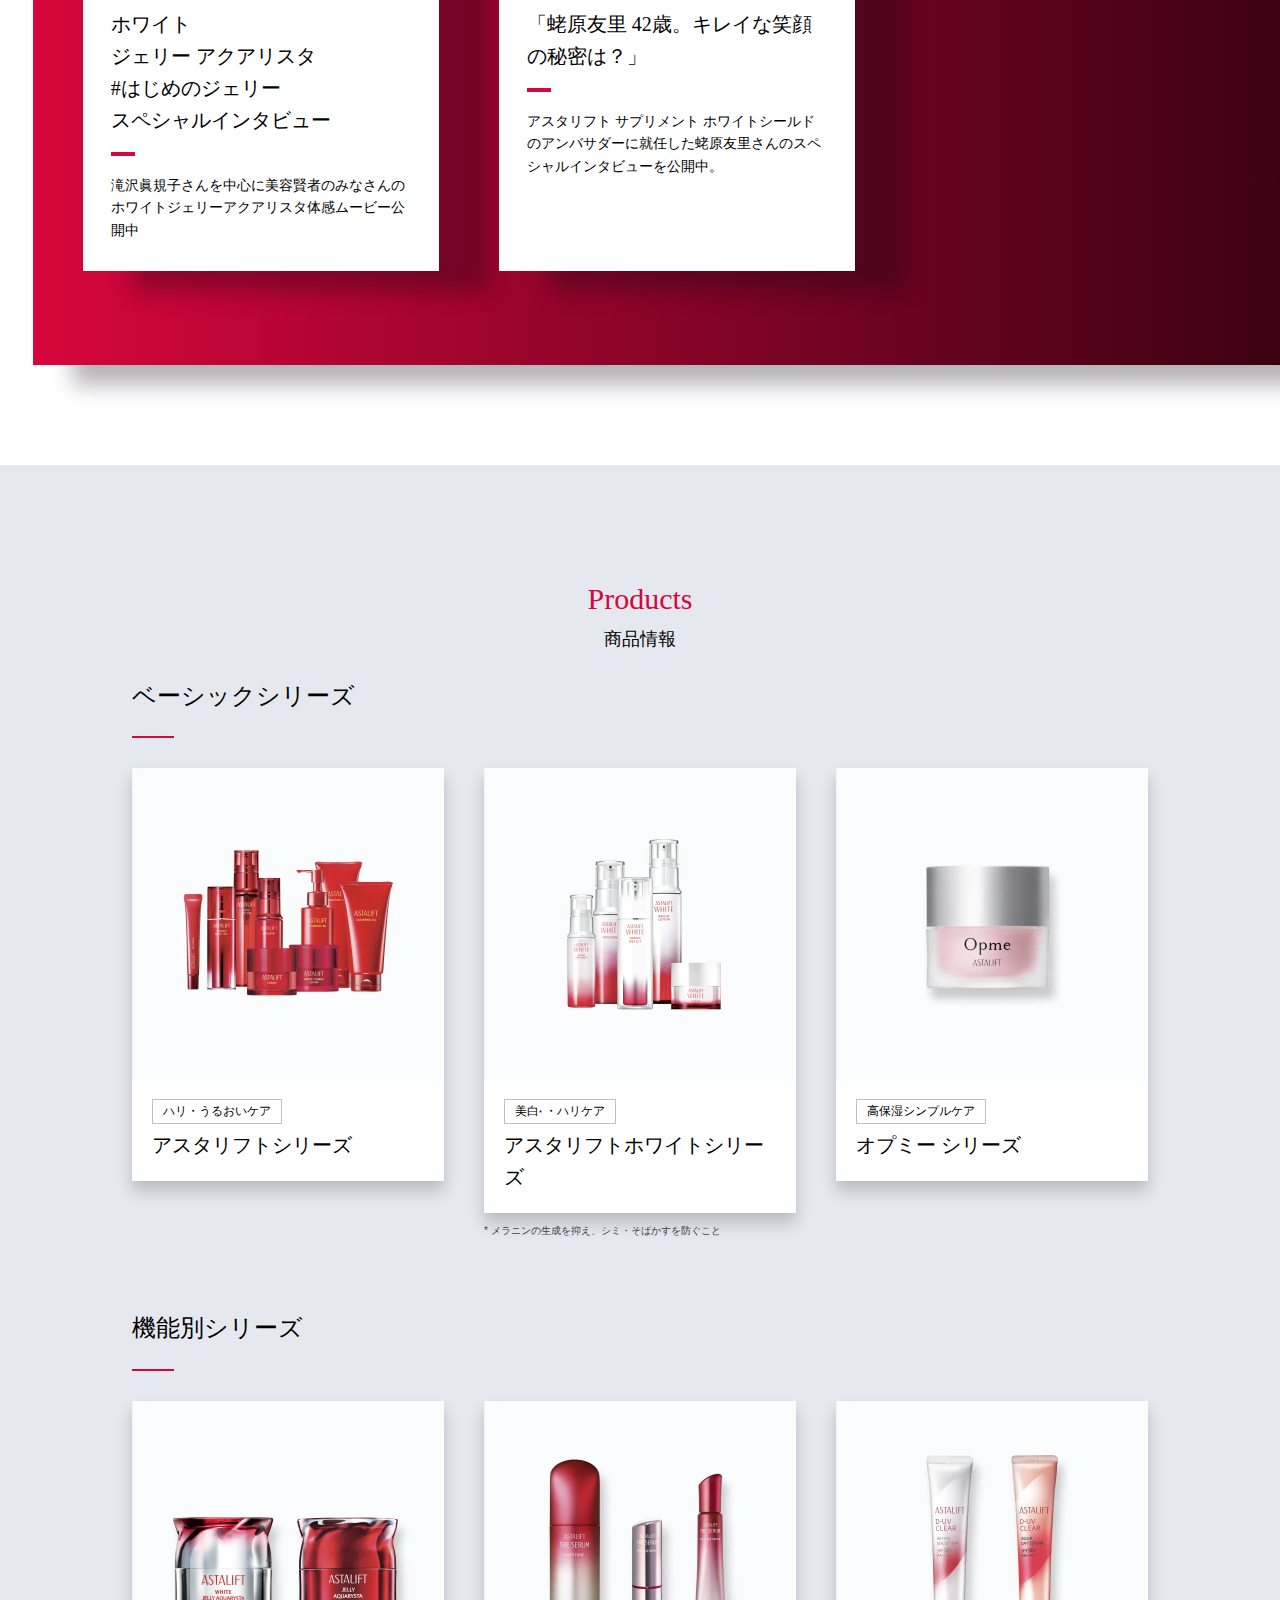
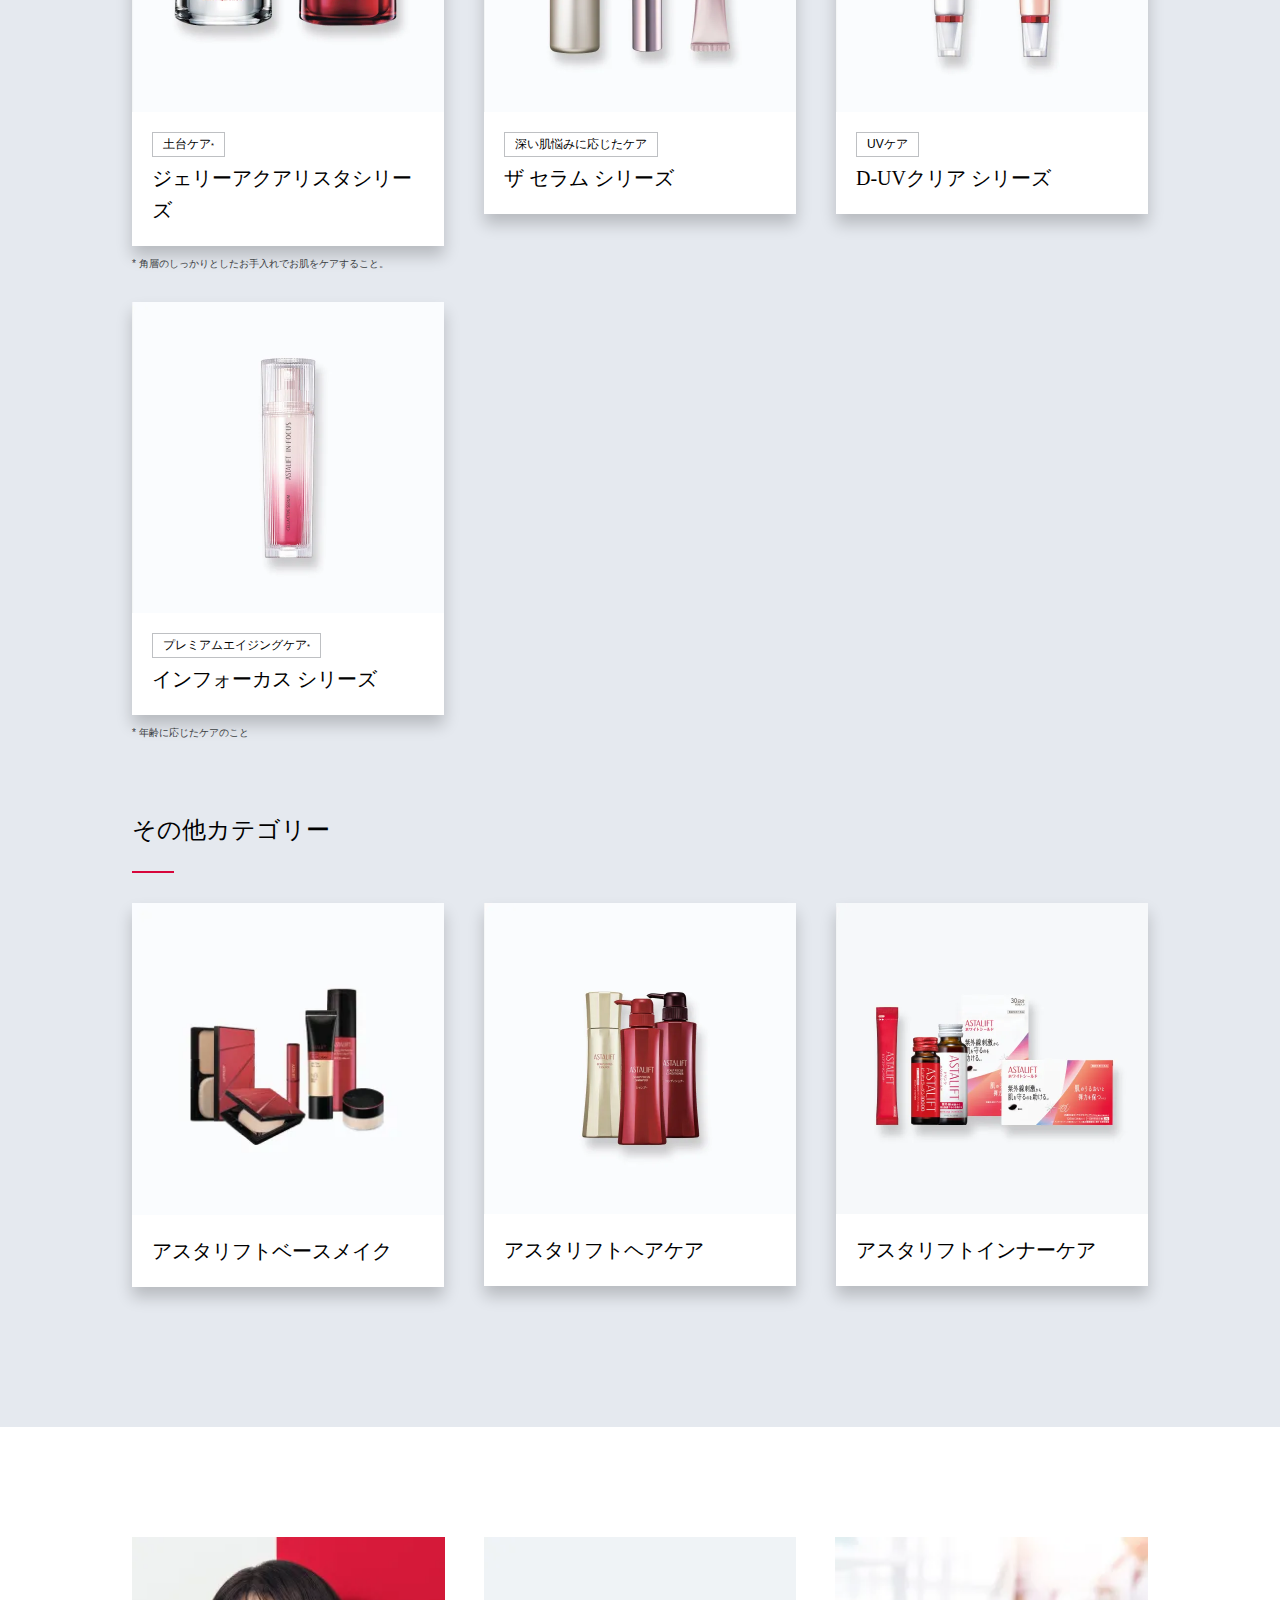
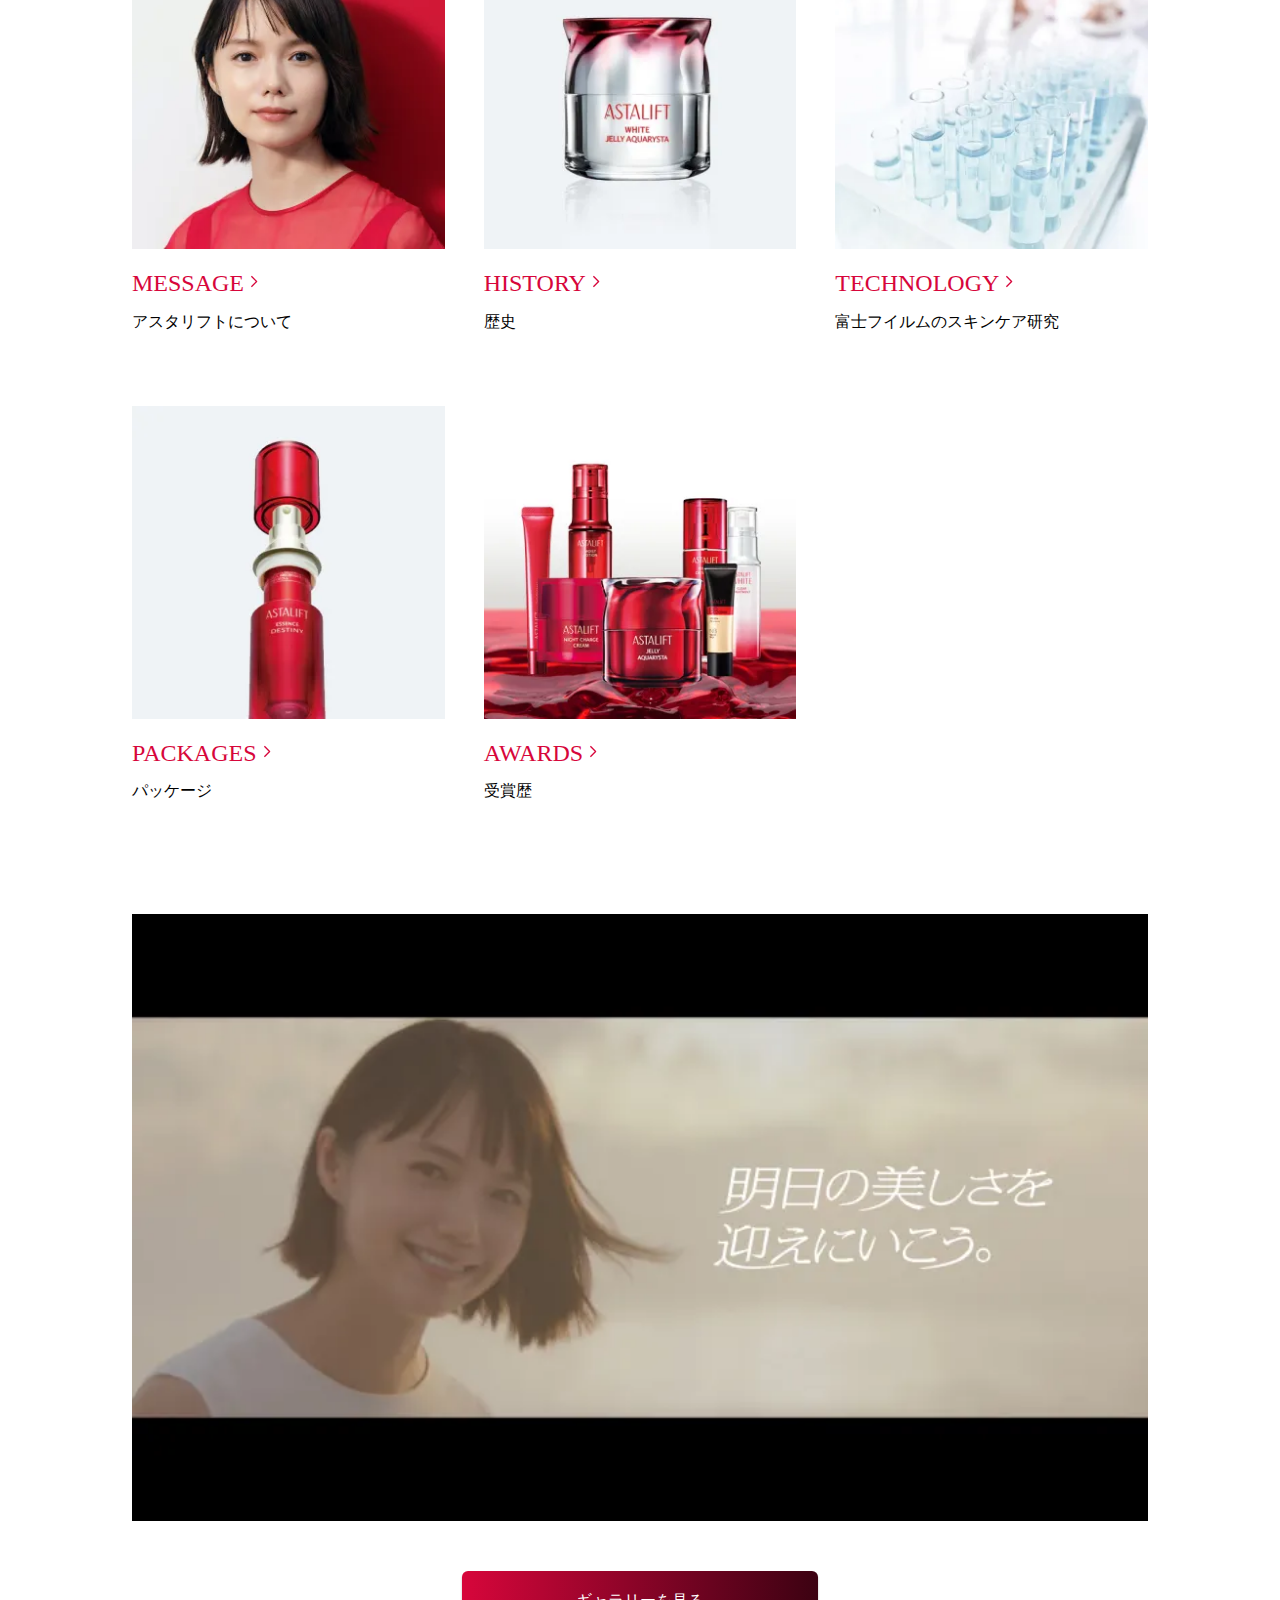
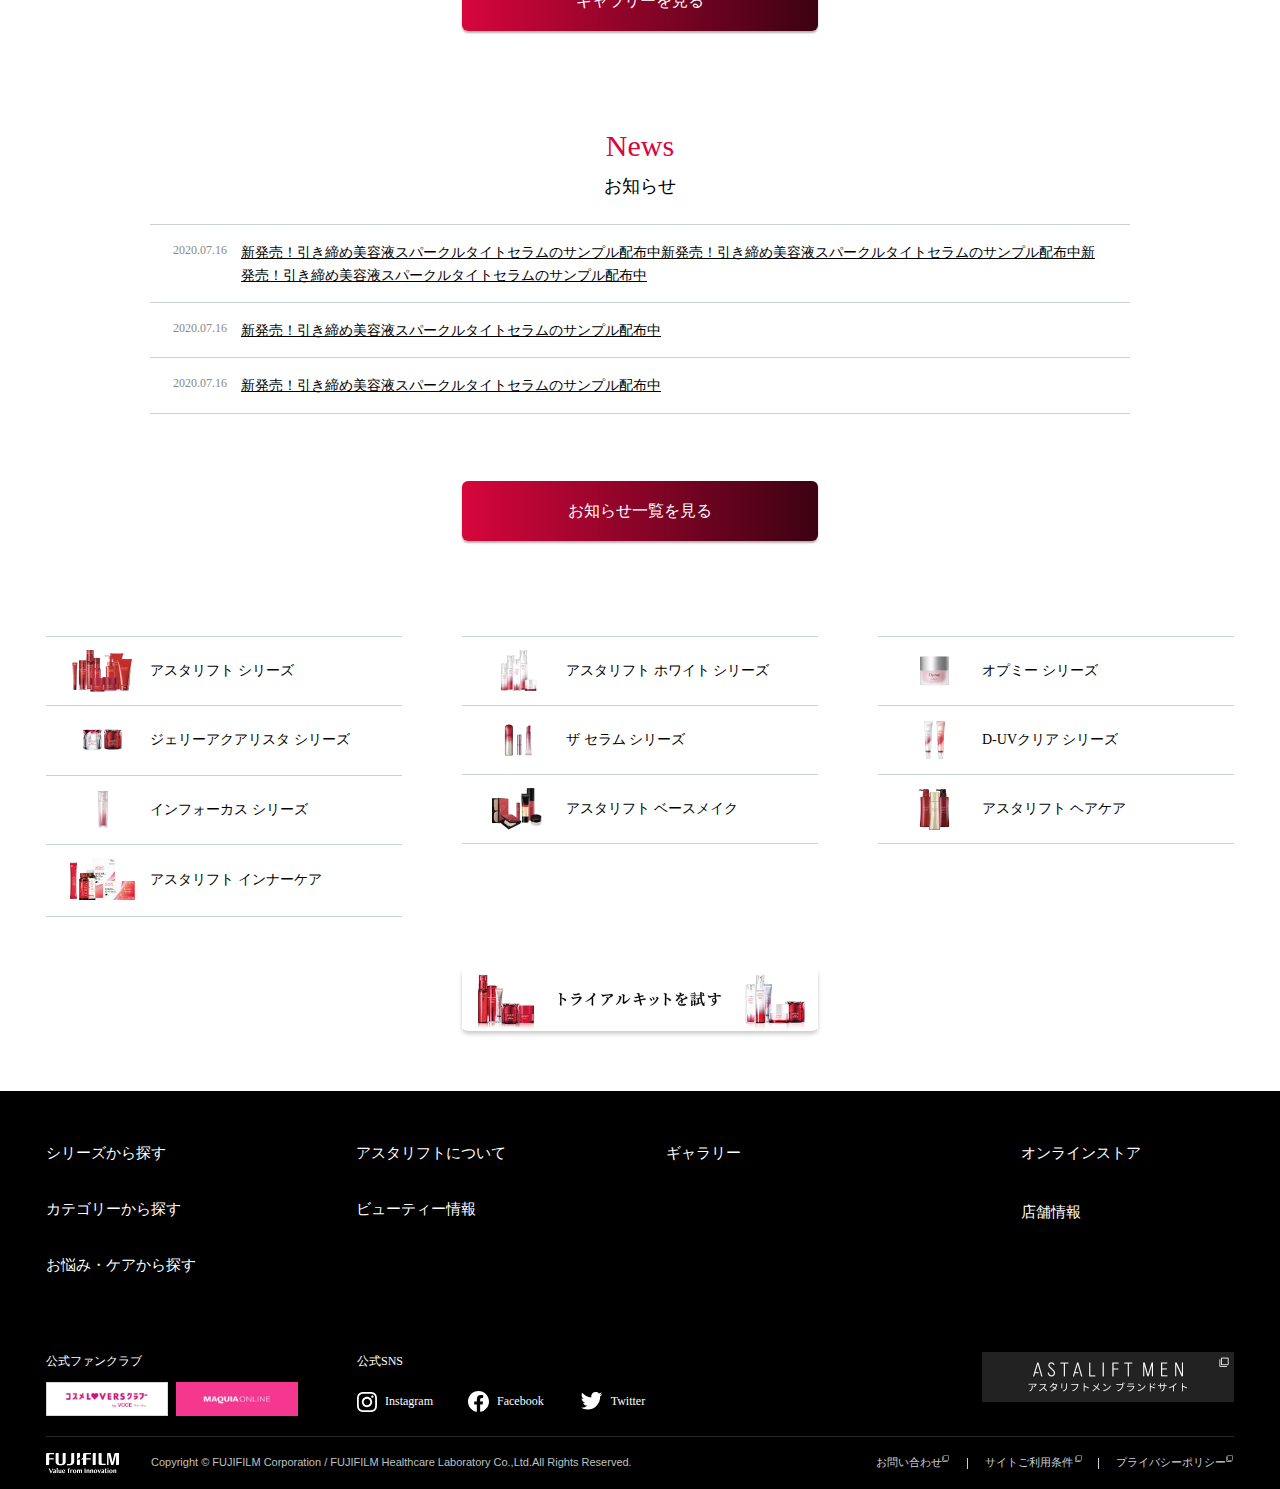
==== commit 4d81f83c: "ナビゲーションメニューjs作成途中" ====
--- a/astalift-second/index.html
+++ b/astalift-second/index.html
@@ -58,6 +58,45 @@
                 <div class="hamburger-icon__line" id="hamburgerLineThree"></div>
             </div>
         </div>
+
+        <div class="nav-sp" id="navSp">
+            <ul class="nav-sp__list">
+                <li class="nav-sp__item">
+                    <a class="nav-sp__link" href="">シリーズから探す</a>
+                </li>
+                <li class="nav-sp__item">
+                    <a class="nav-sp__link" href="">カテゴリーから探す</a>
+                </li>
+                <li class="nav-sp__item">
+                    <a class="nav-sp__link" href="">アスタリフトについて</a>
+                </li>
+                <li class="nav-sp__item">
+                    <a class="nav-sp__link" href="">ビューティー情報</a>
+                </li>
+                <li class="nav-sp__item">
+                    <a class="nav-sp__link" href="">ギャラリー</a>
+                </li>
+            </ul>
+            <div class="nav-sp__padding">
+                <div class="nav-sp__padding__trial">
+                    <a class="nav-sp__padding__trial-link" href="">トライアルキットを試す</a>
+                </div>
+                <ul class="nav-sp__padding__list">
+                    <li class="nav-sp__padding__item">
+                        <a class="nav-sp__padding__link" href="">オンラインストア</a>
+                    </li>
+                    <li class="nav-sp__padding__item">
+                        <a class="nav-sp__padding__link" href="">店舗情報</a>
+                    </li>
+                </ul>
+                <div class="nav-sp__padding__astaliftmen">
+                    <a class="nav-sp__padding__astaliftmen-link" href="">
+                        <img class="nav-sp__padding__astaliftmen-img" src="/astalift-second/assets/images/spheader-men.jpeg" alt="アスタリフト メン ブランドサイト">
+                    </a>
+                </div>
+            </div>
+        </div>
+
         <div class="header-pc">
             <ul class="header-pc__primary-list">
                 <li class="header-pc__primary-item">
@@ -84,43 +123,6 @@
         </div>
     </header>
 
-    <div class="nav-sp">
-        <ul class="nav-sp__list">
-            <li class="nav-sp__item">
-                <a class="nav-sp__link" href="">シリーズから探す</a>
-            </li>
-            <li class="nav-sp__item">
-                <a class="nav-sp__link" href="">カテゴリーから探す</a>
-            </li>
-            <li class="nav-sp__item">
-                <a class="nav-sp__link" href="">アスタリフトについて</a>
-            </li>
-            <li class="nav-sp__item">
-                <a class="nav-sp__link" href="">ビューティー情報</a>
-            </li>
-            <li class="nav-sp__item">
-                <a class="nav-sp__link" href="">ギャラリー</a>
-            </li>
-        </ul>
-        <div class="nav-sp__padding">
-            <div class="nav-sp__padding__trial">
-                <a class="nav-sp__padding__trial-link" href="">トライアルキットを試す</a>
-            </div>
-            <ul class="nav-sp__padding__list">
-                <li class="nav-sp__padding__item">
-                    <a class="nav-sp__padding__link" href="">オンラインストア</a>
-                </li>
-                <li class="nav-sp__padding__item">
-                    <a class="nav-sp__padding__link" href="">店舗情報</a>
-                </li>
-            </ul>
-            <div class="nav-sp__padding__astaliftmen">
-                <a class="nav-sp__padding__astaliftmen-link" href="">
-                    <img class="nav-sp__padding__astaliftmen-img" src="/astalift-second/assets/images/spheader-men.jpeg" alt="アスタリフト メン ブランドサイト">
-                </a>
-            </div>
-        </div>
-    </div>
 
 
     <div class="main">
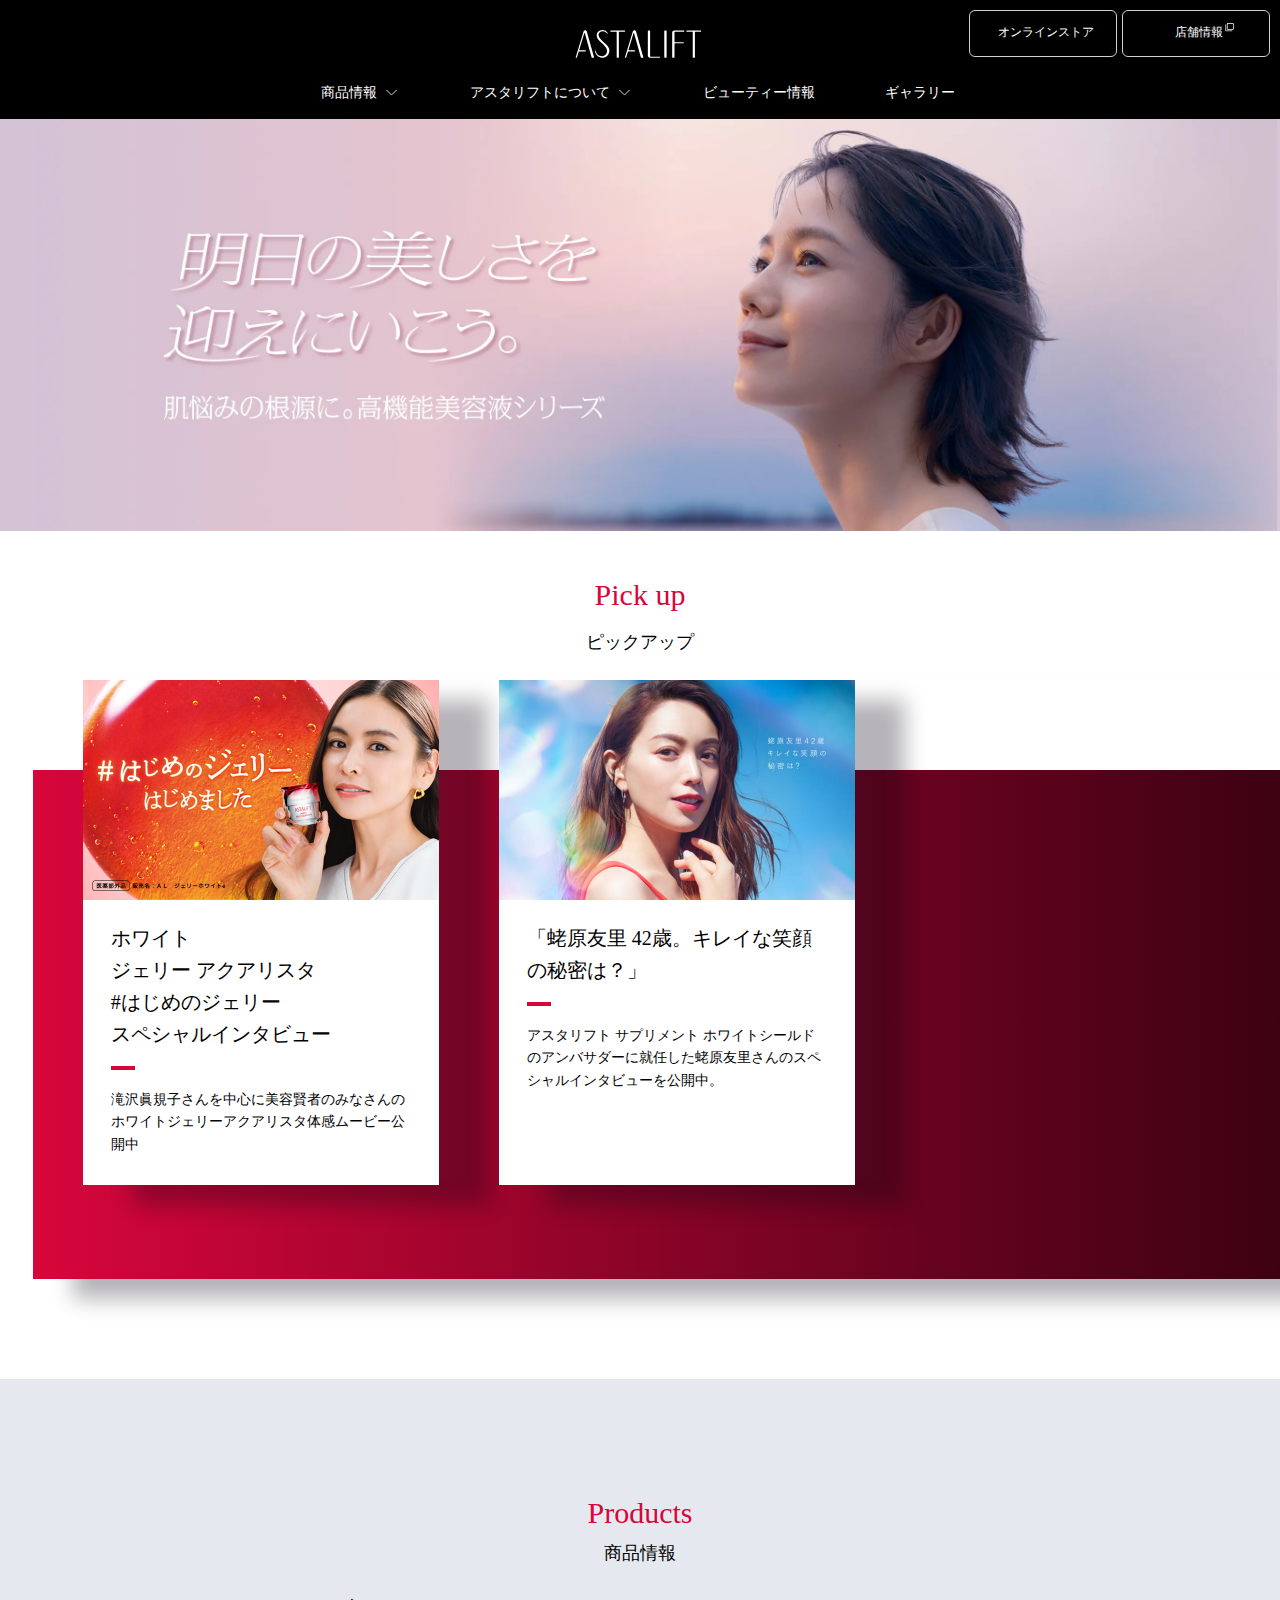
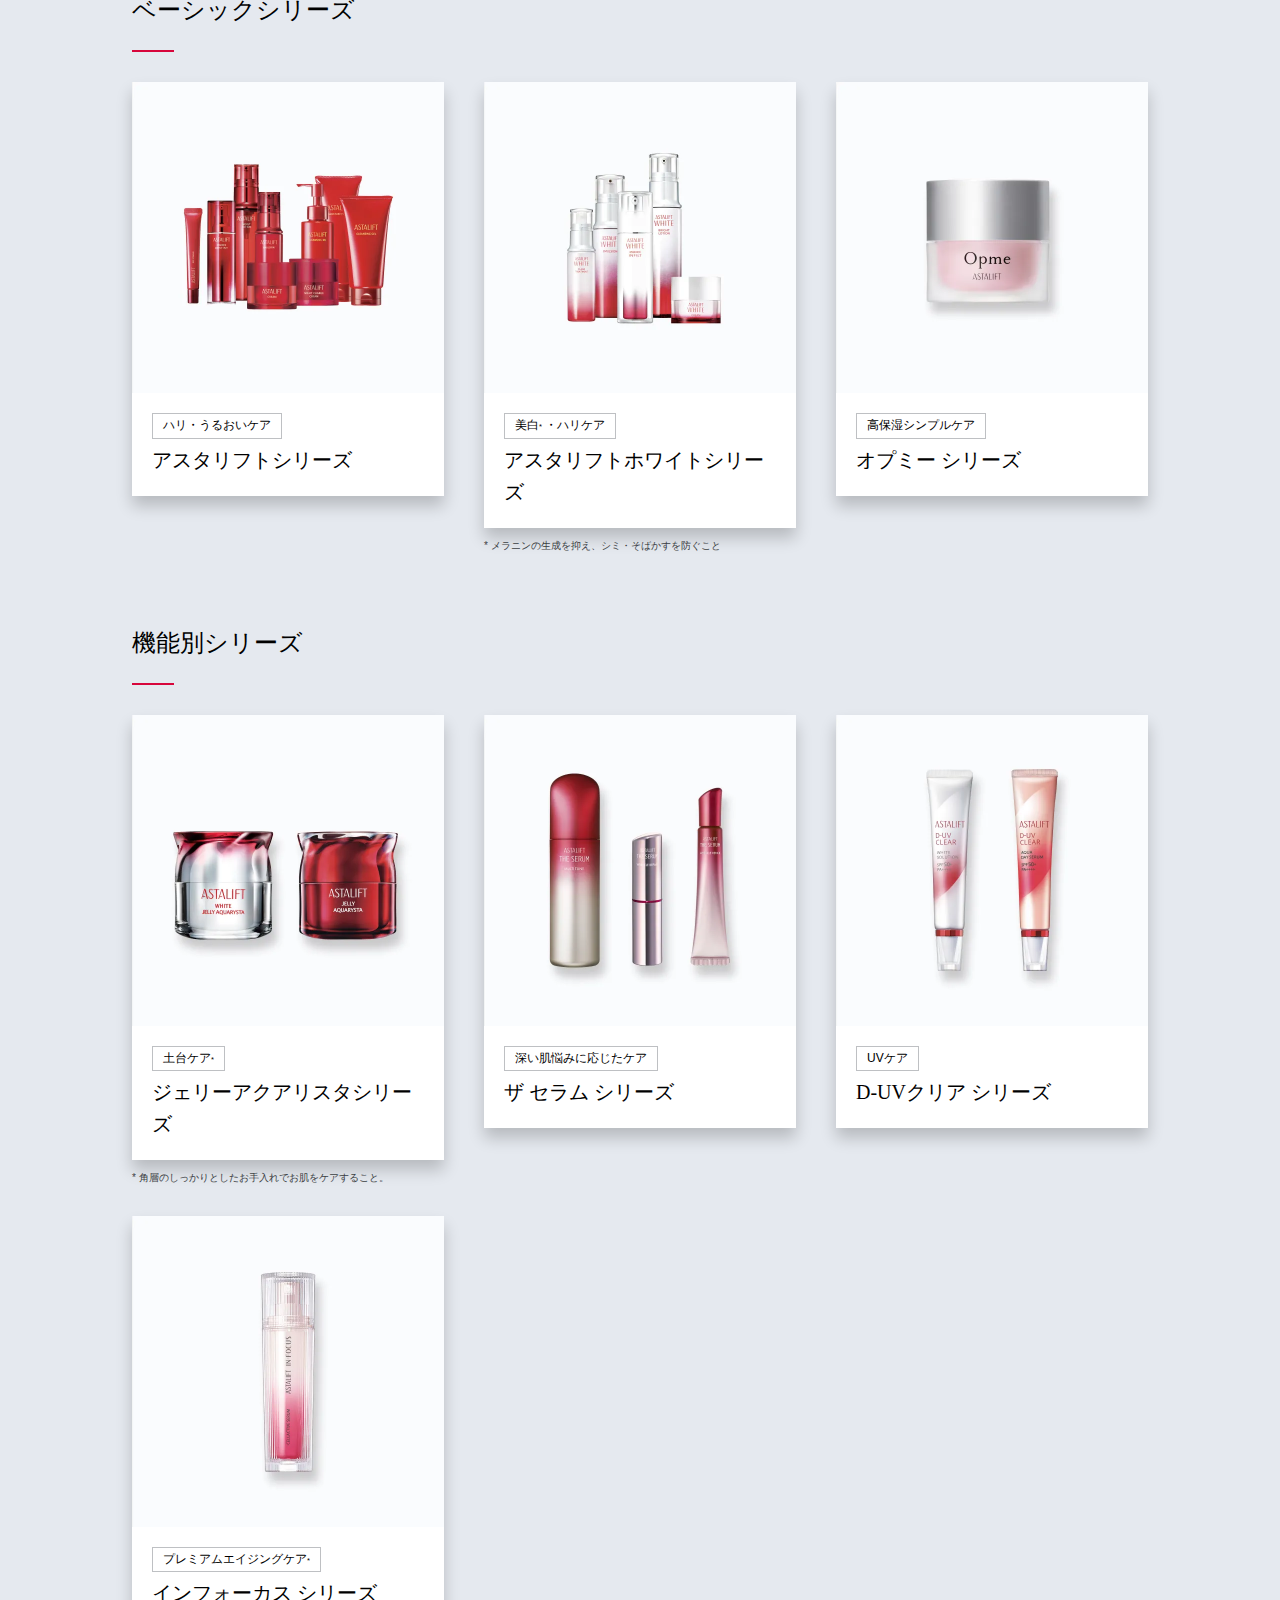
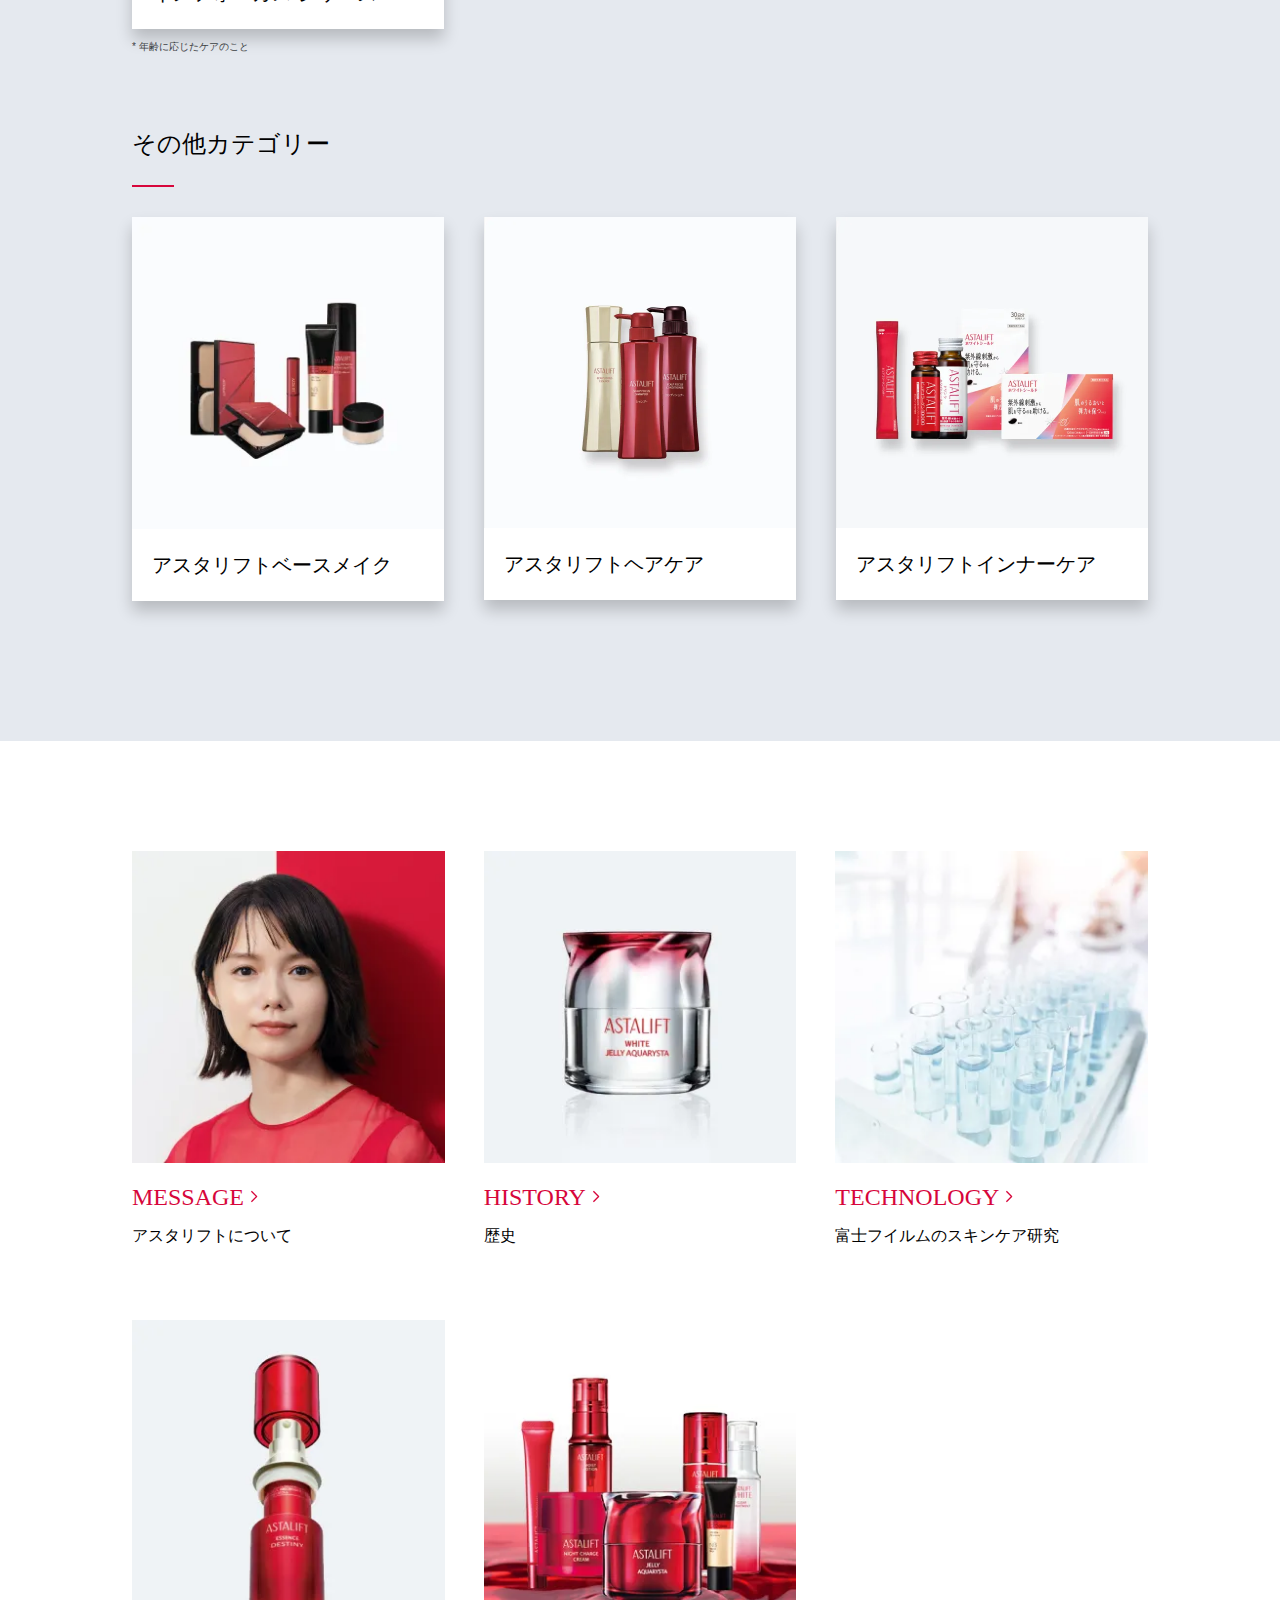
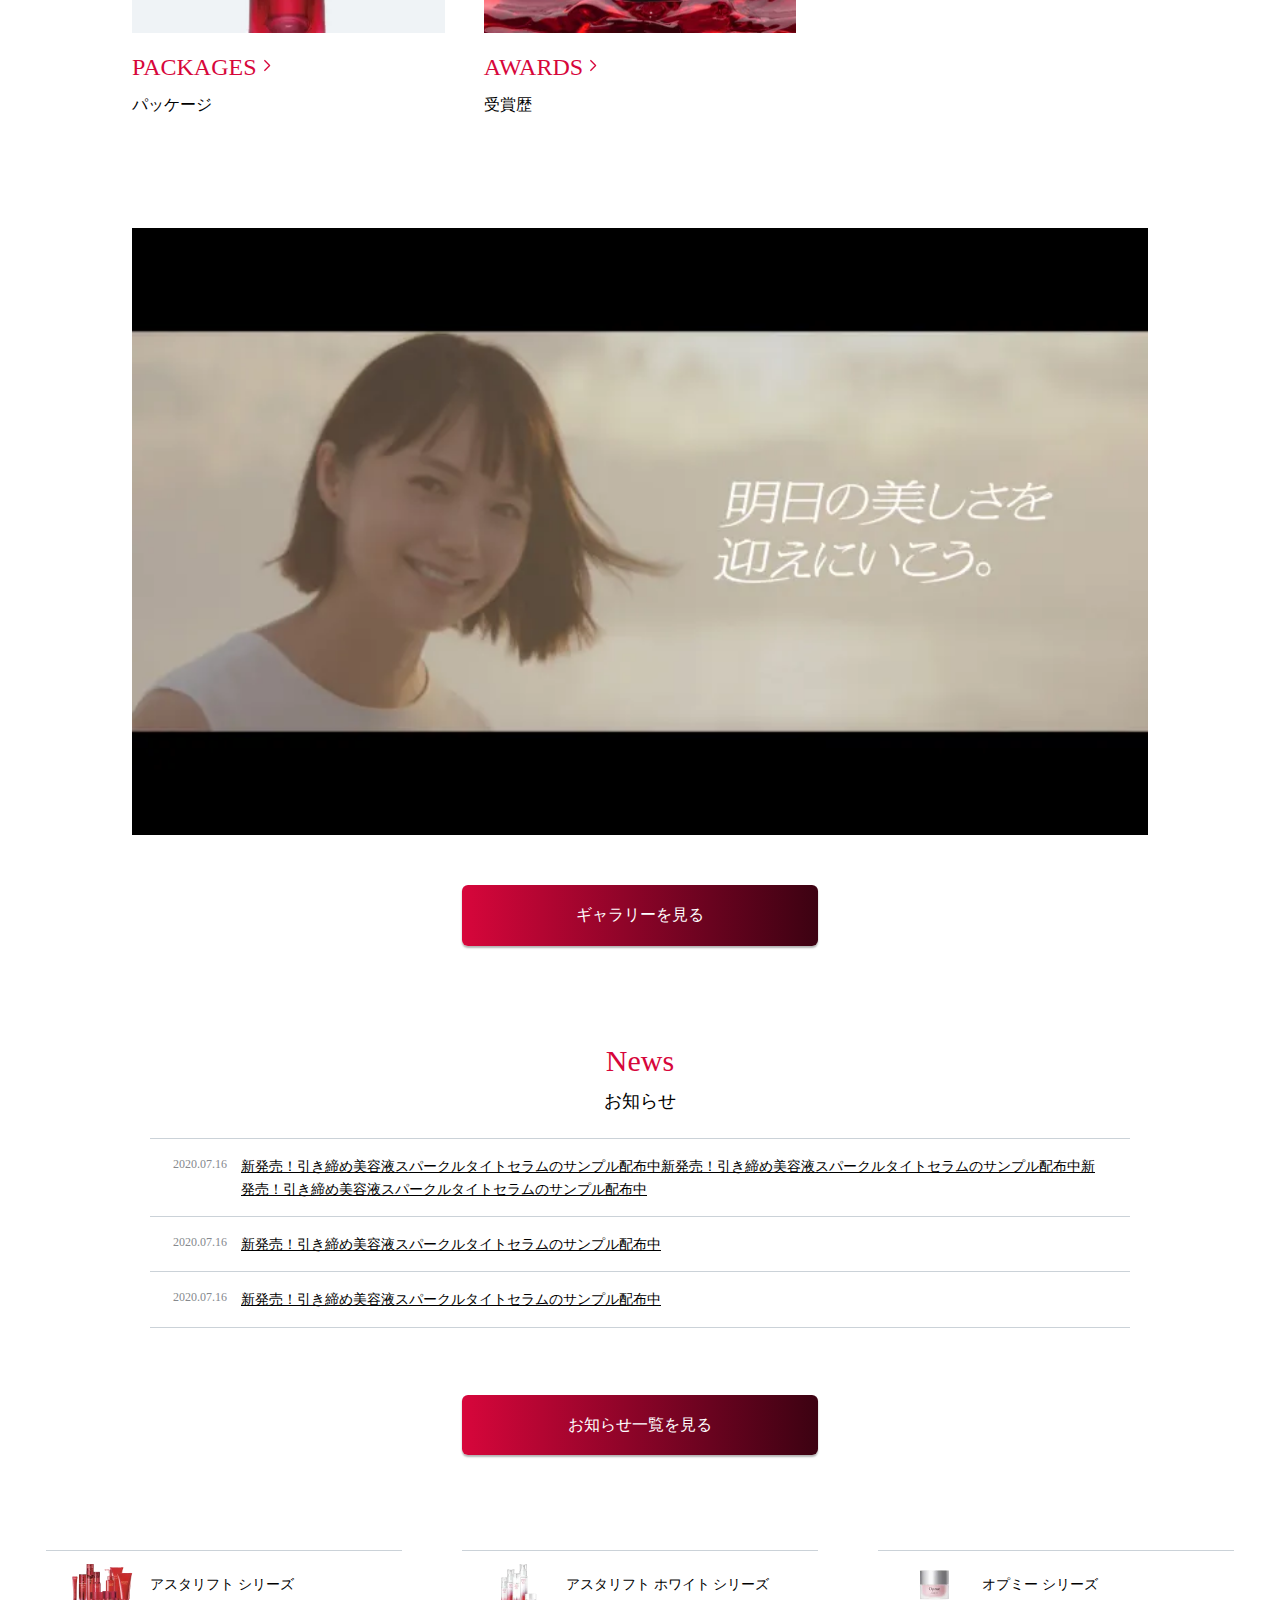
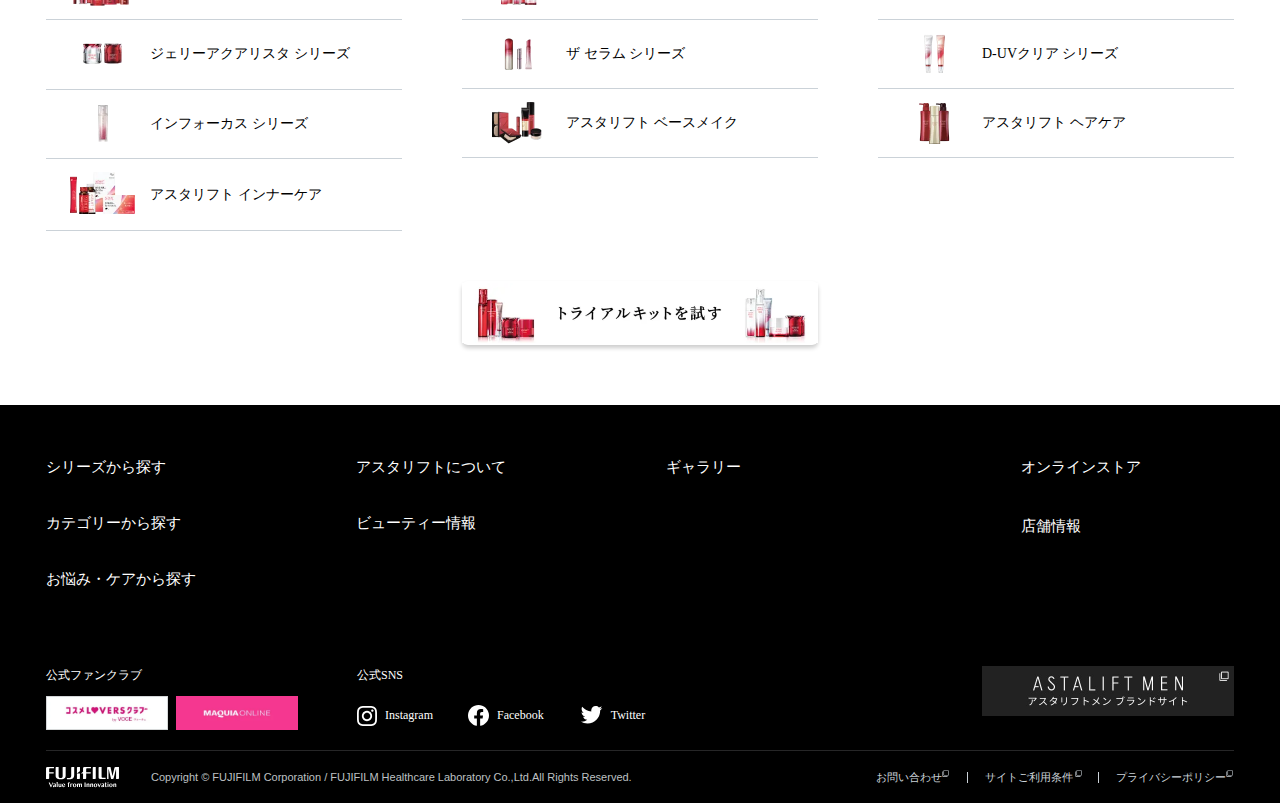
==== commit 5bf852be: "spナビゲーションメニューjs作成完了" ====
--- a/astalift-second/index.html
+++ b/astalift-second/index.html
@@ -59,44 +59,6 @@
             </div>
         </div>
 
-        <div class="nav-sp" id="navSp">
-            <ul class="nav-sp__list">
-                <li class="nav-sp__item">
-                    <a class="nav-sp__link" href="">シリーズから探す</a>
-                </li>
-                <li class="nav-sp__item">
-                    <a class="nav-sp__link" href="">カテゴリーから探す</a>
-                </li>
-                <li class="nav-sp__item">
-                    <a class="nav-sp__link" href="">アスタリフトについて</a>
-                </li>
-                <li class="nav-sp__item">
-                    <a class="nav-sp__link" href="">ビューティー情報</a>
-                </li>
-                <li class="nav-sp__item">
-                    <a class="nav-sp__link" href="">ギャラリー</a>
-                </li>
-            </ul>
-            <div class="nav-sp__padding">
-                <div class="nav-sp__padding__trial">
-                    <a class="nav-sp__padding__trial-link" href="">トライアルキットを試す</a>
-                </div>
-                <ul class="nav-sp__padding__list">
-                    <li class="nav-sp__padding__item">
-                        <a class="nav-sp__padding__link" href="">オンラインストア</a>
-                    </li>
-                    <li class="nav-sp__padding__item">
-                        <a class="nav-sp__padding__link" href="">店舗情報</a>
-                    </li>
-                </ul>
-                <div class="nav-sp__padding__astaliftmen">
-                    <a class="nav-sp__padding__astaliftmen-link" href="">
-                        <img class="nav-sp__padding__astaliftmen-img" src="/astalift-second/assets/images/spheader-men.jpeg" alt="アスタリフト メン ブランドサイト">
-                    </a>
-                </div>
-            </div>
-        </div>
-
         <div class="header-pc">
             <ul class="header-pc__primary-list">
                 <li class="header-pc__primary-item">
@@ -122,6 +84,44 @@
             </ul>
         </div>
     </header>
+
+    <div class="nav-sp nav-sp--sab" id="navSp">
+        <ul class="nav-sp__list">
+            <li class="nav-sp__item">
+                <a class="nav-sp__link" href="">シリーズから探す</a>
+            </li>
+            <li class="nav-sp__item">
+                <a class="nav-sp__link" href="">カテゴリーから探す</a>
+            </li>
+            <li class="nav-sp__item">
+                <a class="nav-sp__link" href="">アスタリフトについて</a>
+            </li>
+            <li class="nav-sp__item">
+                <a class="nav-sp__link" href="">ビューティー情報</a>
+            </li>
+            <li class="nav-sp__item">
+                <a class="nav-sp__link" href="">ギャラリー</a>
+            </li>
+        </ul>
+        <div class="nav-sp__padding">
+            <div class="nav-sp__padding__trial">
+                <a class="nav-sp__padding__trial-link" href="">トライアルキットを試す</a>
+            </div>
+            <ul class="nav-sp__padding__list">
+                <li class="nav-sp__padding__item">
+                    <a class="nav-sp__padding__link" href="">オンラインストア</a>
+                </li>
+                <li class="nav-sp__padding__item">
+                    <a class="nav-sp__padding__link" href="">店舗情報</a>
+                </li>
+            </ul>
+            <div class="nav-sp__padding__astaliftmen">
+                <a class="nav-sp__padding__astaliftmen-link" href="">
+                    <img class="nav-sp__padding__astaliftmen-img" src="/astalift-second/assets/images/spheader-men.jpeg" alt="アスタリフト メン ブランドサイト">
+                </a>
+            </div>
+        </div>
+    </div>
 
 
 
--- a/astalift-second/assets/css/style.css
+++ b/astalift-second/assets/css/style.css
@@ -13,7 +13,8 @@
 
 /* header */
 .header{
-    padding: 2.1rem 13.3rem 1.6rem 13.8rem;
+    /* padding: 2.1rem 13.3rem 1.6rem 13.8rem; */
+    padding: 2.1rem 0 1.6rem;
     display: flex;
     align-items: center;
     justify-content: center;
@@ -62,24 +63,129 @@
     transition: .3s all ease;
 }
 
-/* 動かすためのモディファイや */
+/* 動かすためのモディファイあ */
 .hamburger-icon__line--left{
     /* 変形:角度 */
     transform: rotate(45deg);
 }
-/* 動かすためのモディファイや */
+/* 動かすためのモディファイあ */
 .hamburger-icon__line--right{
     /* 変形:角度 */
     transform: rotate(-45deg);
     position: absolute;
 }
-/* 動かすためのモディファイや */
+/* 動かすためのモディファイあ */
 .hamburger-icon__line--none{
     display: none;
 }
-/* 動かすためのモディファイや */
+/* 動かすためのモディファイあ */
 .hamburger-icon--open{
     top: 3rem;
+}
+
+.nav-sp--slide{
+    width: 100%;
+    height: auto;
+    max-height: fit-content;
+    opacity: 1;
+    overflow-y: hidden;
+}
+
+/* nav-sp */
+.nav-sp{
+    background-color: var(--colortWhite);
+    height: 100vh;
+}
+.nav-sp--sab{
+    opacity: 0;
+    max-height: 0;
+    height: auto;
+    /* overflow-y: clip; */
+}
+.nav-sp__list{
+    margin-bottom: 4.5rem;
+}
+.nav-sp__item{
+    border-bottom: 0.1rem solid var(--lineGray);
+}
+.nav-sp__link{
+    display: flex;
+    align-items: center;
+    justify-content: space-between;
+    color: var(--colorBlack);
+    font-size: 1.6rem;
+    line-height: 1.6;
+    padding: 2.0rem 1.9rem;
+    font-family: "Noto Serif JP", serif;
+}
+.nav-sp__link::after{
+    content: "";
+    display: block;
+    background-image: url(/astalift-second/assets/images/red-arrow.svg);
+    background-size: contain;
+    background-repeat: no-repeat;
+    width: 0.8rem;
+    height: 0.8rem;
+}
+.nav-sp__padding{
+    padding: 0 2.0rem;
+}
+.nav-sp__padding__trial{
+    margin-bottom: 2.0rem;
+}
+.nav-sp__padding__trial-link{
+    display: flex;
+    align-items: center;
+    justify-content: center;
+    color: var(--colortWhite);
+    font-size: 1.6rem;
+    font-family: "Noto Serif JP", serif;
+    padding: 2.0rem 0;
+    border-radius: 0.6rem;
+    background: linear-gradient(to right, rgba(215, 6, 59, 1) ,rgba(105, 3, 31, 1) , black 140%);
+}
+.nav-sp__padding__list{
+    display: flex;
+    align-items: center;
+    justify-content: space-between;
+    margin-bottom: 3.0rem;
+}
+.nav-sp__padding__item{
+    display: flex;
+    align-items: center;
+    justify-content: center;
+    border: 0.1rem solid var(--mainRed);
+    border-radius: 0.6rem;
+    padding: 1.7rem 0;
+    width: calc(( 100% - 1.5rem ) / 2 );
+}
+.nav-sp__padding__link{
+    display: flex;
+    justify-content: center;
+    color: var(--mainRed);
+    font-size: 1.2rem;
+    line-height: 1.6;
+    font-family: "Noto Serif JP", serif;
+}
+.nav-sp__padding__link::after{
+    content: "";
+    display: block;
+    background-image: url("/astalift-second/assets/images/link_icon_red.png");
+    background-size: contain;
+    background-repeat: no-repeat;
+    width: 1.0rem;
+    height: 1.0rem;
+    margin-left: 0.3rem;
+}
+.nav-sp__padding__astaliftmen{
+    margin-bottom: 5.0rem;
+}
+.nav-sp__padding__astaliftmen-link{
+    display: block;
+}
+.nav-sp__padding__astaliftmen-img{
+    display: block;
+    width: 100%;
 }
 
 .header-pc{
@@ -168,95 +274,6 @@
     }
 }
 
-/* nav-sp */
-.nav-sp{
-    background-color: var(--colortWhite);
-}
-.nav-sp__list{
-    margin-bottom: 4.5rem;
-}
-.nav-sp__item{
-    border-bottom: 0.1rem solid var(--lineGray);
-}
-.nav-sp__link{
-    display: flex;
-    align-items: center;
-    justify-content: space-between;
-    color: var(--colorBlack);
-    font-size: 1.6rem;
-    line-height: 1.6;
-    padding: 2.0rem 1.9rem;
-    font-family: "Noto Serif JP", serif;
-}
-.nav-sp__link::after{
-    content: "";
-    display: block;
-    background-image: url(/astalift-second/assets/images/red-arrow.svg);
-    background-size: contain;
-    background-repeat: no-repeat;
-    width: 0.8rem;
-    height: 0.8rem;
-}
-.nav-sp__padding{
-    padding: 0 2.0rem;
-}
-.nav-sp__padding__trial{
-    margin-bottom: 2.0rem;
-}
-.nav-sp__padding__trial-link{
-    display: flex;
-    align-items: center;
-    justify-content: center;
-    color: var(--colortWhite);
-    font-size: 1.6rem;
-    font-family: "Noto Serif JP", serif;
-    padding: 2.0rem 0;
-    border-radius: 0.6rem;
-    background: linear-gradient(to right, rgba(215, 6, 59, 1) ,rgba(105, 3, 31, 1) , black 140%);
-}
-.nav-sp__padding__list{
-    display: flex;
-    align-items: center;
-    justify-content: space-between;
-    margin-bottom: 3.0rem;
-}
-.nav-sp__padding__item{
-    display: flex;
-    align-items: center;
-    justify-content: center;
-    border: 0.1rem solid var(--mainRed);
-    border-radius: 0.6rem;
-    padding: 1.7rem 0;
-    width: calc(( 100% - 1.5rem ) / 2 );
-}
-.nav-sp__padding__link{
-    display: flex;
-    justify-content: center;
-    color: var(--mainRed);
-    font-size: 1.2rem;
-    line-height: 1.6;
-    font-family: "Noto Serif JP", serif;
-}
-.nav-sp__padding__link::after{
-    content: "";
-    display: block;
-    background-image: url("/astalift-second/assets/images/link_icon_red.png");
-    background-size: contain;
-    background-repeat: no-repeat;
-    width: 1.0rem;
-    height: 1.0rem;
-    margin-left: 0.3rem;
-}
-.nav-sp__padding__astaliftmen{
-    margin-bottom: 5.0rem;
-}
-.nav-sp__padding__astaliftmen-link{
-    display: block;
-}
-.nav-sp__padding__astaliftmen-img{
-    display: block;
-    width: 100%;
-}
 
 
 /* main-visual */
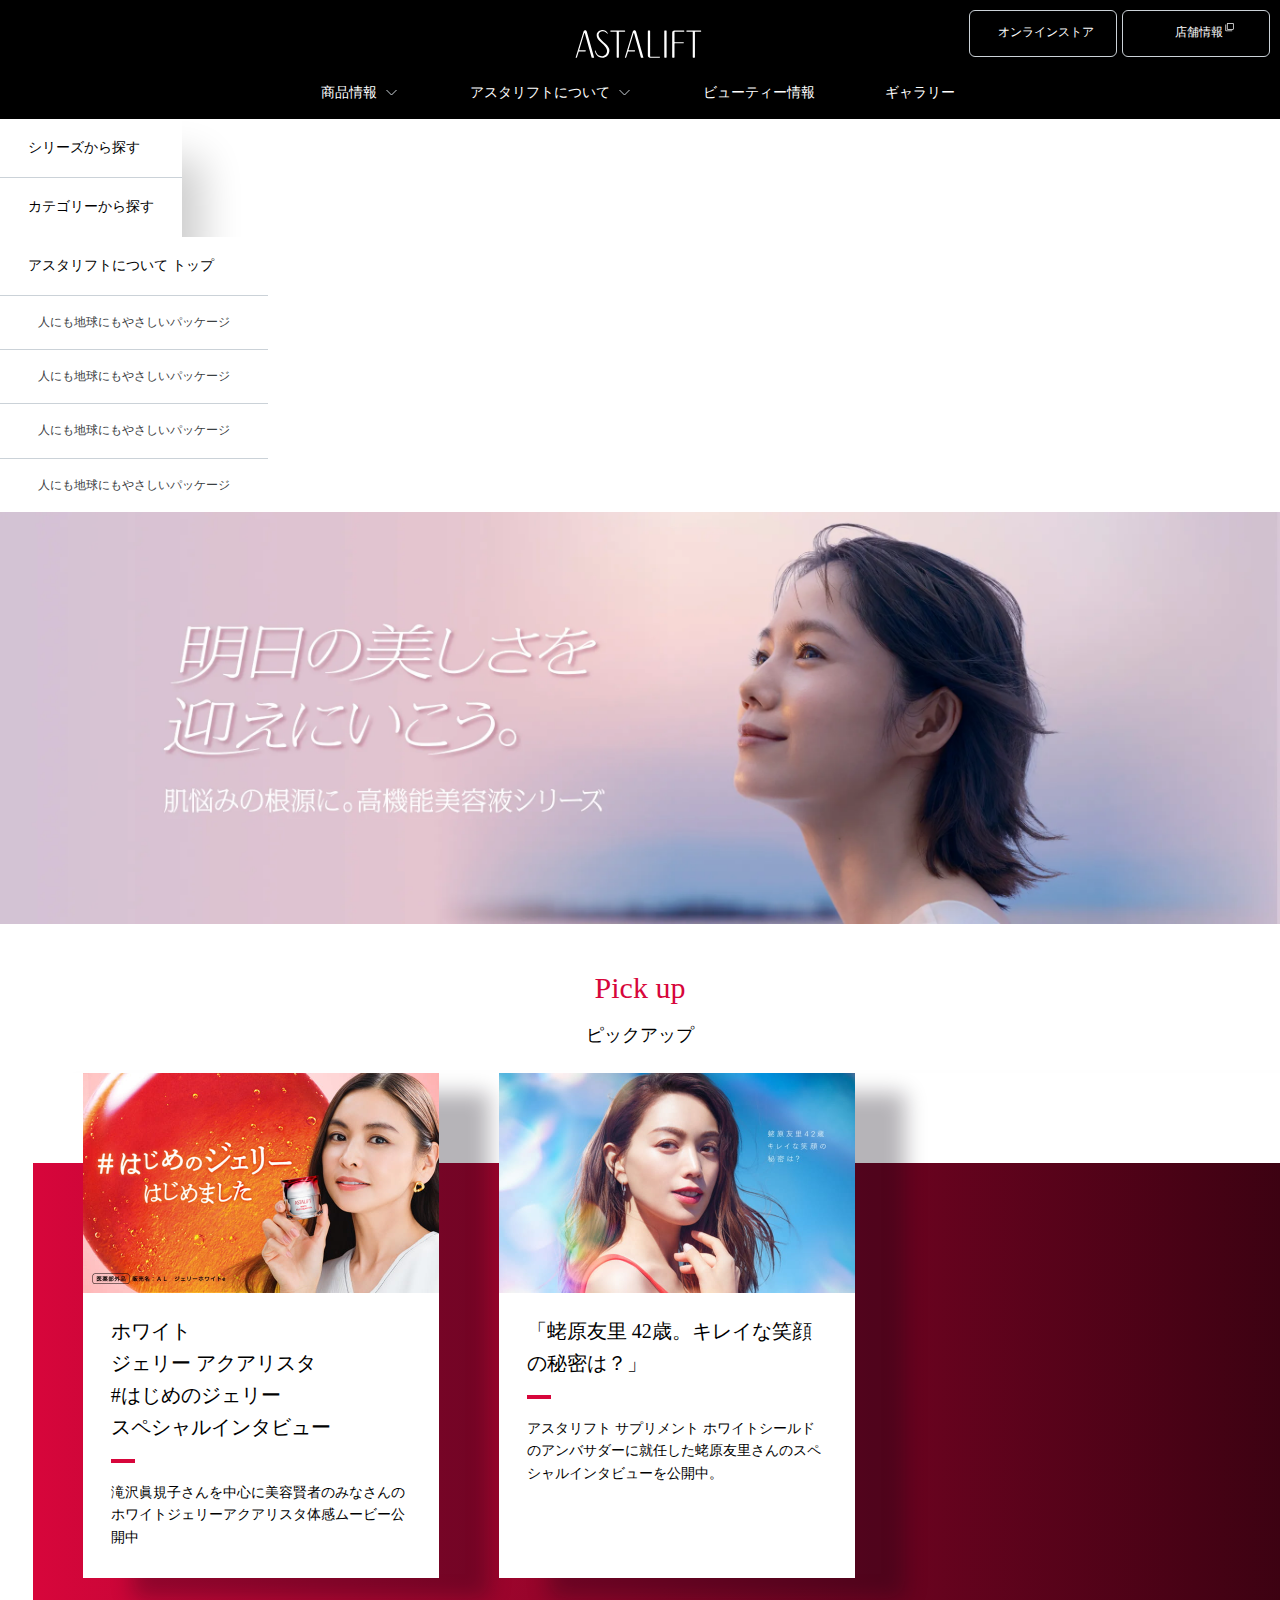
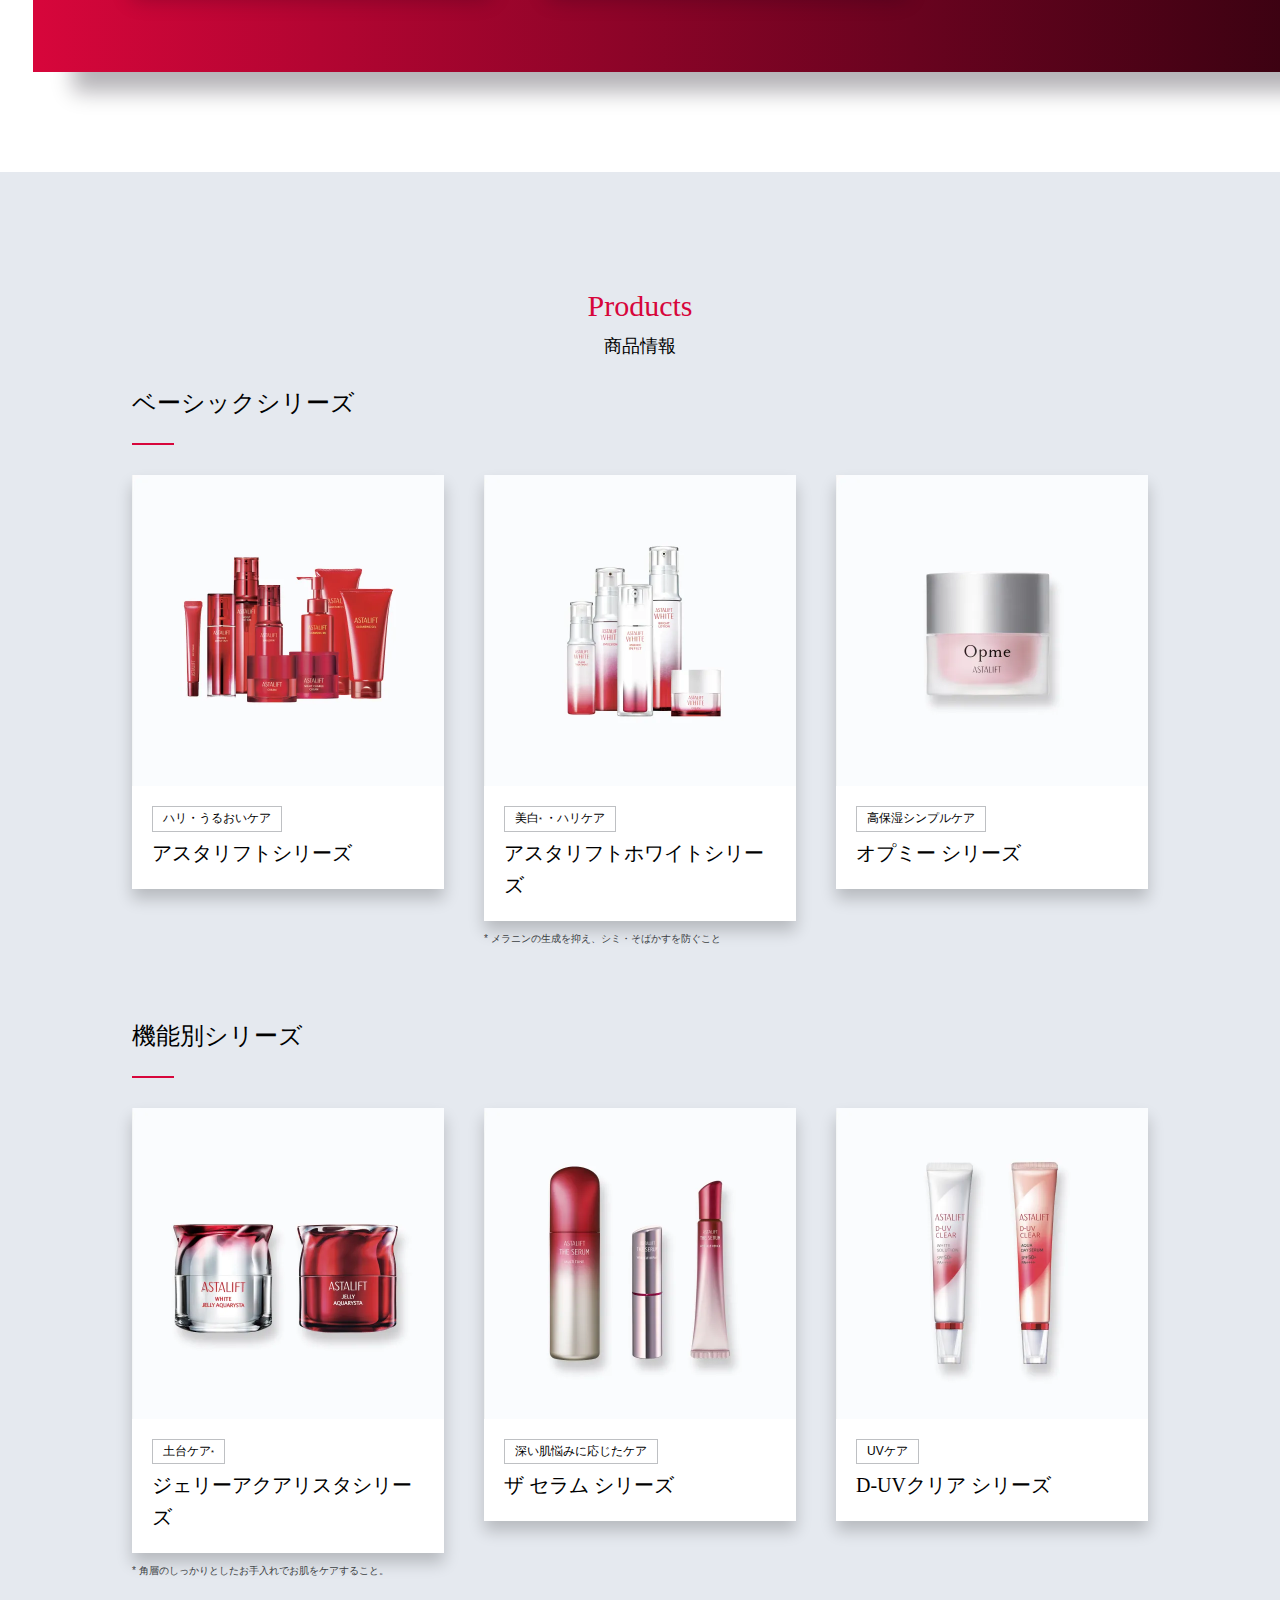
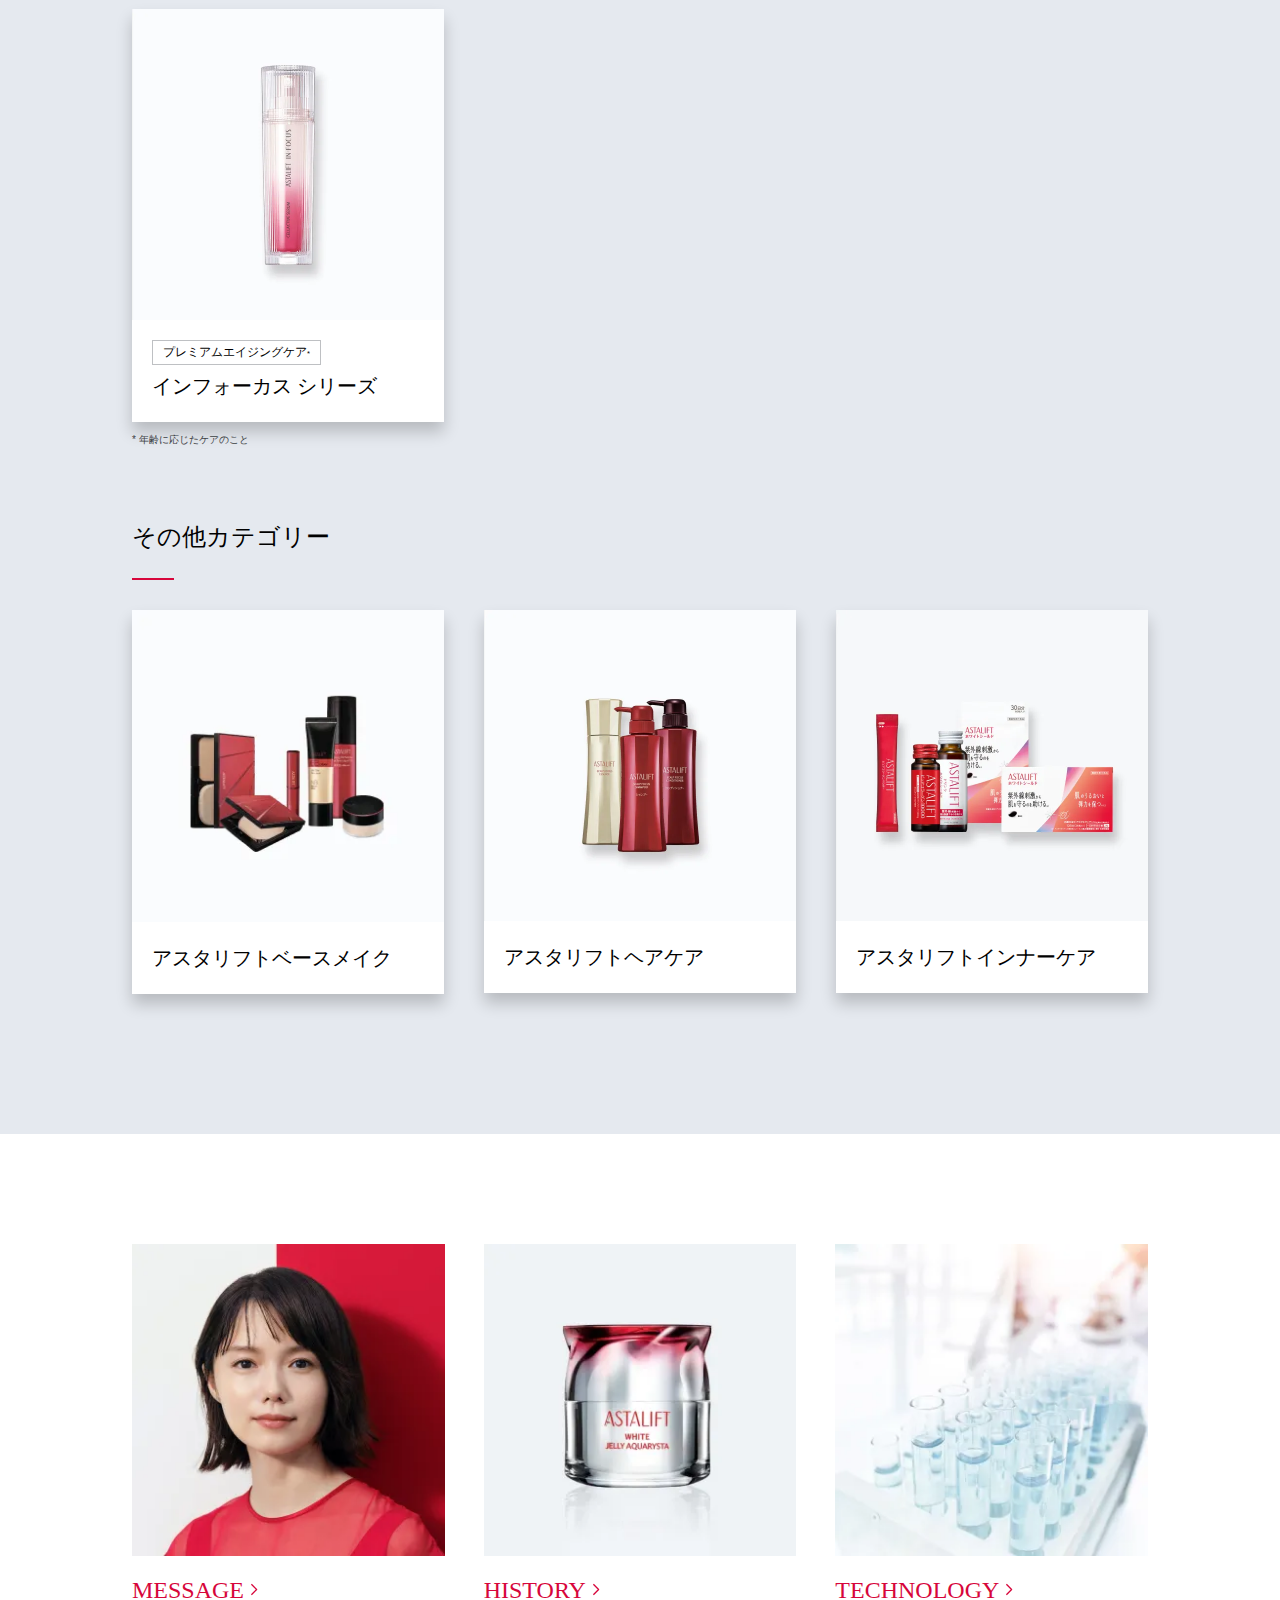
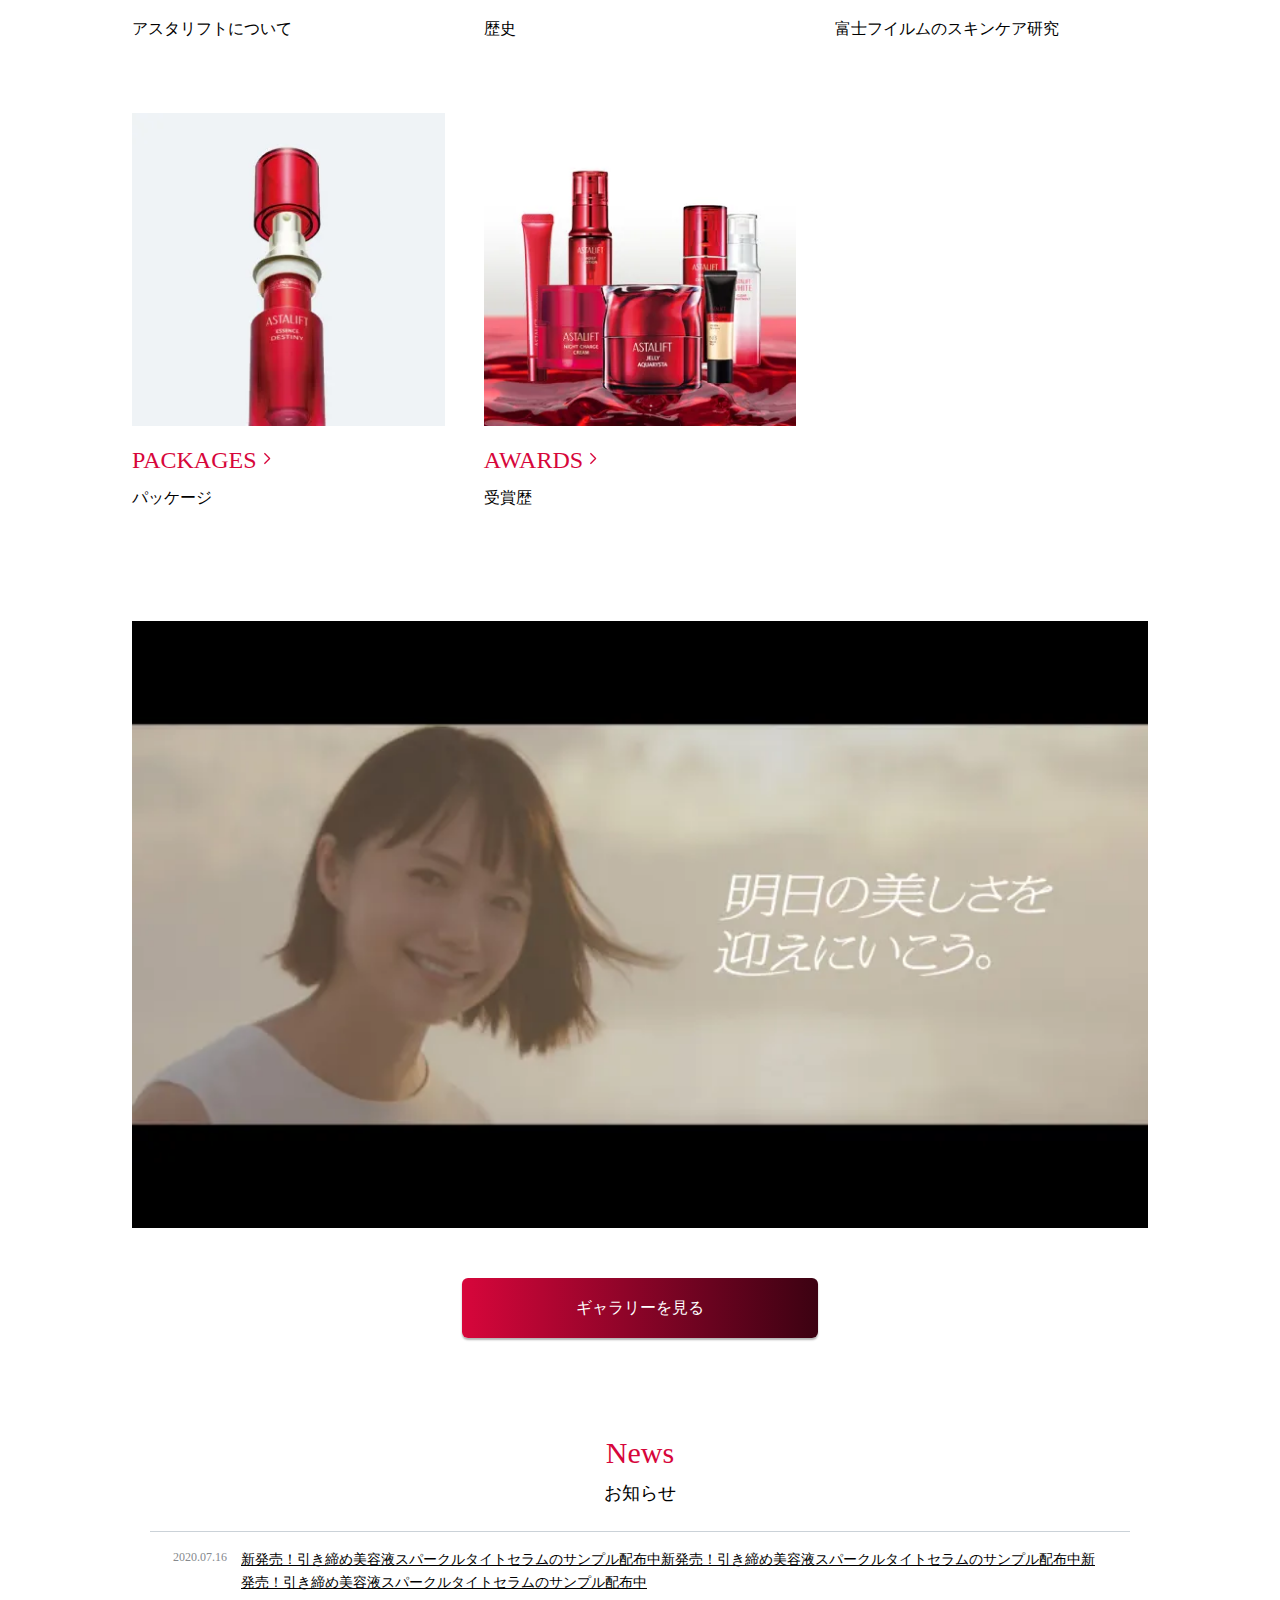
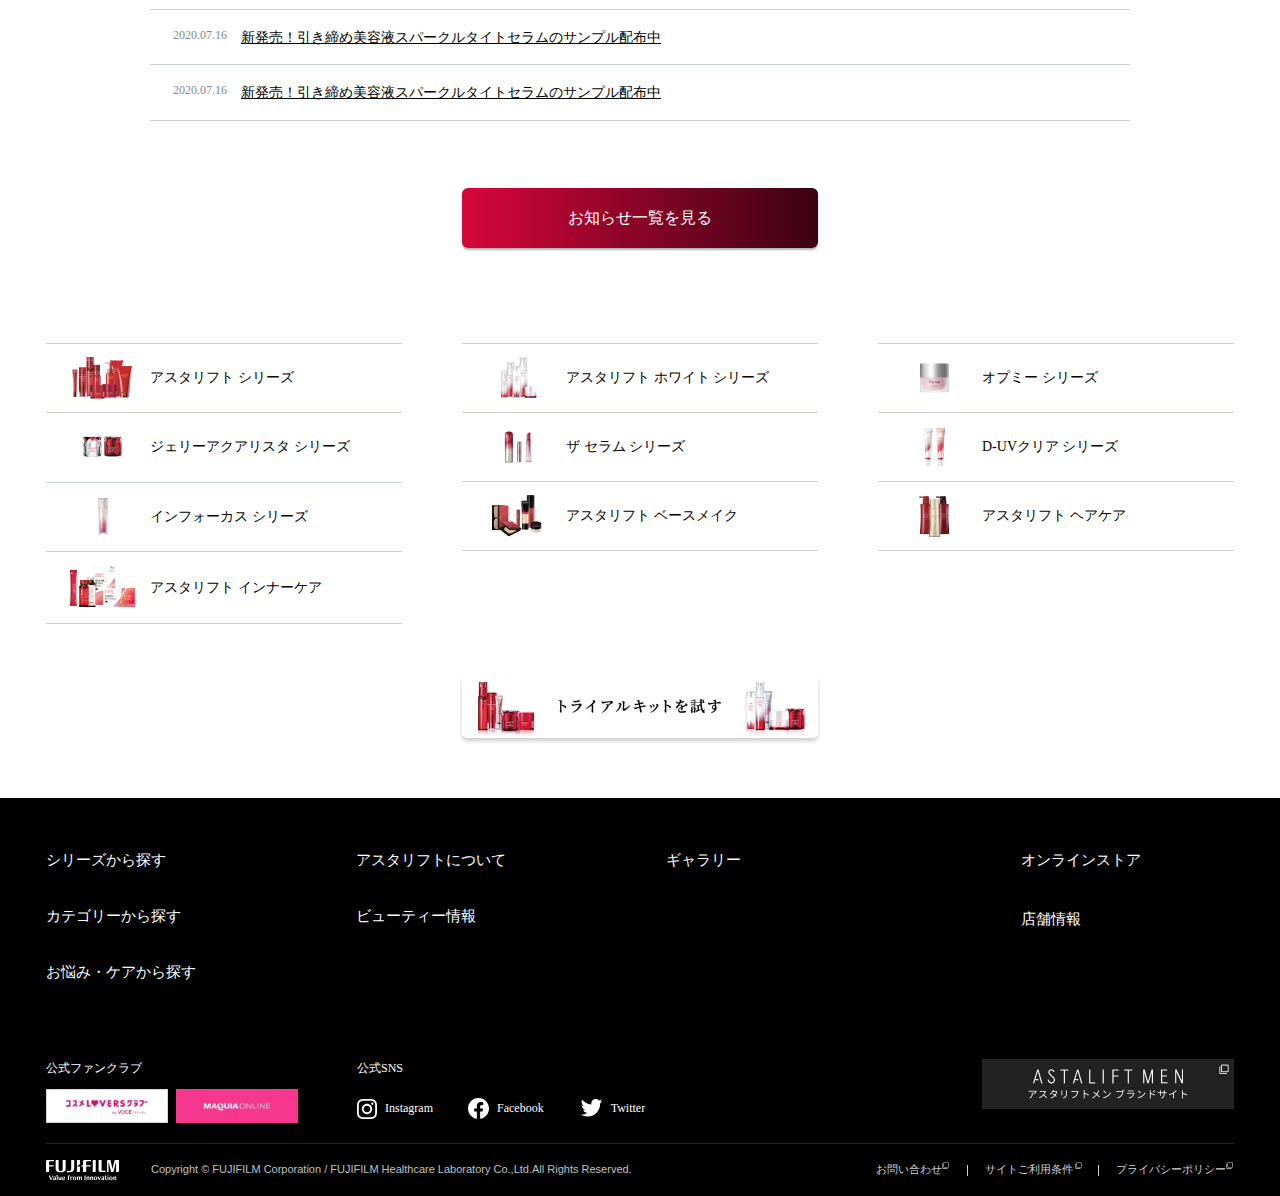
==== commit f0491223: "pcナビゲーション作成途中" ====
--- a/astalift-second/index.html
+++ b/astalift-second/index.html
@@ -122,7 +122,35 @@
             </div>
         </div>
     </div>
-
+    <div class="nav-pc">
+        <ul class="nav-pc__info-list">
+            <li class="nav-pc__info-item">
+                <a class="nav-pc__info-link" href="">シリーズから探す</a>
+            </li>
+            <li class="nav-pc__info-item">
+                <a class="nav-pc__info-link" href="">カテゴリーから探す</a>
+            </li>
+        </ul>
+        <div class="nav-pc__detail">
+            <div class="nav-pc__detail-top">
+                <a class="nav-pc__detail-top-link" href="">アスタリフトについて トップ</a>
+            </div>
+            <ul class="nav-pc__detail-list">
+                <li class="nav-pc__detail-item">
+                    <a class="nav-pc__detail-link" href="">人にも地球にもやさしいパッケージ</a>
+                </li>
+                <li class="nav-pc__detail-item">
+                    <a class="nav-pc__detail-link" href="">人にも地球にもやさしいパッケージ</a>
+                </li>
+                <li class="nav-pc__detail-item">
+                    <a class="nav-pc__detail-link" href="">人にも地球にもやさしいパッケージ</a>
+                </li>
+                <li class="nav-pc__detail-item">
+                    <a class="nav-pc__detail-link" href="">人にも地球にもやさしいパッケージ</a>
+                </li>
+            </ul>
+        </div>
+    </div>
 
 
     <div class="main">
--- a/astalift-second/assets/css/style.css
+++ b/astalift-second/assets/css/style.css
@@ -93,6 +93,7 @@
 
 /* nav-sp */
 .nav-sp{
+    display: block;
     background-color: var(--colortWhite);
     height: 100vh;
 }
@@ -187,6 +188,7 @@
     display: block;
     width: 100%;
 }
+
 
 .header-pc{
     display: none;
@@ -272,6 +274,66 @@
         height: 0.7rem;
         margin-left: 0.9rem;
     }
+
+    .nav-sp{
+        display: none;
+    }
+    /* nav-pc */
+    .nav-pc{
+
+    }
+    .nav-pc__info-list{
+        box-shadow: 2.0rem 4.0rem 4.0rem rgb(0 0 0 / 20%);
+        width: fit-content;
+        background-color: var(--colortWhite);
+    }
+    .nav-pc__info-item{
+        padding: 1.8rem 2.8rem;
+        border-bottom: 1px solid var(--lineGray);
+    }
+    .nav-pc__info-item:last-of-type{
+        border-bottom:  none;
+    }
+    .nav-pc__info-link{
+        display: block;
+        font-size: 1.4rem;
+        line-height: 1.6;
+        font-family: "Noto Serif JP", serif;
+        color: var(--colorBlack);
+    }
+
+    .nav-pc__detail{
+        background-color: var(--colortWhite);
+        width: fit-content;
+    }
+    .nav-pc__detail-top{
+        padding: 1.8rem 2.8rem;
+        border-bottom: 1px solid var(--lineGray);
+    }
+    .nav-pc__detail-top-link{
+        display: block;
+        font-size: 1.4rem;
+        line-height: 1.6;
+        font-family: "Noto Serif JP", serif;
+        color: var(--colorBlack);
+    }
+    .nav-pc__detail-list{
+
+    }
+    .nav-pc__detail-item{
+        padding: 1.7rem 3.8rem;
+        border-bottom: 1px solid var(--lineGray);
+    }
+    .nav-pc__detail-item:last-of-type{
+        border-bottom:  none;
+    }
+    .nav-pc__detail-link{
+        display: block;
+        font-size: 1.2rem;
+        line-height: 1.6;
+        font-family: "Noto Serif JP", serif;
+        color: #3B4043;
+    }
 }
 
 
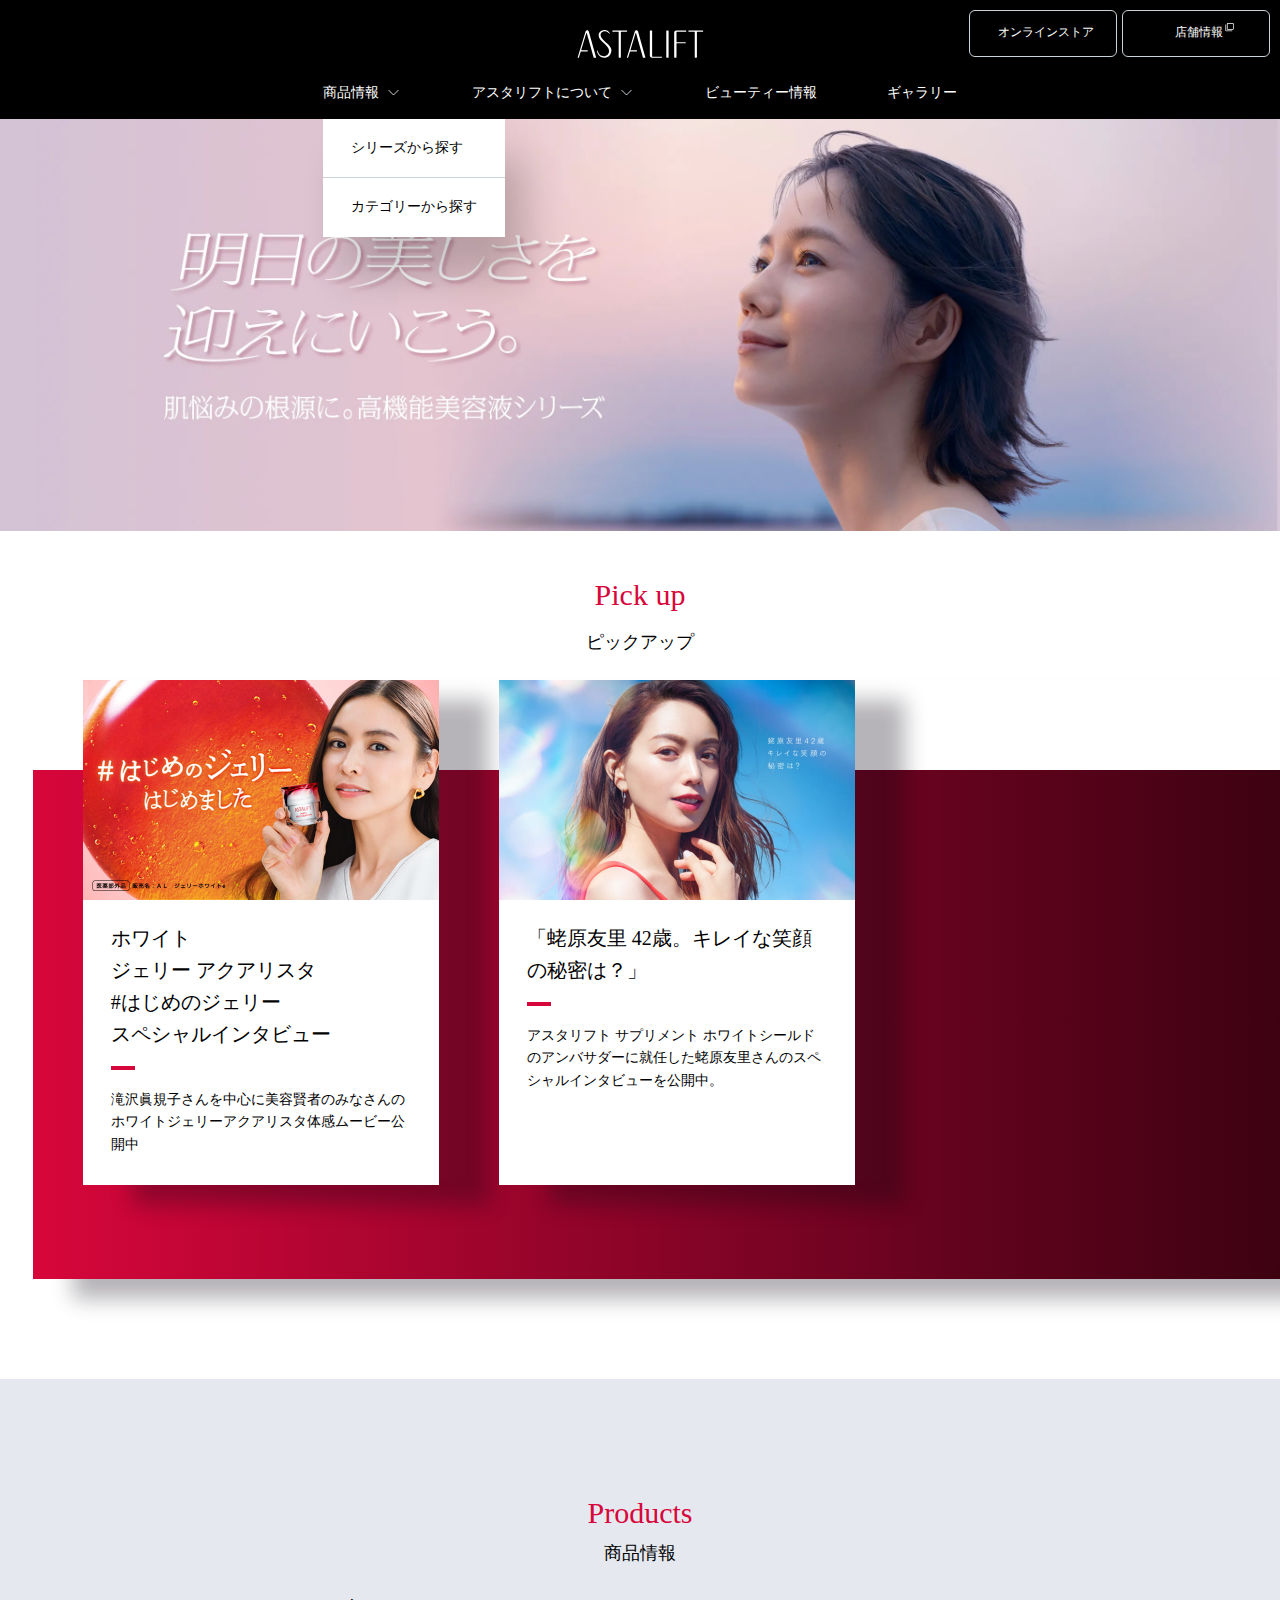
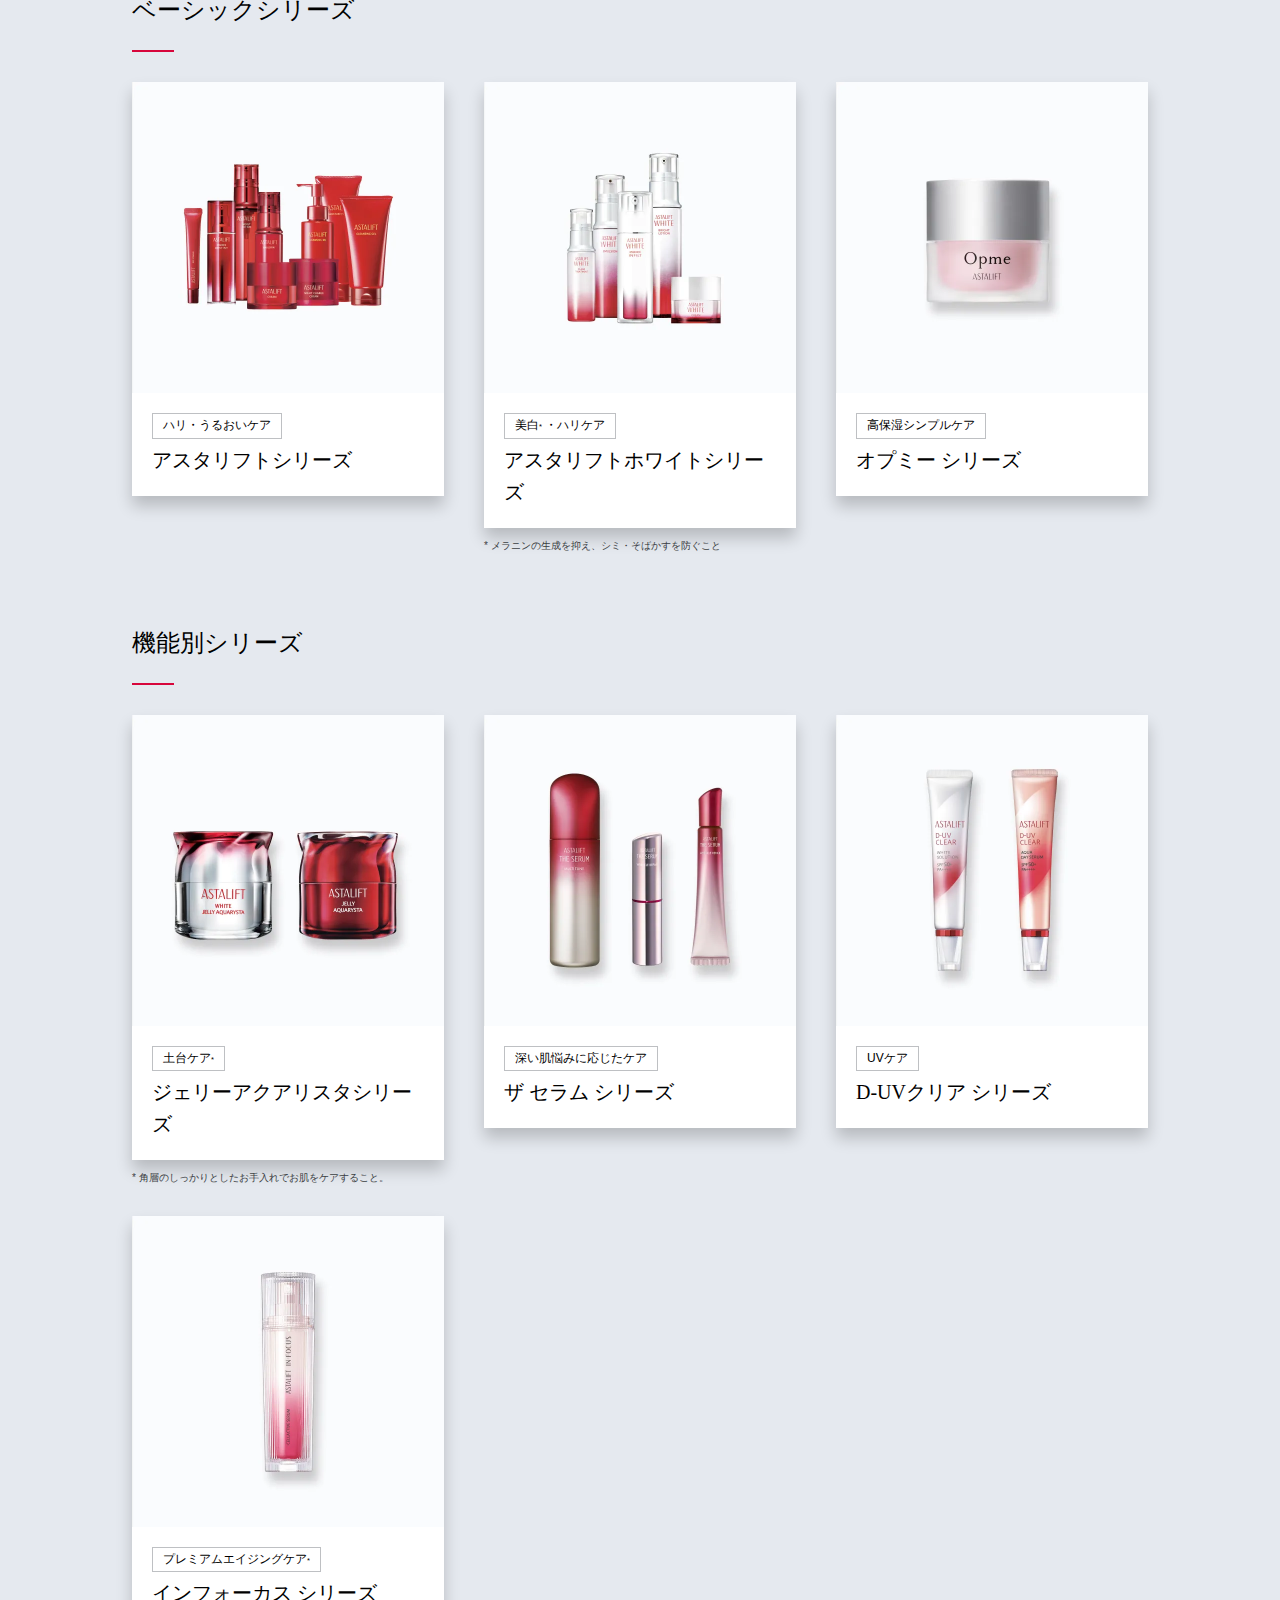
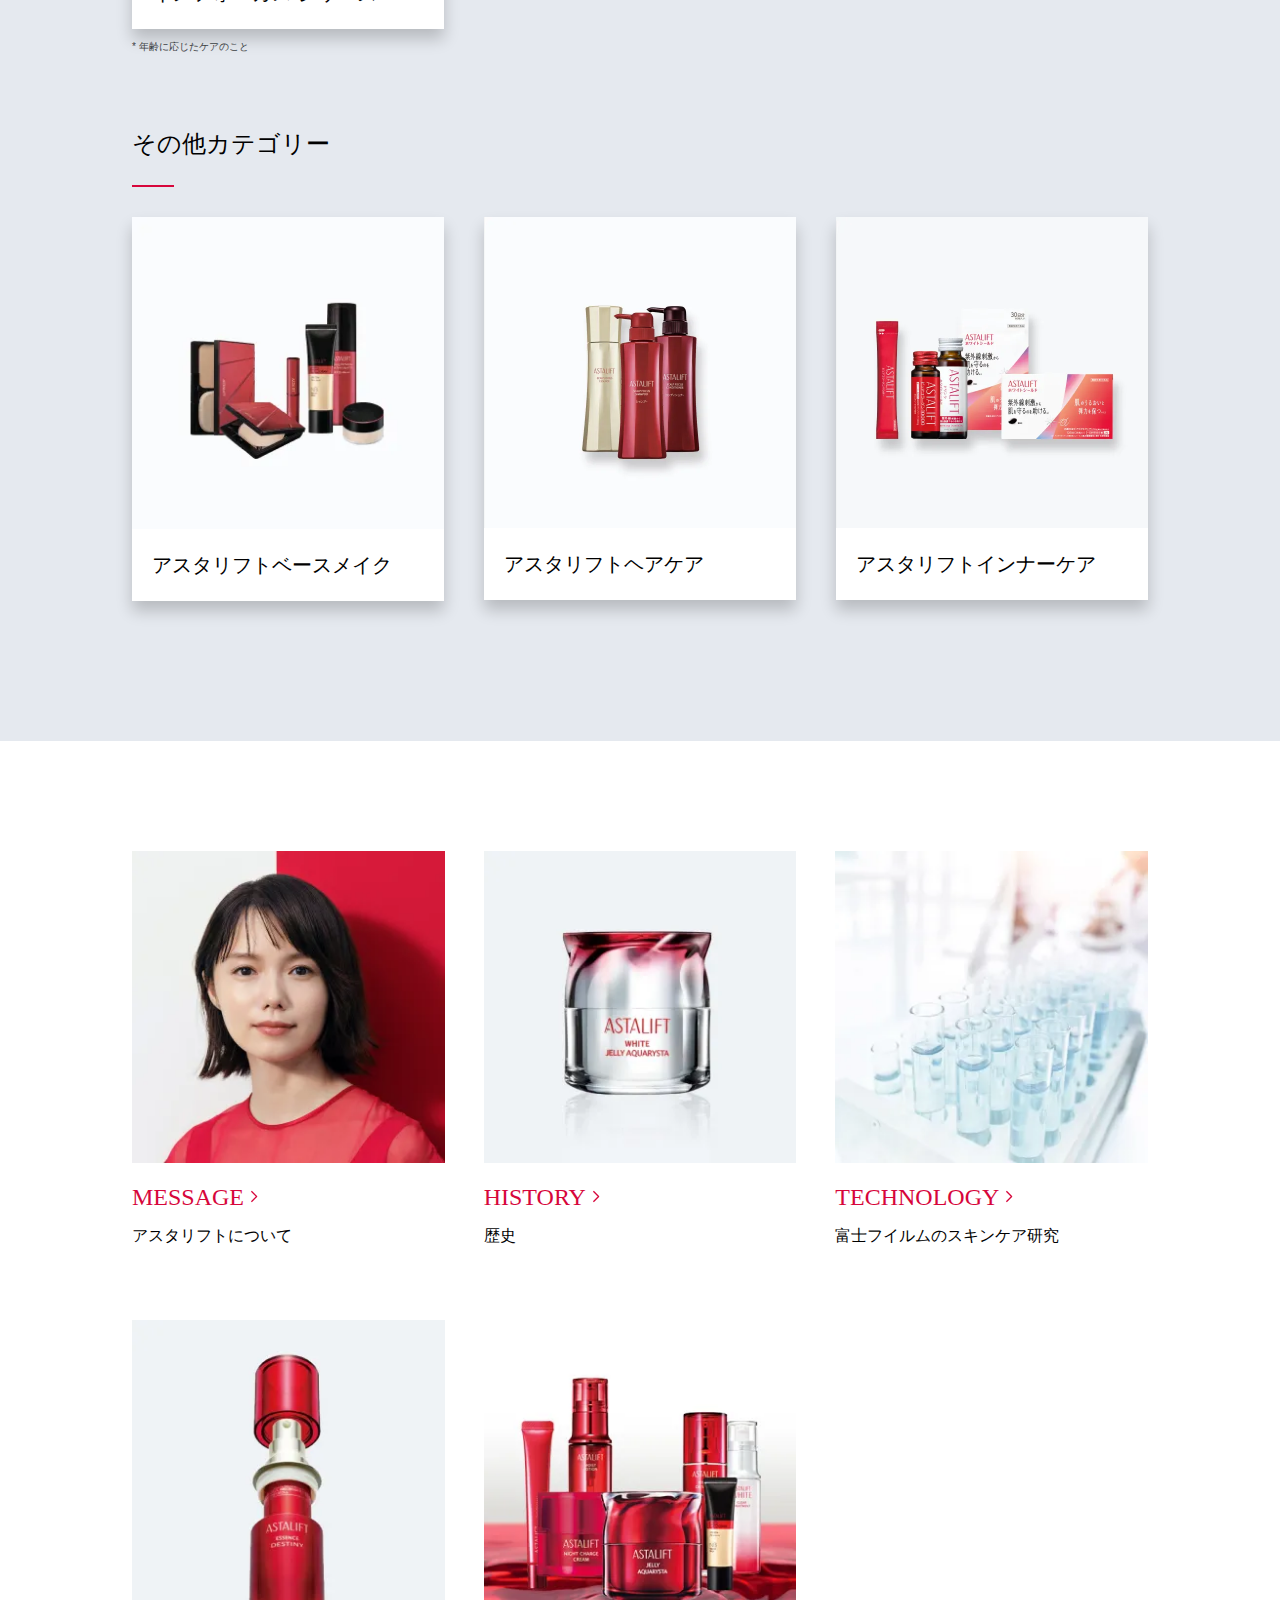
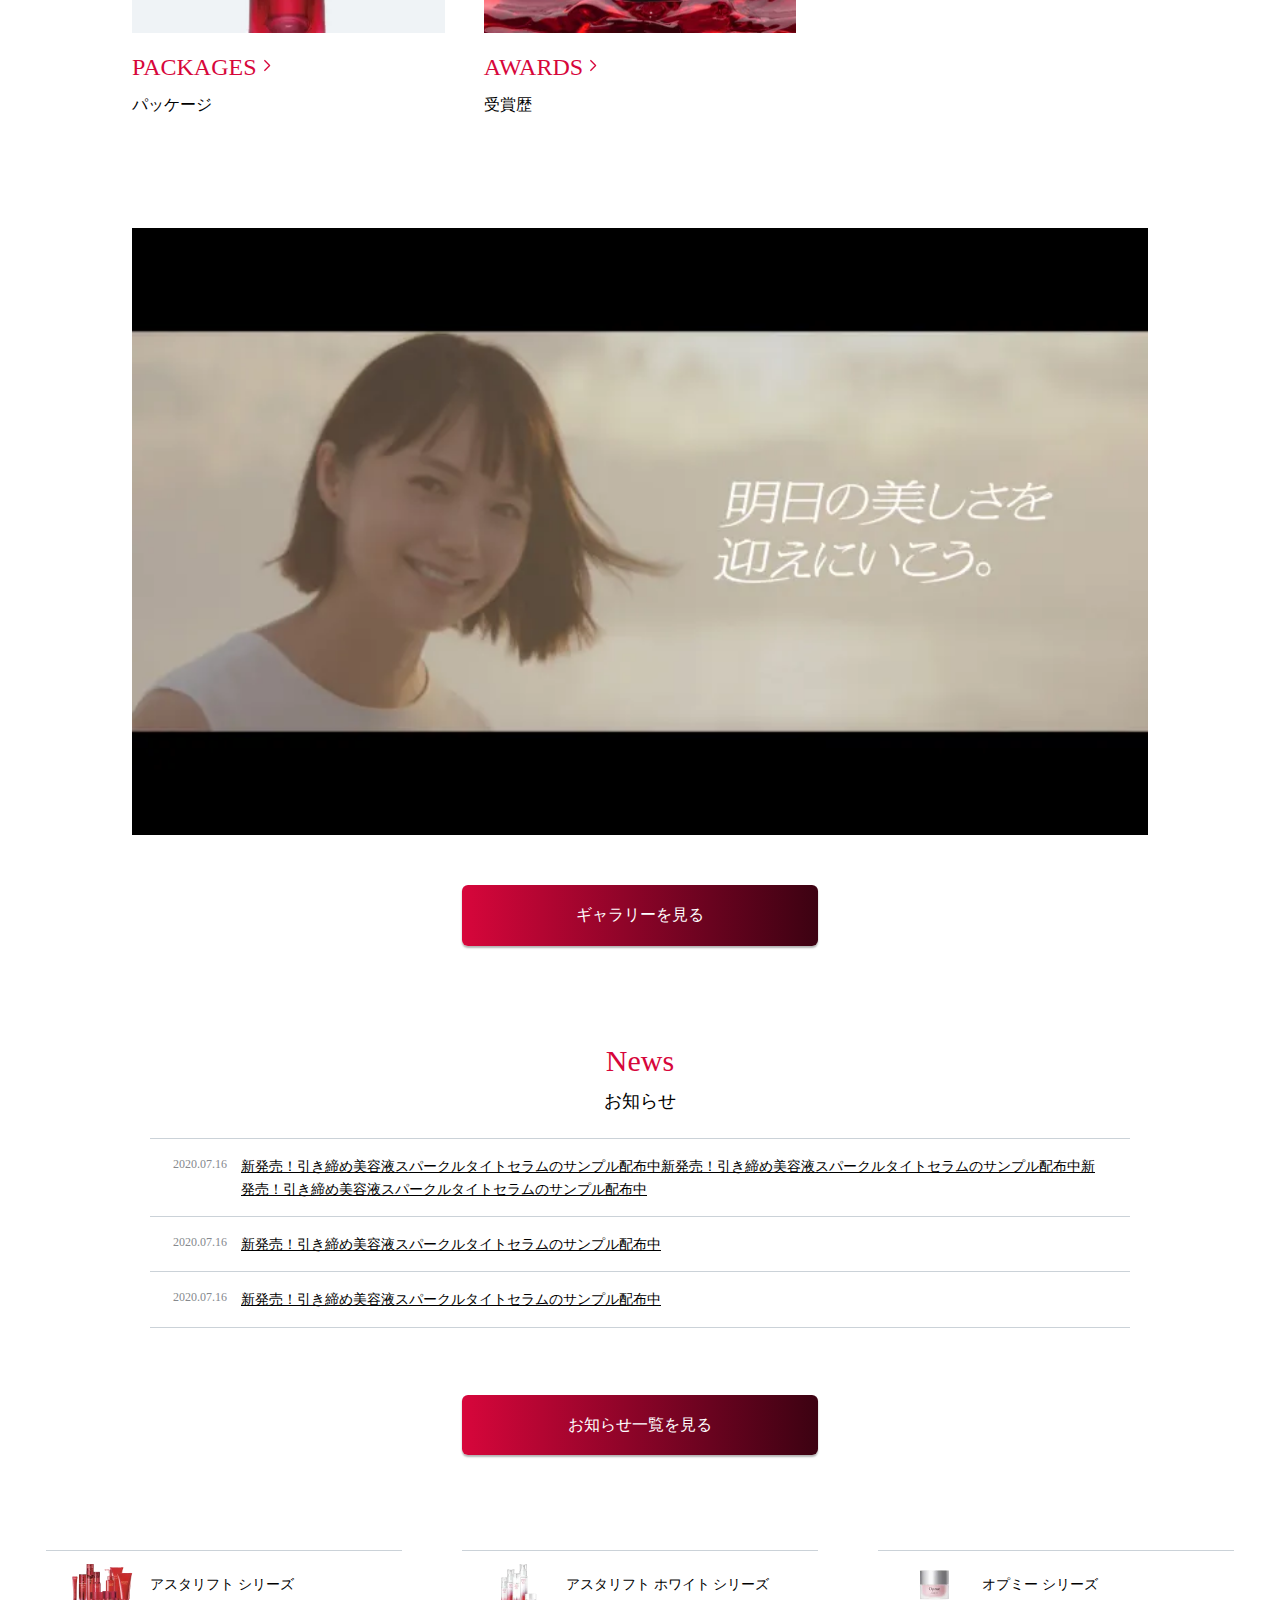
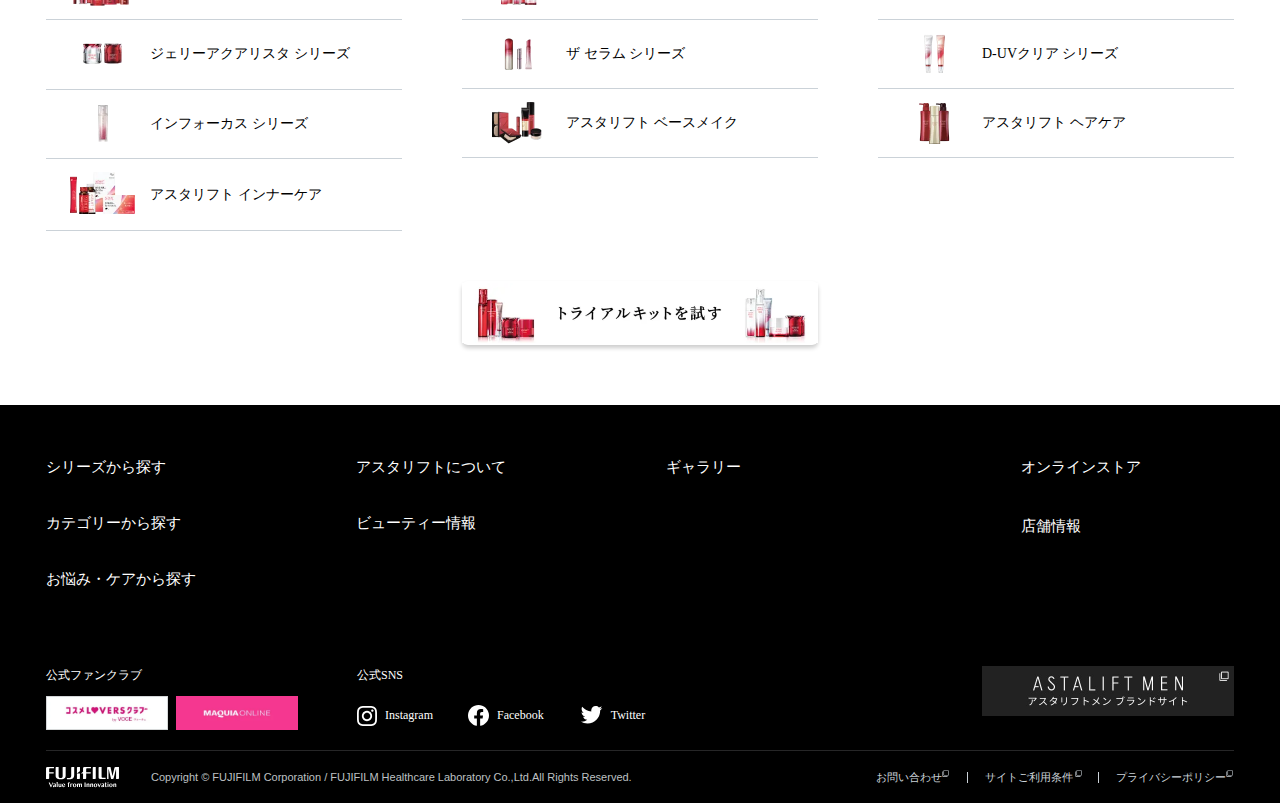
==== commit 3a581c1c: "pcナビゲーション作成途中" ====
--- a/astalift-second/index.html
+++ b/astalift-second/index.html
@@ -69,11 +69,38 @@
                 </li>
             </ul>
             <ul class="header-pc__secondary-list">
-                <li class="header-pc__secondary-item">
+                <li class="header-pc__secondary-item header-pc__secondary-item--info">
                     <a class="header-pc__secondary-link header-pc__white-arrow" href="">商品情報</a>
-                </li>
-                <li class="header-pc__secondary-item">
+                    <ul class="nav-pc__info-list">
+                        <li class="nav-pc__info-item">
+                            <a class="nav-pc__info-link" href="">シリーズから探す</a>
+                        </li>
+                        <li class="nav-pc__info-item">
+                            <a class="nav-pc__info-link" href="">カテゴリーから探す</a>
+                        </li>
+                    </ul>
+                </li>
+                <li class="header-pc__secondary-item header-pc__secondary-item--detail">
                     <a class="header-pc__secondary-link header-pc__white-arrow" href="">アスタリフトについて</a>
+                    <div class="nav-pc__detail">
+                        <div class="nav-pc__detail-top">
+                            <a class="nav-pc__detail-top-link" href="">アスタリフトについて トップ</a>
+                        </div>
+                        <ul class="nav-pc__detail-list">
+                            <li class="nav-pc__detail-item">
+                                <a class="nav-pc__detail-link" href="">人にも地球にもやさしいパッケージ</a>
+                            </li>
+                            <li class="nav-pc__detail-item">
+                                <a class="nav-pc__detail-link" href="">受賞歴</a>
+                            </li>
+                            <li class="nav-pc__detail-item">
+                                <a class="nav-pc__detail-link" href="">アスタリフトのヒストリー</a>
+                            </li>
+                            <li class="nav-pc__detail-item">
+                                <a class="nav-pc__detail-link" href="">オンラインストア一覧</a>
+                            </li>
+                        </ul>
+                    </div>
                 </li>
                 <li class="header-pc__secondary-item">
                     <a class="header-pc__secondary-link" href="">ビューティー情報</a>
@@ -122,7 +149,7 @@
             </div>
         </div>
     </div>
-    <div class="nav-pc">
+    <!-- <div class="nav-pc">
         <ul class="nav-pc__info-list">
             <li class="nav-pc__info-item">
                 <a class="nav-pc__info-link" href="">シリーズから探す</a>
@@ -140,17 +167,17 @@
                     <a class="nav-pc__detail-link" href="">人にも地球にもやさしいパッケージ</a>
                 </li>
                 <li class="nav-pc__detail-item">
-                    <a class="nav-pc__detail-link" href="">人にも地球にもやさしいパッケージ</a>
+                    <a class="nav-pc__detail-link" href="">受賞歴</a>
                 </li>
                 <li class="nav-pc__detail-item">
-                    <a class="nav-pc__detail-link" href="">人にも地球にもやさしいパッケージ</a>
+                    <a class="nav-pc__detail-link" href="">アスタリフトのヒストリー</a>
                 </li>
                 <li class="nav-pc__detail-item">
-                    <a class="nav-pc__detail-link" href="">人にも地球にもやさしいパッケージ</a>
+                    <a class="nav-pc__detail-link" href="">オンラインストア一覧</a>
                 </li>
             </ul>
         </div>
-    </div>
+    </div> -->
 
 
     <div class="main">
--- a/astalift-second/assets/css/style.css
+++ b/astalift-second/assets/css/style.css
@@ -28,7 +28,7 @@
 }
 @media screen and (min-width: 1016px){
     .header{
-        padding: 3.0rem 36.9rem 1.5rem 36.5rem;
+        padding: 3.0rem 3.0rem 1.5rem;
         flex-direction: column;
     }
     .header-logo{
@@ -244,7 +244,7 @@
     }
     .header-pc__secondary-list{
         display: flex;
-        align-items: center;
+        align-items: flex-start;
         justify-content: center;
         flex-shrink: 0;
     }
@@ -278,14 +278,16 @@
     .nav-sp{
         display: none;
     }
+
     /* nav-pc */
     .nav-pc{
-
     }
     .nav-pc__info-list{
         box-shadow: 2.0rem 4.0rem 4.0rem rgb(0 0 0 / 20%);
         width: fit-content;
         background-color: var(--colortWhite);
+        position: absolute;
+        top: 11.9rem;
     }
     .nav-pc__info-item{
         padding: 1.8rem 2.8rem;
@@ -302,9 +304,17 @@
         color: var(--colorBlack);
     }
 
+    .header-pc__secondary-item--detail:hover{
+        position: absolute;
+        top: 11.9rem;
+    }
     .nav-pc__detail{
         background-color: var(--colortWhite);
         width: fit-content;
+        height: 0;
+        overflow: hidden;
+        position: absolute;
+        top: -100rem;
     }
     .nav-pc__detail-top{
         padding: 1.8rem 2.8rem;
@@ -318,10 +328,10 @@
         color: var(--colorBlack);
     }
     .nav-pc__detail-list{
-
     }
     .nav-pc__detail-item{
-        padding: 1.7rem 3.8rem;
+        margin: 0 2.0rem;
+        padding: 1.7rem 1.8rem;
         border-bottom: 1px solid var(--lineGray);
     }
     .nav-pc__detail-item:last-of-type{
